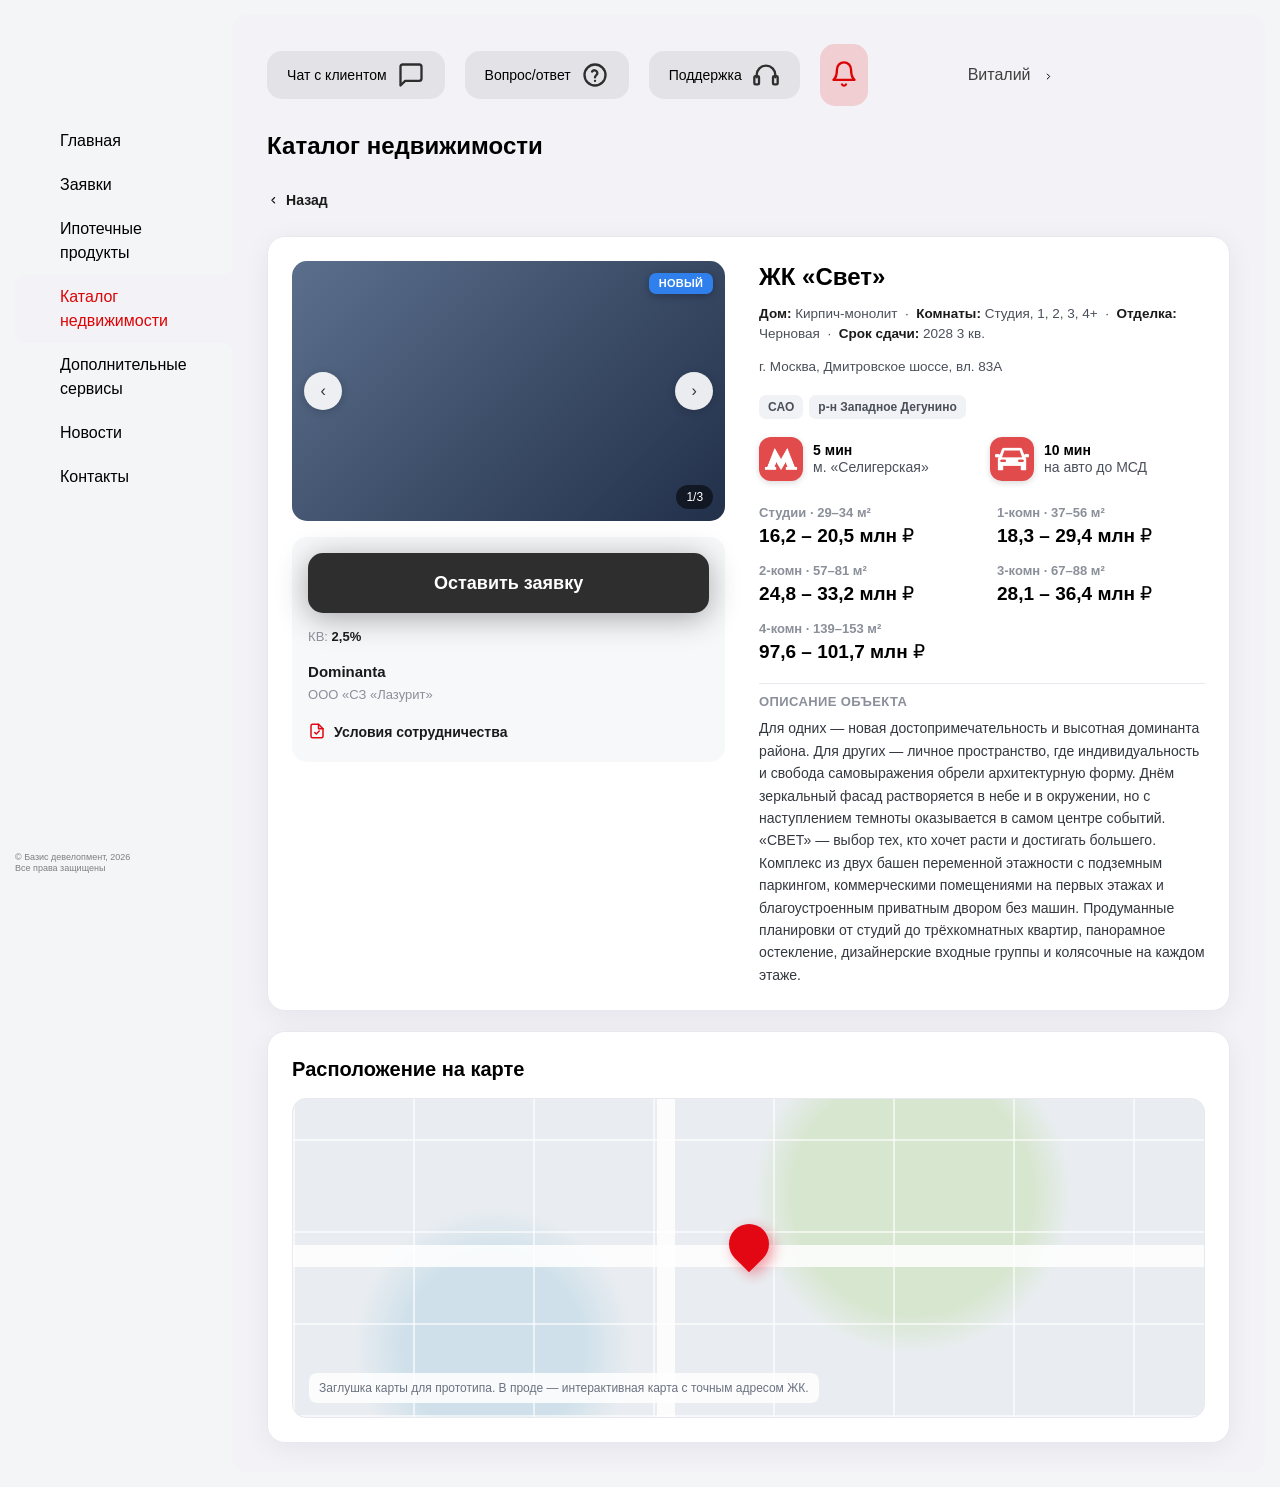
==== object-card.html @ f428f69d "1st" ====
<!DOCTYPE html>
<!-- ПРОТОТИП для программиста. Не боевой код.
     Заглушка страницы отдельного объекта (ЖК). Пока содержит ровно тот же блок карточки,
     что и на странице каталога — просто скопирован без изменений. Экран нужен только чтобы
     показать переход: клик по карточке в каталоге открывает страницу объекта. Как должна
     выглядеть сама страница объекта (не карточка внутри неё) — отдельная задача, не эта. -->
<html lang="ru" class="group/doc group/aside">
<head>
<meta charset="UTF-8">
<meta name="viewport" content="width=device-width, initial-scale=1.0">
<title>Прототип — страница ЖК (заглушка)</title>

<link href="./assets/ui.design-tokens.css" rel="stylesheet">
<link href="./assets/main.css" rel="stylesheet">
<link href="./assets/app.bundle.min.css" rel="stylesheet">
<link href="./assets/popup.css" rel="stylesheet">

<style>
/* ===== Только прототип. В проде — вынести в общий CSS / Tailwind ===== */
:root{ --pt-accent:#e30613; --pt-accent-2:#e14b4b; --pt-ink:#1a1a1a; --pt-muted:#8a8f99; --pt-line:#e7e9ee; --pt-bg:#f4f5f7; }

body{ background:#f4f5f7; font-family:"Montserrat",-apple-system,"Segoe UI",Roboto,Arial,sans-serif; }

/* --- Фолбэк иконок: в сохранённой странице нет файла шрифта assets/fonts/icons.*,
       поэтому для прототипа подменяем нужные глифы инлайновыми SVG-масками --- */
[class*="svg_icon-"]::before{ content:"" !important; }
[class*="svg_icon-"]{ display:inline-block; }
.svg_icon-search::before,.svg_icon-chevron::before,.svg_icon-menu::before,.svg_icon-pin::before,
.svg_icon-sort::before,.svg_icon-erase::before,.svg_icon-conditions::before,.svg_icon-notification::before,
.svg_icon-support::before,.svg_icon-supchat::before,.svg_icon-question-circle::before{
  content:"" !important; display:inline-block; width:1em; height:1em; vertical-align:-.125em;
  background-color:currentColor; -webkit-mask:var(--ic) center/contain no-repeat; mask:var(--ic) center/contain no-repeat; }
.svg_icon-search{ --ic:url('data:image/svg+xml;utf8,<svg xmlns="http://www.w3.org/2000/svg" viewBox="0 0 24 24" fill="none" stroke="black" stroke-width="2" stroke-linecap="round"><circle cx="11" cy="11" r="7"/><path d="M21 21l-4.3-4.3"/></svg>'); }
.svg_icon-chevron{ --ic:url('data:image/svg+xml;utf8,<svg xmlns="http://www.w3.org/2000/svg" viewBox="0 0 24 24" fill="none" stroke="black" stroke-width="2.4" stroke-linecap="round" stroke-linejoin="round"><path d="M6 9l6 6 6-6"/></svg>'); }
.svg_icon-menu{ --ic:url('data:image/svg+xml;utf8,<svg xmlns="http://www.w3.org/2000/svg" viewBox="0 0 24 24" fill="none" stroke="black" stroke-width="2" stroke-linecap="round"><path d="M4 6h16M4 12h16M4 18h16"/></svg>'); }
.svg_icon-pin{ --ic:url('data:image/svg+xml;utf8,<svg xmlns="http://www.w3.org/2000/svg" viewBox="0 0 24 24" fill="black"><path d="M12 2a7 7 0 0 0-7 7c0 5 7 13 7 13s7-8 7-13a7 7 0 0 0-7-7zm0 9.5A2.5 2.5 0 1 1 12 6a2.5 2.5 0 0 1 0 5.5z"/></svg>'); }
.svg_icon-sort{ --ic:url('data:image/svg+xml;utf8,<svg xmlns="http://www.w3.org/2000/svg" viewBox="0 0 24 24" fill="none" stroke="black" stroke-width="2" stroke-linecap="round" stroke-linejoin="round"><path d="M7 4v16M7 4L3 8M7 4l4 4M17 20V4M17 20l-4-4M17 20l4-4"/></svg>'); }
.svg_icon-erase{ --ic:url('data:image/svg+xml;utf8,<svg xmlns="http://www.w3.org/2000/svg" viewBox="0 0 24 24" fill="none" stroke="black" stroke-width="2" stroke-linecap="round" stroke-linejoin="round"><path d="M20 20H7L3 16a2 2 0 0 1 0-3l9-9 8 8-7 7"/><path d="M12 5l7 7"/></svg>'); }
.svg_icon-conditions{ --ic:url('data:image/svg+xml;utf8,<svg xmlns="http://www.w3.org/2000/svg" viewBox="0 0 24 24" fill="none" stroke="black" stroke-width="2" stroke-linecap="round" stroke-linejoin="round"><path d="M14 3H6a2 2 0 0 0-2 2v14a2 2 0 0 0 2 2h12a2 2 0 0 0 2-2V9z"/><path d="M14 3v6h6M9 14l2 2 4-4"/></svg>'); }
.svg_icon-notification{ --ic:url('data:image/svg+xml;utf8,<svg xmlns="http://www.w3.org/2000/svg" viewBox="0 0 24 24" fill="none" stroke="black" stroke-width="2" stroke-linecap="round" stroke-linejoin="round"><path d="M18 8a6 6 0 0 0-12 0c0 7-3 9-3 9h18s-3-2-3-9M13.7 21a2 2 0 0 1-3.4 0"/></svg>'); }
.svg_icon-support{ --ic:url('data:image/svg+xml;utf8,<svg xmlns="http://www.w3.org/2000/svg" viewBox="0 0 24 24" fill="none" stroke="black" stroke-width="2" stroke-linecap="round" stroke-linejoin="round"><path d="M4 14v-2a8 8 0 0 1 16 0v2"/><rect x="2" y="13" width="4" height="7" rx="1"/><rect x="18" y="13" width="4" height="7" rx="1"/></svg>'); }
.svg_icon-supchat{ --ic:url('data:image/svg+xml;utf8,<svg xmlns="http://www.w3.org/2000/svg" viewBox="0 0 24 24" fill="none" stroke="black" stroke-width="2" stroke-linecap="round" stroke-linejoin="round"><path d="M21 15a2 2 0 0 1-2 2H7l-4 4V5a2 2 0 0 1 2-2h14a2 2 0 0 1 2 2z"/></svg>'); }
.svg_icon-question-circle{ --ic:url('data:image/svg+xml;utf8,<svg xmlns="http://www.w3.org/2000/svg" viewBox="0 0 24 24" fill="none" stroke="black" stroke-width="2" stroke-linecap="round" stroke-linejoin="round"><circle cx="12" cy="12" r="9"/><path d="M9.5 9a2.5 2.5 0 0 1 4.5 1.5c0 1.5-2 2-2 3.5M12 17h.01"/></svg>'); }

.pt-back{ display:inline-flex; align-items:center; gap:8px; font-size:14px; font-weight:600;
  color:var(--pt-ink); text-decoration:none; }
.pt-back:hover{ color:var(--pt-accent); }
.pt-back i{ font-size:11px; transform:rotate(90deg); }

/* --- Карточка ЖК (та же вёрстка, что и в каталоге) --- */
.pt-card{ display:flex; gap:34px; background:#fff; border-radius:18px; padding:24px;
  border:1px solid var(--pt-line); box-shadow:0 6px 28px rgba(20,23,28,.06); }
.pt-card__media{ width:433px; flex:0 0 433px; display:flex; flex-direction:column; gap:16px; }
.pt-card__body{ flex:1 1 auto; min-width:0; display:flex; flex-direction:column; gap:12px; }

.pt-slider{ position:relative; height:260px; border-radius:15px; overflow:hidden; background:#dfe3ea; }
.pt-slider__img{ position:absolute; inset:0; background-size:cover; background-position:center; }

.pt-badges{ position:absolute; top:12px; right:12px; z-index:3; display:flex; flex-direction:column;
  align-items:flex-end; gap:6px; pointer-events:none; }
.pt-badge{ font-size:11px; font-weight:700; line-height:1; letter-spacing:.02em; text-transform:uppercase;
  color:#fff; padding:5px 10px; border-radius:7px; box-shadow:0 2px 8px rgba(0,0,0,.28); }
.pt-badge--new{ background:#2f80ed; }
.pt-badge--sale{ background:#f5820a; }

.pt-slider__nav{ position:absolute; top:50%; transform:translateY(-50%); width:38px; height:38px; border-radius:50%;
  border:0; background:rgba(255,255,255,.9); cursor:pointer; font-size:16px; color:#333; box-shadow:0 2px 8px rgba(0,0,0,.18); }
.pt-slider__nav--prev{ left:12px; } .pt-slider__nav--next{ right:12px; }
.pt-slider__count{ position:absolute; right:12px; bottom:12px; background:rgba(0,0,0,.55); color:#fff;
  font-size:12px; border-radius:20px; padding:3px 10px; }
.pt-slider__img{ cursor:zoom-in; }

/* --- Лайтбокс: увеличенный просмотр фото слайдера (только на этой странице, в ТЗ не выносится) --- */
.pt-lightbox{ position:fixed; inset:0; background:rgba(10,12,16,.92); z-index:200; display:none;
  align-items:center; justify-content:center; }
.pt-lightbox.is-open{ display:flex; }
.pt-lightbox__img{ width:min(90vw,1100px); height:min(80vh,720px); background-size:cover;
  background-position:center; border-radius:14px; }
.pt-lightbox__close{ position:absolute; top:20px; right:24px; width:44px; height:44px; border-radius:50%;
  border:0; background:rgba(255,255,255,.14); color:#fff; font-size:22px; line-height:1; cursor:pointer; }
.pt-lightbox__close:hover{ background:rgba(255,255,255,.24); }
.pt-lightbox__nav{ position:absolute; top:50%; transform:translateY(-50%); width:52px; height:52px;
  border-radius:50%; border:0; background:rgba(255,255,255,.14); color:#fff; font-size:24px; cursor:pointer; }
.pt-lightbox__nav:hover{ background:rgba(255,255,255,.24); }
.pt-lightbox__nav--prev{ left:20px; } .pt-lightbox__nav--next{ right:20px; }
.pt-lightbox__count{ position:absolute; bottom:24px; left:50%; transform:translateX(-50%); color:#fff;
  font-size:13px; background:rgba(255,255,255,.14); padding:4px 12px; border-radius:20px; }

.pt-card__actions{ display:flex; flex-direction:column; gap:14px; padding:16px; background:#f7f8fa; border-radius:15px; }
.pt-card__actions .btn{ width:100%; }
/* Группа компаний + юрлицо-застройщик — без подписей, просто два значения друг под другом */
.pt-org{ font-size:15px; color:var(--pt-ink); font-weight:600; }
.pt-org span{ display:block; font-size:13px; color:var(--pt-muted); font-weight:400; margin-top:2px; }

.pt-kv{ font-size:13px; color:var(--pt-muted); }
.pt-kv b{ color:var(--pt-ink); font-weight:700; }
.pt-cond{ display:inline-flex; align-items:center; gap:8px; border:0; background:transparent; cursor:pointer;
  color:var(--pt-ink); font-weight:600; font-size:14px; padding:0; }
.pt-cond i{ color:var(--pt-accent); font-size:18px; }

.pt-card__body h3{ font-size:24px; font-weight:700; margin:0; }
.pt-tags{ font-size:13.5px; color:#4a4f59; }
.pt-tags b{ color:var(--pt-ink); font-weight:600; }
.pt-addr{ font-size:13.5px; color:#4a4f59; }
.pt-locchips{ display:flex; flex-wrap:wrap; gap:6px; margin-top:6px; }
.pt-locchip{ font-size:12px; font-weight:600; color:#4a4f59; background:#f1f2f5; border-radius:7px; padding:3px 9px; }

.pt-adv{ display:grid; grid-template-columns:repeat(auto-fit,minmax(150px,1fr)); gap:16px; margin:6px 0; }
.pt-adv__item{ display:flex; align-items:center; gap:10px; }
.pt-adv__ic{ width:44px; height:44px; flex-shrink:0; background:var(--pt-accent-2); border-radius:12px;
  display:flex; align-items:center; justify-content:center; box-shadow:0 2px 6px rgba(0,0,0,.15); }
.pt-adv__ic img{ width:78%; height:78%; object-fit:contain; }
.pt-adv__txt{ font-size:14px; font-weight:600; line-height:1.2; }
.pt-adv__txt span{ font-weight:400; color:#4a4f59; }

.pt-plans{ display:grid; grid-template-columns:repeat(2,1fr); gap:10px 30px; margin:4px 0; }
.pt-plans__row{ display:flex; flex-direction:column; }
.pt-plans__row .s{ font-size:13px; color:var(--pt-muted); font-weight:600; }
.pt-plans__row .p{ font-size:19px; font-weight:600; }

.pt-desc{ margin-top:auto; padding-top:8px; border-top:1px solid var(--pt-line); }
.pt-desc__h{ font-size:13px; font-weight:700; text-transform:uppercase; letter-spacing:.03em; color:var(--pt-muted);
  margin-bottom:6px; }
.pt-desc__text{ font-size:14px; line-height:1.6; color:#33373f; }
.pt-desc.is-clamped .pt-desc__text{ display:-webkit-box; -webkit-line-clamp:4; -webkit-box-orient:vertical; overflow:hidden; }
.pt-desc__toggle{ margin-top:6px; display:inline-block; color:var(--pt-accent); text-decoration:underline;
  background:0; border:0; padding:0; cursor:pointer; font-size:14px; }

/* --- модалка-заглушка --- */
.pt-modal{ position:fixed; inset:0; background:rgba(15,18,22,.55); display:none; align-items:center;
  justify-content:center; z-index:1000; padding:20px; }
.pt-modal.is-open{ display:flex; }
.pt-modal__box{ background:#fff; border-radius:18px; max-width:440px; width:100%; padding:28px; position:relative; }
.pt-modal__box h3{ font-size:20px; font-weight:700; margin:0 0 10px; }
.pt-modal__box p{ font-size:14px; line-height:1.6; color:#4a4f59; }
.pt-modal__close{ position:absolute; right:14px; top:14px; width:32px; height:32px; border-radius:50%; border:0;
  background:#f0f1f4; cursor:pointer; font-size:16px; }

@media (max-width:1100px){
  .pt-card{ flex-direction:column; }
  .pt-card__media{ width:100%; flex-basis:auto; }
}

/* --- Карта расположения ЖК, внизу карточки объекта (только эта страница, в ТЗ не выносится) --- */
.pt-obj-map{ margin-top:20px; background:#fff; border-radius:18px; padding:24px;
  border:1px solid var(--pt-line); box-shadow:0 6px 28px rgba(20,23,28,.06); }
.pt-obj-map__title{ font-size:20px; font-weight:700; margin:0 0 16px; }
.pt-obj-map .pt-map{ position:relative; height:320px; border-radius:14px; overflow:hidden;
  border:1px solid var(--pt-line); background:#e9edf1;
  background-image:
    repeating-linear-gradient(0deg,   rgba(255,255,255,.6) 0 2px, transparent 2px 92px),
    repeating-linear-gradient(90deg,  rgba(255,255,255,.6) 0 2px, transparent 2px 120px),
    radial-gradient(circle at 68% 30%, #d7e6cf 0 120px, transparent 160px),
    radial-gradient(circle at 22% 78%, #cfe0ea 0 90px, transparent 140px); }
.pt-obj-map .pt-map__road{ position:absolute; background:#fff; opacity:.85; }
.pt-obj-map .pt-map__pin{ position:absolute; left:50%; top:52%; transform:translate(-50%,-100%); z-index:2; }
.pt-obj-map .pt-map__pin .dot{ display:block; width:40px; height:40px; border-radius:50% 50% 50% 0;
  background:var(--pt-accent); transform:rotate(-45deg); box-shadow:0 6px 14px rgba(227,6,19,.4); }
.pt-obj-map .pt-map__hint{ position:absolute; left:16px; bottom:14px; font-size:12px; color:#6b7280;
  background:rgba(255,255,255,.85); border-radius:8px; padding:6px 10px; }
</style>
</head>

<body class="scroll-smooth">
<div class="wrapper">
<main class="flex min-h-screen self-stretch">

  <!-- ==================== ЛЕВЫЙ БЛОК (сайдбар-меню) ==================== -->
  <aside class="h-screen relative w-[345px] flex-[345px] flex-shrink-0 flex-grow duration-100 max-lg:flex-[235px] max-lg:w-[235px] max-md:hidden">
    <div class="flex fixed w-[345px] h-full pt-[25px] pb-[25px] pl-[50px] flex-col gap-5 justify-between max-lg:w-[235px] max-lg:pl-[15px]">
      <a href="#"><span class="block w-full h-[64px] bg-no-repeat bg-contain mb-2.5" style="background-image:url('/upload/img/logo.svg');"></span></a>
      <nav class="mb-auto">
        <ul class="flex flex-col *:font-medium">
          <li class="px-[25px] py-[10px] rounded-l-[10px] flex items-center gap-5 group/item"><i class="svg_icon-home text-2xl text-secondary"></i><span class="text-[16px]">Главная</span></li>
          <li class="px-[25px] py-[10px] rounded-l-[10px] flex items-center gap-5 group/item"><i class="svg_icon-applications text-2xl text-secondary"></i><span class="text-[16px]">Заявки</span></li>
          <li class="px-[25px] py-[10px] rounded-l-[10px] flex items-center gap-5 group/item"><i class="svg_icon-products text-2xl text-secondary"></i><span class="text-[16px]">Ипотечные продукты</span></li>
          <li class="px-[25px] py-[10px] rounded-l-[10px] flex items-center gap-5 group/item active"><i class="svg_icon-estate text-2xl text-warning"></i><span class="text-[16px] text-warning">Каталог недвижимости</span></li>
          <li class="px-[25px] py-[10px] rounded-l-[10px] flex items-center gap-5 group/item"><i class="svg_icon-services text-2xl text-secondary"></i><span class="text-[16px]">Дополнительные сервисы</span></li>
          <li class="px-[25px] py-[10px] rounded-l-[10px] flex items-center gap-5 group/item"><i class="svg_icon-news text-2xl text-secondary"></i><span class="text-[16px]">Новости</span></li>
          <li class="px-[25px] py-[10px] rounded-l-[10px] flex items-center gap-5 group/item"><i class="svg_icon-point text-2xl text-secondary"></i><span class="text-[16px]">Контакты</span></li>
        </ul>
      </nav>
      <div class="flex flex-col gap-1 text-secondary">
        <p class="text-2">© Базис девелопмент, 2026<br>Все права защищены</p>
      </div>
    </div>
  </aside>

  <section class="section relative my-[15px] mr-[15px] flex h-auto w-full flex-auto flex-col gap-[25px] overflow-x-hidden rounded-[15px] bg-base px-[35px] py-[29px] max-md:m-0 max-md:rounded-none max-md:px-[15px]">

    <!-- ==================== ХЭДЕР (как на каталоге) ==================== -->
    <div class="flex w-full justify-between gap-6 max-lg:flex-col-reverse">
      <div class="flex-1 text-4xl font-bold leading-10 max-lg:text-2xl flex items-center">Каталог недвижимости</div>
      <div class="flex items-center gap-5 max-lg:flex-wrap">
        <a href="#" class="header__btn relative flex items-center justify-center gap-2.5 rounded-[15px] bg-grey11 p-5 py-[10px] max-lg:text-sm"><span>Чат с клиентом</span><i class="svg_icon-supchat text-[28px] text-primary"></i></a>
        <a href="#" class="header__btn flex items-center justify-center gap-2.5 rounded-[15px] bg-grey11 p-5 py-2.5 max-lg:text-sm"><span>Вопрос/ответ</span><i class="svg_icon-question-circle text-[28px] text-primary"></i></a>
        <a href="#" class="header__btn flex items-center justify-center gap-2.5 rounded-[15px] bg-grey11 p-5 py-[10px] max-lg:text-sm"><span>Поддержка</span><i class="svg_icon-support text-[28px] text-primary"></i></a>
        <button class="header__btn header__btn-pink rounded-[15px] bg-pink-c p-2.5"><i class="svg_icon-notification text-[28px] text-warning"></i></button>
        <div class="flex gap-3 items-center">
          <div class="size-12 rounded-full bg-contain bg-no-repeat" style="background-image:url('/upload/img/avatar/default.svg');"></div>
          <div class="flex gap-3 items-center header__btn px-5 rounded-[15px] h-12"><span class="text-grey8">Виталий</span><i class="svg_icon-chevron w-3 text-[10px] rotate-[-90deg]"></i></div>
        </div>
      </div>
    </div>

    <!-- кнопка «Назад» -->
    <div>
      <a class="pt-back" href="filter.html"><i class="svg_icon-chevron"></i><span>Назад</span></a>
    </div>

    <!-- ==================== ОБЪЕКТ 1: ЖК «Свет» ==================== -->
    <div id="obj-c1">
      <article class="news-item block__big pt-card">
        <div class="pt-card__media">
          <div class="pt-slider" data-slider
               data-images='["linear-gradient(135deg,#5b6f8c,#22304a)","linear-gradient(135deg,#8c6f5b,#4a3722)","linear-gradient(135deg,#5b8c72,#22402f)"]'>
            <div class="pt-slider__img"></div>
            <div class="pt-badges">
              <span class="pt-badge pt-badge--new">Новый</span>
            </div>
            <button class="pt-slider__nav pt-slider__nav--prev" type="button" aria-label="Назад">&#8249;</button>
            <button class="pt-slider__nav pt-slider__nav--next" type="button" aria-label="Вперёд">&#8250;</button>
            <div class="pt-slider__count"><span class="cur">1</span>/<span class="total">3</span></div>
          </div>
          <div class="pt-card__actions">
            <button class="btn btn__primary" type="button" data-popup="#leave_request-popup">Оставить заявку</button>
            <div class="pt-kv">КВ: <b>2,5%</b></div>
            <div class="pt-org">Dominanta<span>ООО «СЗ «Лазурит»</span></div>
            <button class="pt-cond" type="button" data-popup="#conditions-popup"><i class="svg_icon-conditions"></i><span>Условия сотрудничества</span></button>
          </div>
        </div>
        <div class="pt-card__body">
          <h3>ЖК «Свет»</h3>
          <div class="pt-tags">
            <b>Дом:</b> Кирпич-монолит &nbsp;·&nbsp; <b>Комнаты:</b> Студия, 1, 2, 3, 4+ &nbsp;·&nbsp;
            <b>Отделка:</b> Черновая &nbsp;·&nbsp; <b>Срок сдачи:</b> 2028 3 кв.
          </div>
          <div class="pt-addr">г. Москва, Дмитровское шоссе, вл. 83А</div>
            <div class="pt-locchips"><span class="pt-locchip">САО</span><span class="pt-locchip">р-н Западное Дегунино</span></div>
          <div class="pt-adv">
            <div class="pt-adv__item">
              <div class="pt-adv__ic"><img src="./assets/jnozmipddnkqupnlhk8fgsea35c2x9pk.png" alt="Метро"></div>
              <div class="pt-adv__txt">5 мин<br><span>м. «Селигерская»</span></div>
            </div>
            <div class="pt-adv__item">
              <div class="pt-adv__ic"><img src="./assets/c7gduhh9xk40uu76ufbp2iok5o4b3jwy.png" alt="Авто"></div>
              <div class="pt-adv__txt">10 мин<br><span>на авто до МСД</span></div>
            </div>
          </div>
          <div class="pt-plans">
            <div class="pt-plans__row"><span class="s">Студии · 29–34 м²</span><span class="p">16,2 – 20,5 млн ₽</span></div>
            <div class="pt-plans__row"><span class="s">1-комн · 37–56 м²</span><span class="p">18,3 – 29,4 млн ₽</span></div>
            <div class="pt-plans__row"><span class="s">2-комн · 57–81 м²</span><span class="p">24,8 – 33,2 млн ₽</span></div>
            <div class="pt-plans__row"><span class="s">3-комн · 67–88 м²</span><span class="p">28,1 – 36,4 млн ₽</span></div>
            <div class="pt-plans__row"><span class="s">4-комн · 139–153 м²</span><span class="p">97,6 – 101,7 млн ₽</span></div>
          </div>
          <div class="pt-desc" data-desc>
            <div class="pt-desc__h">Описание объекта</div>
            <div class="pt-desc__text">
              Для одних — новая достопримечательность и высотная доминанта района. Для других — личное
              пространство, где индивидуальность и свобода самовыражения обрели архитектурную форму.
              Днём зеркальный фасад растворяется в небе и в окружении, но с наступлением темноты
              оказывается в самом центре событий. «СВЕТ» — выбор тех, кто хочет расти и достигать
              большего. Комплекс из двух башен переменной этажности с подземным паркингом, коммерческими
              помещениями на первых этажах и благоустроенным приватным двором без машин. Продуманные
              планировки от студий до трёхкомнатных квартир, панорамное остекление, дизайнерские
              входные группы и колясочные на каждом этаже.
            </div>
          </div>
        </div>
      </article>

      <div class="pt-obj-map">
        <h3 class="pt-obj-map__title">Расположение на карте</h3>
        <div class="pt-map">
          <div class="pt-map__road" style="left:0; right:0; top:46%; height:22px;"></div>
          <div class="pt-map__road" style="top:0; bottom:0; left:40%; width:18px;"></div>
          <div class="pt-map__pin"><span class="dot"></span></div>
          <div class="pt-map__hint">Заглушка карты для прототипа. В проде — интерактивная карта с точным адресом ЖК.</div>
        </div>
      </div>
    </div>

    <!-- ==================== ОБЪЕКТ 2: ЖК «HideOUT» ==================== -->
    <div id="obj-c2" style="display:none">
      <article class="news-item block__big pt-card">
        <div class="pt-card__media">
          <div class="pt-slider" data-slider
               data-images='["linear-gradient(135deg,#3d4a5c,#1c2530)","linear-gradient(135deg,#6c7a89,#2f3742)","linear-gradient(135deg,#89796c,#42382f)","linear-gradient(135deg,#4a5c53,#232f2a)"]'>
            <div class="pt-slider__img"></div>
            <div class="pt-badges">
              <span class="pt-badge pt-badge--sale">Акция</span>
            </div>
            <button class="pt-slider__nav pt-slider__nav--prev" type="button" aria-label="Назад">&#8249;</button>
            <button class="pt-slider__nav pt-slider__nav--next" type="button" aria-label="Вперёд">&#8250;</button>
            <div class="pt-slider__count"><span class="cur">1</span>/<span class="total">4</span></div>
          </div>
          <div class="pt-card__actions">
            <button class="btn btn__primary" type="button" data-popup="#leave_request-popup">Оставить заявку</button>
            <div class="pt-kv">КВ: <b>2,5%</b></div>
            <div class="pt-org">Dominanta<span>АО «СЗ «ХайдАут»</span></div>
            <button class="pt-cond" type="button" data-popup="#conditions-popup"><i class="svg_icon-conditions"></i><span>Условия сотрудничества</span></button>
          </div>
        </div>
        <div class="pt-card__body">
          <h3>ЖК «HideOUT»</h3>
          <div class="pt-tags">
            <b>Дом:</b> Кирпич-монолит &nbsp;·&nbsp; <b>Комнаты:</b> 1, 2, 3, 4+ &nbsp;·&nbsp;
            <b>Отделка:</b> Черновая &nbsp;·&nbsp; <b>Срок сдачи:</b> 2028 4 кв.
          </div>
          <div class="pt-addr">г. Москва, 4-й Сетуньский проезд, 10Ас2</div>
            <div class="pt-locchips"><span class="pt-locchip">ЗАО</span><span class="pt-locchip">р-н Раменки</span></div>
          <div class="pt-adv">
            <div class="pt-adv__item">
              <div class="pt-adv__ic"><img src="./assets/jnozmipddnkqupnlhk8fgsea35c2x9pk.png" alt="Метро"></div>
              <div class="pt-adv__txt">20 мин<br><span>м. «Парк Победы»</span></div>
            </div>
            <div class="pt-adv__item">
              <div class="pt-adv__ic"><img src="./assets/c7gduhh9xk40uu76ufbp2iok5o4b3jwy.png" alt="Авто"></div>
              <div class="pt-adv__txt">2 мин<br><span>на авто до ТТК</span></div>
            </div>
            <div class="pt-adv__item">
              <div class="pt-adv__ic"><img src="./assets/c7gduhh9xk40uu76ufbp2iok5o4b3jwy.png" alt="Электричка"></div>
              <div class="pt-adv__txt">15 мин<br><span>МЦД «Поклонная» (D4)</span></div>
            </div>
          </div>
          <div class="pt-plans">
            <div class="pt-plans__row"><span class="s">1-комн · 36–61 м²</span><span class="p">33,8 – 52,0 млн ₽</span></div>
            <div class="pt-plans__row"><span class="s">2-комн · 62–83 м²</span><span class="p">49,5 – 65,0 млн ₽</span></div>
            <div class="pt-plans__row"><span class="s">3-комн · 77–184 м²</span><span class="p">58,8 – 181,8 млн ₽</span></div>
            <div class="pt-plans__row"><span class="s">4-комн · 139–153 м²</span><span class="p">97,6 – 101,7 млн ₽</span></div>
          </div>
          <div class="pt-desc" data-desc>
            <div class="pt-desc__h">Описание объекта</div>
            <div class="pt-desc__text">
              Архитектурный проект, в котором превосходство достигается за счёт выверенных форм и чёткой
              геометрии элементов. Две башни — 34 и 49 этажей — развёрнуты так, чтобы из каждой квартиры
              открывались захватывающие дух виды. Важнейшим звеном, соединяющим башни на высоте 60 метров,
              станет мост с Social Hub — приватным пространством для жителей: лаунж-зоны, коворкинг,
              детская комната и сити-фитнес с панорамным остеклением. На стилобате — приватный двор-парк,
              дизайнерское лобби с ресепшен, лаунж с камином и колясочные. Подземный паркинг с лифтом
              до жилых этажей, кладовые, зарядки для электромобилей.
            </div>
          </div>
        </div>
      </article>

      <div class="pt-obj-map">
        <h3 class="pt-obj-map__title">Расположение на карте</h3>
        <div class="pt-map">
          <div class="pt-map__road" style="left:0; right:0; top:46%; height:22px;"></div>
          <div class="pt-map__road" style="top:0; bottom:0; left:40%; width:18px;"></div>
          <div class="pt-map__pin"><span class="dot"></span></div>
          <div class="pt-map__hint">Заглушка карты для прототипа. В проде — интерактивная карта с точным адресом ЖК.</div>
        </div>
      </div>
    </div>

  </section>
</main>
</div>

<!-- лайтбокс для увеличенного просмотра фото (клик по картинке в слайдере) -->
<div class="pt-lightbox" id="ptLightbox">
  <button class="pt-lightbox__close" id="ptLightboxClose" type="button" aria-label="Закрыть">&times;</button>
  <button class="pt-lightbox__nav pt-lightbox__nav--prev" id="ptLightboxPrev" type="button" aria-label="Назад">&#8249;</button>
  <div class="pt-lightbox__img" id="ptLightboxImg"></div>
  <button class="pt-lightbox__nav pt-lightbox__nav--next" id="ptLightboxNext" type="button" aria-label="Вперёд">&#8250;</button>
  <div class="pt-lightbox__count"><span id="ptLightboxCur">1</span>/<span id="ptLightboxTotal">3</span></div>
</div>

<!-- модалка-заглушка для поповеров «Оставить заявку» / «Условия сотрудничества» -->
<div class="pt-modal" id="ptModal">
  <div class="pt-modal__box">
    <button class="pt-modal__close" id="ptModalClose">&times;</button>
    <h3 id="ptModalTitle">Заголовок</h3>
    <p id="ptModalText"></p>
  </div>
</div>

<script>
(function(){
  "use strict";

  /* ---------- какой объект показать (?id=c1|c2) ---------- */
  var id = new URLSearchParams(location.search).get("id") || "c1";
  var NAMES = { c1:"ЖК «Свет»", c2:"ЖК «HideOUT»" };
  document.getElementById("obj-c1").style.display = id === "c2" ? "none" : "";
  document.getElementById("obj-c2").style.display = id === "c2" ? "" : "none";
  document.title = (NAMES[id] || NAMES.c1) + " — прототип страницы объекта";

  /* ---------- слайдер картинок ---------- */
  document.querySelectorAll("[data-slider]").forEach(function(sl){
    var imgs = JSON.parse(sl.dataset.images);
    var img  = sl.querySelector(".pt-slider__img");
    var cur  = sl.querySelector(".cur");
    var i = 0;
    function show(){ img.style.backgroundImage = imgs[i]; cur.textContent = i+1; if (sl._onChange) sl._onChange(); }
    sl.querySelector(".pt-slider__nav--prev").addEventListener("click", function(){ i=(i-1+imgs.length)%imgs.length; show(); });
    sl.querySelector(".pt-slider__nav--next").addEventListener("click", function(){ i=(i+1)%imgs.length; show(); });
    sl._imgs = imgs;
    sl._getIndex = function(){ return i; };
    sl._setIndex = function(n){ i = ((n % imgs.length) + imgs.length) % imgs.length; show(); };
    img.addEventListener("click", function(){ openLightbox(sl); });
    show();
  });

  /* ---------- лайтбокс: увеличенный просмотр фото (клик по картинке слайдера) ---------- */
  var lightbox   = document.getElementById("ptLightbox");
  var lbImg      = document.getElementById("ptLightboxImg");
  var lbCur      = document.getElementById("ptLightboxCur");
  var lbTotal    = document.getElementById("ptLightboxTotal");
  var lbActiveSl = null;
  function renderLightbox(){
    if (!lbActiveSl) return;
    var idx = lbActiveSl._getIndex();
    lbImg.style.backgroundImage = lbActiveSl._imgs[idx];
    lbCur.textContent = idx + 1;
    lbTotal.textContent = lbActiveSl._imgs.length;
  }
  function openLightbox(sl){
    lbActiveSl = sl;
    sl._onChange = renderLightbox;
    renderLightbox();
    lightbox.classList.add("is-open");
  }
  function closeLightbox(){
    lightbox.classList.remove("is-open");
    if (lbActiveSl) lbActiveSl._onChange = null;
    lbActiveSl = null;
  }
  document.getElementById("ptLightboxClose").addEventListener("click", closeLightbox);
  document.getElementById("ptLightboxPrev").addEventListener("click", function(){ if (lbActiveSl) lbActiveSl._setIndex(lbActiveSl._getIndex() - 1); });
  document.getElementById("ptLightboxNext").addEventListener("click", function(){ if (lbActiveSl) lbActiveSl._setIndex(lbActiveSl._getIndex() + 1); });
  lightbox.addEventListener("click", function(e){ if (e.target === lightbox) closeLightbox(); });
  document.addEventListener("keydown", function(e){
    if (!lightbox.classList.contains("is-open")) return;
    if (e.key === "Escape") closeLightbox();
    else if (e.key === "ArrowLeft" && lbActiveSl) lbActiveSl._setIndex(lbActiveSl._getIndex() - 1);
    else if (e.key === "ArrowRight" && lbActiveSl) lbActiveSl._setIndex(lbActiveSl._getIndex() + 1);
  });

  /* ---------- поповеры-заглушки ---------- */
  var modal = document.getElementById("ptModal");
  var mTitle = document.getElementById("ptModalTitle");
  var mText  = document.getElementById("ptModalText");
  document.querySelectorAll("[data-popup]").forEach(function(b){
    b.addEventListener("click", function(){
      if(b.dataset.popup === "#leave_request-popup"){
        mTitle.textContent = "Оставить заявку";
        mText.textContent  = "Прототип. Здесь открывается форма заявки по выбранному ЖК (та же, что и сейчас).";
      } else {
        mTitle.textContent = "Условия сотрудничества";
        mText.textContent  = "Прототип. Здесь открывается документ с условиями сотрудничества по застройщику.";
      }
      modal.classList.add("is-open");
    });
  });
  document.getElementById("ptModalClose").addEventListener("click", function(){ modal.classList.remove("is-open"); });
  modal.addEventListener("click", function(e){ if(e.target===modal) modal.classList.remove("is-open"); });
})();
</script>
</body>
</html>
---- assets/ui.design-tokens.css ----
/**
 * Do not edit directly
 * Generated on Tue, 26 Mar 2024 08:05:46 GMT
 */

:root {
  --ui-text-letter-spacing-auto: auto;
  --ui-text-letter-spacing-neg-3: -0.01em;
  --ui-text-letter-spacing-neg-2: -0.02em;
  --ui-text-letter-spacing-neg-1: -0.03em;
  --ui-text-letter-spacing-3: 0.15em;
  --ui-text-letter-spacing-2: 0.1em;
  --ui-text-letter-spacing-1: 0.025em;
  --ui-text-decoration-style-dashed: dashed;
  --ui-text-decoration-style-wavy: wavy;
  --ui-text-decoration-style-dotted: dotted;
  --ui-text-decoration-style-double: double;
  --ui-text-decoration-style-solid: solid;
  --ui-text-decoration-line-overline: overline;
  --ui-text-decoration-line-line-through: line-through;
  --ui-text-decoration-line-underline: underline;
  --ui-text-transform-lowercase: lowercase;
  --ui-text-transform-uppercase: uppercase;
  --ui-text-transform-capitalize: capitalize;
  --ui-text-transform-none: none;
  --ui-space-inset-8xl: 72px;
  --ui-space-inset-7xl: 64px;
  --ui-space-inset-6xl: 48px;
  --ui-space-inset-5xl: 40px;
  --ui-space-inset-4xl: 36px;
  --ui-space-inset-3xl: 32px;
  --ui-space-inset-2xl: 28px;
  --ui-space-inset-xl2: 26px;
  --ui-space-inset-xl: 24px;
  --ui-space-inset-lg2: 22px;
  --ui-space-inset-lg: 20px;
  --ui-space-inset-md2: 18px;
  --ui-space-inset-md: 16px;
  --ui-space-inset-sm2: 14px;
  --ui-space-inset-sm: 12px;
  --ui-space-inset-xs2: 10px;
  --ui-space-inset-xs: 8px;
  --ui-space-inset-2xs2: 6px;
  --ui-space-inset-2xs: 4px;
  --ui-space-inset-3xs: 2px;
  --ui-space-inset-none: 0;
  --ui-space-inline-8xl-neg: -72px;
  --ui-space-inline-7xl-neg: -64px;
  --ui-space-inline-6xl-neg: -48px;
  --ui-space-inline-5xl-neg: -40px;
  --ui-space-inline-4xl-neg: -36px;
  --ui-space-inline-3xl-neg: -32px;
  --ui-space-inline-2xl-neg: -28px;
  --ui-space-inline-xl2-neg: -26px;
  --ui-space-inline-xl-neg: -24px;
  --ui-space-inline-lg2-neg: -22px;
  --ui-space-inline-lg-neg: -20px;
  --ui-space-inline-md2-neg: -18px;
  --ui-space-inline-md-neg: -16px;
  --ui-space-inline-sm2-neg: -14px;
  --ui-space-inline-sm-neg: -12px;
  --ui-space-inline-xs2-neg: -10px;
  --ui-space-inline-xs-neg: -8px;
  --ui-space-inline-2xs2-neg: -6px;
  --ui-space-inline-2xs-neg: -4px;
  --ui-space-inline-3xs-neg: -2px;
  --ui-space-inline-8xl: 72px;
  --ui-space-inline-7xl: 64px;
  --ui-space-inline-6xl: 48px;
  --ui-space-inline-5xl: 40px;
  --ui-space-inline-4xl: 36px;
  --ui-space-inline-3xl: 32px;
  --ui-space-inline-2xl: 28px;
  --ui-space-inline-xl2: 26px;
  --ui-space-inline-xl: 24px;
  --ui-space-inline-lg2: 22px;
  --ui-space-inline-lg: 20px;
  --ui-space-inline-md2: 18px;
  --ui-space-inline-md: 16px;
  --ui-space-inline-sm2: 14px;
  --ui-space-inline-sm: 12px;
  --ui-space-inline-xs2: 10px;
  --ui-space-inline-xs: 8px;
  --ui-space-inline-2xs2: 6px;
  --ui-space-inline-2xs: 4px;
  --ui-space-inline-3xs: 2px;
  --ui-space-inline-none: 0;
  --ui-space-stack-8xl-neg: -72px;
  --ui-space-stack-7xl-neg: -64px;
  --ui-space-stack-6xl-neg: -48px;
  --ui-space-stack-5xl-neg: -40px;
  --ui-space-stack-4xl-neg: -36px;
  --ui-space-stack-3xl-neg: -32px;
  --ui-space-stack-2xl-neg: -28px;
  --ui-space-stack-xl2-neg: -26px;
  --ui-space-stack-xl-neg: -24px;
  --ui-space-stack-lg2-neg: -22px;
  --ui-space-stack-lg-neg: -20px;
  --ui-space-stack-md2-neg: -18px;
  --ui-space-stack-md-neg: -16px;
  --ui-space-stack-sm2-neg: -14px;
  --ui-space-stack-sm-neg: -12px;
  --ui-space-stack-xs2-neg: -10px;
  --ui-space-stack-xs-neg: -8px;
  --ui-space-stack-2xs2-neg: -6px;
  --ui-space-stack-2xs-neg: -4px;
  --ui-space-stack-3xs-neg: -2px;
  --ui-space-stack-8xl: 72px;
  --ui-space-stack-7xl: 64px;
  --ui-space-stack-6xl: 48px;
  --ui-space-stack-5xl: 40px;
  --ui-space-stack-4xl: 36px;
  --ui-space-stack-3xl: 32px;
  --ui-space-stack-2xl: 28px;
  --ui-space-stack-xl2: 26px;
  --ui-space-stack-xl: 24px;
  --ui-space-stack-lg2: 22px;
  --ui-space-stack-lg: 20px;
  --ui-space-stack-md2: 18px;
  --ui-space-stack-md: 16px;
  --ui-space-stack-sm2: 14px;
  --ui-space-stack-sm: 12px;
  --ui-space-stack-xs2: 10px;
  --ui-space-stack-xs: 8px;
  --ui-space-stack-2xs2: 6px;
  --ui-space-stack-2xs: 4px;
  --ui-space-stack-3xs: 2px;
  --ui-space-stack-none: 0;
  --ui-size-8xl: 72px;
  --ui-size-7xl: 64px;
  --ui-size-6xl: 48px;
  --ui-size-5xl: 40px;
  --ui-size-4xl: 36px;
  --ui-size-3xl: 32px;
  --ui-size-2xl: 28px;
  --ui-size-xl2: 26px;
  --ui-size-xl: 24px;
  --ui-size-lg2: 22px;
  --ui-size-lg: 20px;
  --ui-size-md2: 18px;
  --ui-size-md: 16px;
  --ui-size-sm2: 14px;
  --ui-size-sm: 12px;
  --ui-size-xs2: 10px;
  --ui-size-xs: 8px;
  --ui-size-2xs2: 6px;
  --ui-size-2xs: 4px;
  --ui-size-3xs: 2px;
  --ui-size-none: 0;
  --ui-shadow-left-4xl: -16px 0px 24px 0px rgba(0, 0, 0, 0.11);
  --ui-shadow-left-3xl: -12px 0px 17px 0px rgba(0, 0, 0, 0.1);
  --ui-shadow-left-2xl: -8px 0px 10px 0px rgba(0, 0, 0, 0.1);
  --ui-shadow-left-xl: -6px 0px 10px 0px rgba(0, 0, 0, 0.1);
  --ui-shadow-left-l: -4px 0px 5px 0px rgba(0, 0, 0, 0.08);
  --ui-shadow-left-m: -3px 0px 4px 0px rgba(0, 0, 0, 0.08);
  --ui-shadow-left-s: -2px 0px 4px 0px rgba(0, 0, 0, 0.08);
  --ui-shadow-left-xs: -2px 0px 2px 0px rgba(0, 0, 0, 0.07);
  --ui-shadow-left-2xs: -1px 0px 2px 0px rgba(0, 0, 0, 0.06);
  --ui-shadow-bottom-4xl: 0px 16px 24px 0px rgba(0, 0, 0, 0.11);
  --ui-shadow-bottom-3xl: 0px 12px 17px 0px rgba(0, 0, 0, 0.1);
  --ui-shadow-bottom-2xl: 0px 8px 10px 0px rgba(0, 0, 0, 0.1);
  --ui-shadow-bottom-xl: 0px 6px 10px 0px rgba(0, 0, 0, 0.1);
  --ui-shadow-bottom-l: 0px 4px 5px 0px rgba(0, 0, 0, 0.08);
  --ui-shadow-bottom-m: 0px 3px 4px 0px rgba(0, 0, 0, 0.08);
  --ui-shadow-bottom-s: 0px 2px 4px 0px rgba(0, 0, 0, 0.08);
  --ui-shadow-bottom-xs: 0px 2px 2px 0px rgba(0, 0, 0, 0.07);
  --ui-shadow-bottom-2xs: 0px 1px 2px 0px rgba(0, 0, 0, 0.06);
  --ui-shadow-right-4xl: 16px 0px 24px 0px rgba(0, 0, 0, 0.11);
  --ui-shadow-right-3xl: 12px 0px 17px 0px rgba(0, 0, 0, 0.1);
  --ui-shadow-right-2xl: 8px 0px 10px 0px rgba(0, 0, 0, 0.1);
  --ui-shadow-right-xl: 6px 0px 10px 0px rgba(0, 0, 0, 0.1);
  --ui-shadow-right-l: 4px 0px 5px 0px rgba(0, 0, 0, 0.08);
  --ui-shadow-right-m: 3px 0px 4px 0px rgba(0, 0, 0, 0.08);
  --ui-shadow-right-s: 2px 0px 4px 0px rgba(0, 0, 0, 0.08);
  --ui-shadow-right-xs: 2px 0px 2px 0px rgba(0, 0, 0, 0.07);
  --ui-shadow-right-2xs: 1px 0px 2px 0px rgba(0, 0, 0, 0.06);
  --ui-shadow-top-4xl: 0px -16px 24px 0px rgba(0, 0, 0, 0.11);
  --ui-shadow-top-3xl: 0px -12px 17px 0px rgba(0, 0, 0, 0.1);
  --ui-shadow-top-2xl: 0px -8px 10px 0px rgba(0, 0, 0, 0.1);
  --ui-shadow-top-xl: 0px -6px 10px 0px rgba(0, 0, 0, 0.1);
  --ui-shadow-top-l: 0px -4px 5px 0px rgba(0, 0, 0, 0.08);
  --ui-shadow-top-m: 0px -3px 4px 0px rgba(0, 0, 0, 0.08);
  --ui-shadow-top-s: 0px -2px 4px 0px rgba(0, 0, 0, 0.08);
  --ui-shadow-top-xs: 0px -2px 2px 0px rgba(0, 0, 0, 0.07);
  --ui-shadow-top-2xs: 0px -1px 2px 0px rgba(0, 0, 0, 0.06);
  --ui-opacity-none: 0;
  --ui-opacity-full: 1;
  --ui-opacity-90: 0.9;
  --ui-opacity-80: 0.8;
  --ui-opacity-70: 0.7;
  --ui-opacity-60: 0.6;
  --ui-opacity-50: 0.5;
  --ui-opacity-40: 0.4;
  --ui-opacity-30: 0.3;
  --ui-opacity-20: 0.2;
  --ui-opacity-10: 0.1;
  --ui-opacity-5: 0.05;
  --ui-font-line-height-3xl: 2;
  --ui-font-line-height-2xl: 1.75;
  --ui-font-line-height-xl: 1.62;
  --ui-font-line-height-lg: 1.5;
  --ui-font-line-height-md: 1.4;
  --ui-font-line-height-sm: 1.35;
  --ui-font-line-height-2xs: 1.3;
  --ui-font-line-height-3xs: 1.2;
  --ui-font-line-height-reset: 1;
  --ui-font-size-5xl: 28px;
  --ui-font-size-4xl: 24px;
  --ui-font-size-3xl: 22px;
  --ui-font-size-2xl: 18px;
  --ui-font-size-xl: 16px;
  --ui-font-size-lg: 15px;
  --ui-font-size-md: 14px;
  --ui-font-size-sm: 13px;
  --ui-font-size-xs: 12px;
  --ui-font-size-3xs: 11px;
  --ui-font-size-4xs: 10px;
  --ui-font-size-5xs: 9px;
  --ui-font-size-6xs: 8px;
  --ui-font-size-7xs: 7px;
  --ui-font-weight-extra-black: 950;
  --ui-font-weight-black: 900;
  --ui-font-weight-extra-bold: 800;
  --ui-font-weight-bold: 700;
  --ui-font-weight-semi-bold: 600;
  --ui-font-weight-medium: 500;
  --ui-font-weight-normal: 400;
  --ui-font-weight-regular: 400;
  --ui-font-weight-light: 300;
  --ui-font-weight-extra-light: 200;
  --ui-font-weight-thin: 100;
  --ui-font-family-helvetica: "Helvetica Neue", Helvetica, Arial, sans-serif;
  --ui-font-family-system-mono: ui-monospace, SFMono-Regular, "SF Mono", Consolas, "Liberation Mono", Menlo, monospace;
  --ui-font-family-system: system-ui, -apple-system, BlinkMacSystemFont, "Segoe UI", Roboto, Ubuntu, "Helvetica Neue", Arial, sans-serif, 'Apple Color Emoji', 'Segoe UI Emoji', 'Segoe UI Symbol';
  --ui-color-palette-beige-base: #fdfae1;
  --ui-color-palette-beige-base-rgb: 253, 250, 225;
  --ui-color-palette-gray-02: #f8fafb;
  --ui-color-palette-gray-02-rgb: 248, 250, 251;
  --ui-color-palette-gray-03: #f5f7f8;
  --ui-color-palette-gray-03-rgb: 245, 247, 248;
  --ui-color-palette-gray-04: #f1f4f6;
  --ui-color-palette-gray-04-rgb: 241, 244, 246;
  --ui-color-palette-gray-05: #eef2f4;
  --ui-color-palette-gray-05-rgb: 238, 242, 244;
  --ui-color-palette-gray-90: #525c69;
  --ui-color-palette-gray-90-rgb: 82, 92, 105;
  --ui-color-palette-gray-80: #6a737f;
  --ui-color-palette-gray-80-rgb: 106, 115, 127;
  --ui-color-palette-gray-70: #828b95;
  --ui-color-palette-gray-70-rgb: 130, 139, 149;
  --ui-color-palette-gray-60: #959ca4;
  --ui-color-palette-gray-60-rgb: 149, 156, 164;
  --ui-color-palette-gray-50: #a8adb4;
  --ui-color-palette-gray-50-rgb: 168, 173, 180;
  --ui-color-palette-gray-40: #bdc1c6;
  --ui-color-palette-gray-40-rgb: 189, 193, 198;
  --ui-color-palette-gray-35: #c9ccd0;
  --ui-color-palette-gray-35-rgb: 201, 204, 208;
  --ui-color-palette-gray-30: #d5d7db;
  --ui-color-palette-gray-30-rgb: 213, 215, 219;
  --ui-color-palette-gray-20: #dfe0e3;
  --ui-color-palette-gray-20-rgb: 223, 224, 227;
  --ui-color-palette-gray-15: #e6e7e9;
  --ui-color-palette-gray-15-rgb: 230, 231, 233;
  --ui-color-palette-gray-10: #edeef0;
  --ui-color-palette-gray-10-rgb: 237, 238, 240;
  --ui-color-palette-red-solid: #f0371b;
  --ui-color-palette-red-solid-rgb: 240, 55, 27;
  --ui-color-palette-red-95: #800602;
  --ui-color-palette-red-95-rgb: 128, 6, 2;
  --ui-color-palette-red-90: #9a0703;
  --ui-color-palette-red-90-rgb: 154, 7, 3;
  --ui-color-palette-red-80: #c21b16;
  --ui-color-palette-red-80-rgb: 194, 27, 22;
  --ui-color-palette-red-70: #e92f2a;
  --ui-color-palette-red-70-rgb: 233, 47, 42;
  --ui-color-palette-red-60: #f4433e;
  --ui-color-palette-red-60-rgb: 244, 67, 62;
  --ui-color-palette-red-50: #ff5752;
  --ui-color-palette-red-50-rgb: 255, 87, 82;
  --ui-color-palette-red-45: #ff7c78;
  --ui-color-palette-red-45-rgb: 255, 124, 120;
  --ui-color-palette-red-40: #ff9a97;
  --ui-color-palette-red-40-rgb: 255, 154, 151;
  --ui-color-palette-red-30: #ffcdcc;
  --ui-color-palette-red-30-rgb: 255, 205, 204;
  --ui-color-palette-red-25: #ffdcdb;
  --ui-color-palette-red-25-rgb: 255, 220, 219;
  --ui-color-palette-red-20: #ffe8e8;
  --ui-color-palette-red-20-rgb: 255, 232, 232;
  --ui-color-palette-red-15: #fff0f0;
  --ui-color-palette-red-15-rgb: 255, 240, 240;
  --ui-color-palette-red-10: #fff8f8;
  --ui-color-palette-red-10-rgb: 255, 248, 248;
  --ui-color-palette-orange-95: #614000;
  --ui-color-palette-orange-95-rgb: 97, 64, 0;
  --ui-color-palette-orange-90: #7a5100;
  --ui-color-palette-orange-90-rgb: 122, 81, 0;
  --ui-color-palette-orange-80: #9f6a00;
  --ui-color-palette-orange-80-rgb: 159, 106, 0;
  --ui-color-palette-orange-70: #c48300;
  --ui-color-palette-orange-70-rgb: 196, 131, 0;
  --ui-color-palette-orange-60: #e89b06;
  --ui-color-palette-orange-60-rgb: 232, 155, 6;
  --ui-color-palette-orange-50: #ffa900;
  --ui-color-palette-orange-50-rgb: 255, 169, 0;
  --ui-color-palette-orange-40: #ffc34d;
  --ui-color-palette-orange-40-rgb: 255, 195, 77;
  --ui-color-palette-orange-30: #ffe1a6;
  --ui-color-palette-orange-30-rgb: 255, 225, 166;
  --ui-color-palette-orange-25: #ffe9be;
  --ui-color-palette-orange-25-rgb: 255, 233, 190;
  --ui-color-palette-orange-20: #fff1d6;
  --ui-color-palette-orange-20-rgb: 255, 241, 214;
  --ui-color-palette-orange-15: #fff5e3;
  --ui-color-palette-orange-15-rgb: 255, 245, 227;
  --ui-color-palette-orange-10: #fffaf0;
  --ui-color-palette-orange-10-rgb: 255, 250, 240;
  --ui-color-palette-green-95: #3d4f00;
  --ui-color-palette-green-95-rgb: 61, 79, 0;
  --ui-color-palette-green-90: #506900;
  --ui-color-palette-green-90-rgb: 80, 105, 0;
  --ui-color-palette-green-80: #688800;
  --ui-color-palette-green-80-rgb: 104, 136, 0;
  --ui-color-palette-green-70: #7fa800;
  --ui-color-palette-green-70-rgb: 127, 168, 0;
  --ui-color-palette-green-60: #8dbb00;
  --ui-color-palette-green-60-rgb: 141, 187, 0;
  --ui-color-palette-green-55: #95c500;
  --ui-color-palette-green-55-rgb: 149, 197, 0;
  --ui-color-palette-green-50: #9dcf00;
  --ui-color-palette-green-50-rgb: 157, 207, 0;
  --ui-color-palette-green-40: #bbde4d;
  --ui-color-palette-green-40-rgb: 187, 222, 77;
  --ui-color-palette-green-35: #cfe780;
  --ui-color-palette-green-35-rgb: 207, 231, 128;
  --ui-color-palette-green-30: #e2f1b3;
  --ui-color-palette-green-30-rgb: 226, 241, 179;
  --ui-color-palette-green-25: #faf6c3;
  --ui-color-palette-green-25-rgb: 250, 246, 195;
  --ui-color-palette-green-20: #f1fbd0;
  --ui-color-palette-green-20-rgb: 241, 251, 208;
  --ui-color-palette-green-15: #f5fcde;
  --ui-color-palette-green-15-rgb: 245, 252, 222;
  --ui-color-palette-green-10: #fafded;
  --ui-color-palette-green-10-rgb: 250, 253, 237;
  --ui-color-palette-blue-95: #004f69;
  --ui-color-palette-blue-95-rgb: 0, 79, 105;
  --ui-color-palette-blue-90: #006484;
  --ui-color-palette-blue-90-rgb: 0, 100, 132;
  --ui-color-palette-blue-80: #00789e;
  --ui-color-palette-blue-80-rgb: 0, 120, 158;
  --ui-color-palette-blue-70: #008dba;
  --ui-color-palette-blue-70-rgb: 0, 141, 186;
  --ui-color-palette-blue-60: #11a9d9;
  --ui-color-palette-blue-60-rgb: 17, 169, 217;
  --ui-color-palette-blue-50: #2fc6f6;
  --ui-color-palette-blue-50-rgb: 47, 198, 246;
  --ui-color-palette-blue-40: #7fdefc;
  --ui-color-palette-blue-40-rgb: 127, 222, 252;
  --ui-color-palette-blue-30: #c3f0ff;
  --ui-color-palette-blue-30-rgb: 195, 240, 255;
  --ui-color-palette-blue-25: #d3f4ff;
  --ui-color-palette-blue-25-rgb: 211, 244, 255;
  --ui-color-palette-blue-20: #e5f9ff;
  --ui-color-palette-blue-20-rgb: 229, 249, 255;
  --ui-color-palette-blue-15: #ecfafe;
  --ui-color-palette-blue-15-rgb: 236, 250, 254;
  --ui-color-palette-blue-10: #f4fcfe;
  --ui-color-palette-blue-10-rgb: 244, 252, 254;
  --ui-color-palette-white-base: #ffffff;
  --ui-color-palette-white-base-rgb: 255, 255, 255;
  --ui-color-palette-black-base: #333333;
  --ui-color-palette-black-base-rgb: 51, 51, 51;
  --ui-color-palette-black-solid: #000000;
  --ui-color-palette-black-solid-rgb: 0, 0, 0;
  --ui-color-overlay-base: rgba(255, 255, 255, 0.5);
  --ui-color-accent-yellow: #fef3b8;
  --ui-color-accent-yellow-rgb: 254, 243, 184;
  --ui-color-accent-purple: #a77bde;
  --ui-color-accent-purple-rgb: 167, 123, 222;
  --ui-color-accent-turquoise: #05b5ab;
  --ui-color-accent-turquoise-rgb: 5, 181, 171;
  --ui-color-accent-green: #29ad49;
  --ui-color-accent-green-rgb: 41, 173, 73;
  --ui-color-accent-brown: #ae914b;
  --ui-color-accent-brown-rgb: 174, 145, 75;
  --ui-color-accent-pink: #fb6dba;
  --ui-color-accent-pink-rgb: 251, 109, 186;
  --ui-color-accent-aqua: #55d0e0;
  --ui-color-accent-aqua-rgb: 85, 208, 224;
  --ui-color-accent-light-blue: #559be6;
  --ui-color-accent-light-blue-rgb: 85, 155, 230;
  --ui-color-tag-9: #e2e3e5;
  --ui-color-tag-9-rgb: 226, 227, 229;
  --ui-color-tag-8: #ccd3dd;
  --ui-color-tag-8-rgb: 204, 211, 221;
  --ui-color-tag-7: #dfc684;
  --ui-color-tag-7-rgb: 223, 198, 132;
  --ui-color-tag-6: #ace5ec;
  --ui-color-tag-6-rgb: 172, 229, 236;
  --ui-color-tag-5: #c2d1f0;
  --ui-color-tag-5-rgb: 194, 209, 240;
  --ui-color-tag-4: #87eda0;
  --ui-color-tag-4-rgb: 135, 237, 160;
  --ui-color-tag-3: #dbf087;
  --ui-color-tag-3-rgb: 219, 240, 135;
  --ui-color-tag-2: #00baf2;
  --ui-color-tag-2-rgb: 0, 186, 242;
  --ui-color-tag-1: #bcedfc;
  --ui-color-tag-1-rgb: 188, 237, 252;
  --ui-color-link-primary-base: #2066b0;
  --ui-color-link-primary-base-rgb: 32, 102, 176;
  --ui-color-background-none: none;
  --ui-color-background-transparent: transparent;
  --ui-color-copilot-primary: #8e52ec;
  --ui-color-copilot-primary-rgb: 142, 82, 236;
  --ui-color-copilot-secondary: #b095dc;
  --ui-color-copilot-secondary-rgb: 176, 149, 220;
  --ui-color-copilot-dark: #682ac6;
  --ui-color-copilot-dark-rgb: 104, 42, 198;
  --ui-border-width-thick: 2px;
  --ui-border-width-thin: 1px;
  --ui-border-radius-pill: 99rem;
  --ui-border-radius-circle: 50%;
  --ui-border-radius-3xl: 20px;
  --ui-border-radius-2xl: 16px;
  --ui-border-radius-xl: 14px;
  --ui-border-radius-lg: 12px;
  --ui-border-radius-md: 10px;
  --ui-border-radius-sm: 8px;
  --ui-border-radius-xs: 6px;
  --ui-border-radius-2xs: 4px;
  --ui-border-radius-3xs: 2px;
  --ui-border-radius-none: 0;
  --ui-typography-text-lg-font-weight: 400;
  --ui-typography-text-lg-line-height: 1.4;
  --ui-typography-text-lg-font-size: var(--ui-font-size-lg);
  --ui-typography-text-md-font-weight: 400;
  --ui-typography-text-md-line-height: 1.4;
  --ui-typography-text-md-font-size: var(--ui-font-size-md);
  --ui-typography-text-sm-font-weight: 400;
  --ui-typography-text-sm-line-height: 1.4;
  --ui-typography-text-sm-font-size: var(--ui-font-size-sm);
  --ui-typography-text-xs-font-weight: 400;
  --ui-typography-text-xs-line-height: 1.35;
  --ui-typography-text-xs-font-size: var(--ui-font-size-xs);
  --ui-typography-heading-h6-color: var(--ui-color-palette-black-base);
  --ui-typography-heading-h6-font-weight: 600;
  --ui-typography-heading-h6-line-height: 1.4;
  --ui-typography-heading-h6-font-size: var(--ui-font-size-md);
  --ui-typography-heading-h5-color: var(--ui-color-palette-black-base);
  --ui-typography-heading-h5-font-weight: 400;
  --ui-typography-heading-h5-line-height: 1.35;
  --ui-typography-heading-h5-font-size: var(--ui-font-size-xl);
  --ui-typography-heading-h4-color: var(--ui-color-palette-black-base);
  --ui-typography-heading-h4-font-weight: 400;
  --ui-typography-heading-h4-line-height: 1.35;
  --ui-typography-heading-h4-font-size: var(--ui-font-size-2xl);
  --ui-typography-heading-h3-color: var(--ui-color-palette-black-base);
  --ui-typography-heading-h3-font-weight: 300;
  --ui-typography-heading-h3-line-height: 1.3;
  --ui-typography-heading-h3-font-size: var(--ui-font-size-3xl);
  --ui-typography-heading-h2-color: var(--ui-color-palette-black-base);
  --ui-typography-heading-h2-font-weight: 300;
  --ui-typography-heading-h2-line-height: 1.3;
  --ui-typography-heading-h2-font-size: var(--ui-font-size-4xl);
  --ui-typography-heading-h1-color: var(--ui-color-palette-black-base);
  --ui-typography-heading-h1-font-weight: 300;
  --ui-typography-heading-h1-line-height: 1.2;
  --ui-typography-heading-h1-font-size: var(--ui-font-size-5xl);
  --ui-color-base-default: var(--ui-color-palette-black-base);
  --ui-color-base-default-rgb: var(--ui-color-palette-black-base-rgb);
  --ui-color-base-solid: var(--ui-color-palette-black-solid);
  --ui-color-base-solid-rgb: var(--ui-color-palette-black-solid-rgb);
  --ui-color-base-05: var(--ui-color-palette-gray-05);
  --ui-color-base-05-rgb: var(--ui-color-palette-gray-05-rgb);
  --ui-color-base-04: var(--ui-color-palette-gray-04);
  --ui-color-base-04-rgb: var(--ui-color-palette-gray-04-rgb);
  --ui-color-base-03: var(--ui-color-palette-gray-03);
  --ui-color-base-03-rgb: var(--ui-color-palette-gray-03-rgb);
  --ui-color-base-02: var(--ui-color-palette-gray-02);
  --ui-color-base-02-rgb: var(--ui-color-palette-gray-02-rgb);
  --ui-color-base-90: var(--ui-color-palette-gray-90);
  --ui-color-base-90-rgb: var(--ui-color-palette-gray-90-rgb);
  --ui-color-base-80: var(--ui-color-palette-gray-80);
  --ui-color-base-80-rgb: var(--ui-color-palette-gray-80-rgb);
  --ui-color-base-70: var(--ui-color-palette-gray-70);
  --ui-color-base-70-rgb: var(--ui-color-palette-gray-70-rgb);
  --ui-color-base-60: var(--ui-color-palette-gray-60);
  --ui-color-base-60-rgb: var(--ui-color-palette-gray-60-rgb);
  --ui-color-base-50: var(--ui-color-palette-gray-50);
  --ui-color-base-50-rgb: var(--ui-color-palette-gray-50-rgb);
  --ui-color-base-40: var(--ui-color-palette-gray-40);
  --ui-color-base-40-rgb: var(--ui-color-palette-gray-40-rgb);
  --ui-color-base-35: var(--ui-color-palette-gray-35);
  --ui-color-base-35-rgb: var(--ui-color-palette-gray-35-rgb);
  --ui-color-base-30: var(--ui-color-palette-gray-30);
  --ui-color-base-30-rgb: var(--ui-color-palette-gray-30-rgb);
  --ui-color-base-20: var(--ui-color-palette-gray-20);
  --ui-color-base-20-rgb: var(--ui-color-palette-gray-20-rgb);
  --ui-color-base-15: var(--ui-color-palette-gray-15);
  --ui-color-base-15-rgb: var(--ui-color-palette-gray-15-rgb);
  --ui-color-base-10: var(--ui-color-palette-gray-10);
  --ui-color-base-10-rgb: var(--ui-color-palette-gray-10-rgb);
  --ui-color-background-note: var(--ui-color-palette-beige-base);
  --ui-color-background-note-rgb: var(--ui-color-palette-beige-base-rgb);
  --ui-color-background-on-alert: var(--ui-color-palette-red-70);
  --ui-color-background-on-alert-rgb: var(--ui-color-palette-red-70-rgb);
  --ui-color-background-alert: var(--ui-color-palette-red-20);
  --ui-color-background-alert-rgb: var(--ui-color-palette-red-20-rgb);
  --ui-color-background-on-warning: var(--ui-color-palette-orange-70);
  --ui-color-background-on-warning-rgb: var(--ui-color-palette-orange-70-rgb);
  --ui-color-background-warning: var(--ui-color-palette-orange-20);
  --ui-color-background-warning-rgb: var(--ui-color-palette-orange-20-rgb);
  --ui-color-background-on-success: var(--ui-color-palette-green-70);
  --ui-color-background-on-success-rgb: var(--ui-color-palette-green-70-rgb);
  --ui-color-background-success: var(--ui-color-palette-green-20);
  --ui-color-background-success-rgb: var(--ui-color-palette-green-20-rgb);
  --ui-color-background-on-info: var(--ui-color-palette-blue-70);
  --ui-color-background-on-info-rgb: var(--ui-color-palette-blue-70-rgb);
  --ui-color-background-info: var(--ui-color-palette-blue-20);
  --ui-color-background-info-rgb: var(--ui-color-palette-blue-20-rgb);
  --ui-color-background-tertiary: var(--ui-color-palette-gray-05);
  --ui-color-background-tertiary-rgb: var(--ui-color-palette-gray-05-rgb);
  --ui-color-background-secondary: var(--ui-color-palette-gray-10);
  --ui-color-background-secondary-rgb: var(--ui-color-palette-gray-10-rgb);
  --ui-color-background-primary: var(--ui-color-palette-white-base);
  --ui-color-background-primary-rgb: var(--ui-color-palette-white-base-rgb);
  --ui-color-text-warning: var(--ui-color-palette-orange-50);
  --ui-color-text-warning-rgb: var(--ui-color-palette-orange-50-rgb);
  --ui-color-text-alert: var(--ui-color-palette-red-50);
  --ui-color-text-alert-rgb: var(--ui-color-palette-red-50-rgb);
  --ui-color-text-subtle: var(--ui-color-palette-gray-70);
  --ui-color-text-subtle-rgb: var(--ui-color-palette-gray-70-rgb);
  --ui-color-text-secondary: var(--ui-color-palette-gray-90);
  --ui-color-text-secondary-rgb: var(--ui-color-palette-gray-90-rgb);
  --ui-color-text-primary: var(--ui-color-palette-black-base);
  --ui-color-text-primary-rgb: var(--ui-color-palette-black-base-rgb);
  --ui-color-extranet: var(--ui-color-palette-orange-60);
  --ui-color-extranet-rgb: var(--ui-color-palette-orange-60-rgb);
  --ui-color-on-primary-alt: var(--ui-color-palette-white-base);
  --ui-color-on-primary-alt-rgb: var(--ui-color-palette-white-base-rgb);
  --ui-color-primary-alt: var(--ui-color-palette-green-50);
  --ui-color-primary-alt-rgb: var(--ui-color-palette-green-50-rgb);
  --ui-color-on-primary: var(--ui-color-palette-white-base);
  --ui-color-on-primary-rgb: var(--ui-color-palette-white-base-rgb);
  --ui-color-primary: var(--ui-color-palette-blue-50);
  --ui-color-primary-rgb: var(--ui-color-palette-blue-50-rgb);
}

.ui-typography-heading-h1 {
	font-size: var(--ui-typography-heading-h1-font-size);
	line-height: var(--ui-typography-heading-h1-line-height);
	font-weight: var(--ui-typography-heading-h1-font-weight);
	color: var(--ui-typography-heading-h1-color);
}

.ui-typography-heading-h2 {
	font-size: var(--ui-typography-heading-h2-font-size);
	line-height: var(--ui-typography-heading-h2-line-height);
	font-weight: var(--ui-typography-heading-h2-font-weight);
	color: var(--ui-typography-heading-h2-color);
}

.ui-typography-heading-h3 {
	font-size: var(--ui-typography-heading-h3-font-size);
	line-height: var(--ui-typography-heading-h3-line-height);
	font-weight: var(--ui-typography-heading-h3-font-weight);
	color: var(--ui-typography-heading-h3-color);
}

.ui-typography-heading-h4 {
	font-size: var(--ui-typography-heading-h4-font-size);
	line-height: var(--ui-typography-heading-h4-line-height);
	font-weight: var(--ui-typography-heading-h4-font-weight);
	color: var(--ui-typography-heading-h4-color);
}

.ui-typography-heading-h5 {
	font-size: var(--ui-typography-heading-h5-font-size);
	line-height: var(--ui-typography-heading-h5-line-height);
	font-weight: var(--ui-typography-heading-h5-font-weight);
	color: var(--ui-typography-heading-h5-color);
}

.ui-typography-heading-h6 {
	font-size: var(--ui-typography-heading-h6-font-size);
	line-height: var(--ui-typography-heading-h6-line-height);
	font-weight: var(--ui-typography-heading-h6-font-weight);
	color: var(--ui-typography-heading-h6-color);
}

.ui-typography-text-xs {
	font-size: var(--ui-typography-text-xs-font-size);
	line-height: var(--ui-typography-text-xs-line-height);
	font-weight: var(--ui-typography-text-xs-font-weight);
}

.ui-typography-text-sm {
	font-size: var(--ui-typography-text-sm-font-size);
	line-height: var(--ui-typography-text-sm-line-height);
	font-weight: var(--ui-typography-text-sm-font-weight);
}

.ui-typography-text-md {
	font-size: var(--ui-typography-text-md-font-size);
	line-height: var(--ui-typography-text-md-line-height);
	font-weight: var(--ui-typography-text-md-font-weight);
}

.ui-typography-text-lg {
	font-size: var(--ui-typography-text-lg-font-size);
	line-height: var(--ui-typography-text-lg-line-height);
	font-weight: var(--ui-typography-text-lg-font-weight);
}
---- assets/main.css ----
@font-face{font-family:swiper-icons;font-style:normal;font-weight:400;src:url(data:application/font-woff;charset=utf-8;base64,\ [base64]//wADZ2x5ZgAAAywAAADMAAAD2MHtryVoZWFkAAABbAAAADAAAAA2E2+eoWhoZWEAAAGcAAAAHwAAACQC9gDzaG10eAAAAigAAAAZAAAArgJkABFsb2NhAAAC0AAAAFoAAABaFQAUGG1heHAAAAG8AAAAHwAAACAAcABAbmFtZQAAA/gAAAE5AAACXvFdBwlwb3N0AAAFNAAAAGIAAACE5s74hXjaY2BkYGAAYpf5Hu/j+W2+MnAzMYDAzaX6QjD6/4//Bxj5GA8AuRwMYGkAPywL13jaY2BkYGA88P8Agx4j+/8fQDYfA1AEBWgDAIB2BOoAeNpjYGRgYNBh4GdgYgABEMnIABJzYNADCQAACWgAsQB42mNgYfzCOIGBlYGB0YcxjYGBwR1Kf2WQZGhhYGBiYGVmgAFGBiQQkOaawtDAoMBQxXjg/wEGPcYDDA4wNUA2CCgwsAAAO4EL6gAAeNpj2M0gyAACqxgGNWBkZ2D4/wMA+xkDdgAAAHjaY2BgYGaAYBkGRgYQiAHyGMF8FgYHIM3DwMHABGQrMOgyWDLEM1T9/w8UBfEMgLzE////P/5//f/V/xv+r4eaAAeMbAxwIUYmIMHEgKYAYjUcsDAwsLKxc3BycfPw8jEQA/[base64]/uznmfPFBNODM2K7MTQ45YEAZqGP81AmGGcF3iPqOop0r1SPTaTbVkfUe4HXj97wYE+yNwWYxwWu4v1ugWHgo3S1XdZEVqWM7ET0cfnLGxWfkgR42o2PvWrDMBSFj/IHLaF0zKjRgdiVMwScNRAoWUoH78Y2icB/yIY09An6AH2Bdu/UB+yxopYshQiEvnvu0dURgDt8QeC8PDw7Fpji3fEA4z/PEJ6YOB5hKh4dj3EvXhxPqH/SKUY3rJ7srZ4FZnh1PMAtPhwP6fl2PMJMPDgeQ4rY8YT6Gzao0eAEA409DuggmTnFnOcSCiEiLMgxCiTI6Cq5DZUd3Qmp10vO0LaLTd2cjN4fOumlc7lUYbSQcZFkutRG7g6JKZKy0RmdLY680CDnEJ+UMkpFFe1RN7nxdVpXrC4aTtnaurOnYercZg2YVmLN/d/gczfEimrE/fs/bOuq29Zmn8tloORaXgZgGa78yO9/cnXm2BpaGvq25Dv9S4E9+5SIc9PqupJKhYFSSl47+Qcr1mYNAAAAeNptw0cKwkAAAMDZJA8Q7OUJvkLsPfZ6zFVERPy8qHh2YER+3i/BP83vIBLLySsoKimrqKqpa2hp6+jq6RsYGhmbmJqZSy0sraxtbO3sHRydnEMU4uR6yx7JJXveP7WrDycAAAAAAAH//wACeNpjYGRgYOABYhkgZgJCZgZNBkYGLQZtIJsFLMYAAAw3ALgAeNolizEKgDAQBCchRbC2sFER0YD6qVQiBCv/H9ezGI6Z5XBAw8CBK/m5iQQVauVbXLnOrMZv2oLdKFa8Pjuru2hJzGabmOSLzNMzvutpB3N42mNgZGBg4GKQYzBhYMxJLMlj4GBgAYow/P/PAJJhLM6sSoWKfWCAAwDAjgbRAAB42mNgYGBkAIIbCZo5IPrmUn0hGA0AO8EFTQAA)}:root{--swiper-theme-color:#007aff}:host{display:block;margin-left:auto;margin-right:auto;position:relative;z-index:1}.swiper{display:block;list-style:none;margin-left:auto;margin-right:auto;overflow:hidden;padding:0;position:relative;z-index:1}.swiper-vertical>.swiper-wrapper{flex-direction:column}.swiper-wrapper{box-sizing:content-box;display:flex;height:100%;position:relative;transition-property:transform;transition-timing-function:var(--swiper-wrapper-transition-timing-function,initial);width:100%;z-index:1}.swiper-android .swiper-slide,.swiper-ios .swiper-slide,.swiper-wrapper{transform:translateZ(0)}.swiper-horizontal{touch-action:pan-y}.swiper-vertical{touch-action:pan-x}.swiper-slide{display:block;flex-shrink:0;height:100%;position:relative;transition-property:transform;width:100%}.swiper-slide-invisible-blank{visibility:hidden}.swiper-autoheight,.swiper-autoheight .swiper-slide{height:auto}.swiper-autoheight .swiper-wrapper{align-items:flex-start;transition-property:transform,height}.swiper-backface-hidden .swiper-slide{backface-visibility:hidden;transform:translateZ(0)}.swiper-3d.swiper-css-mode .swiper-wrapper{perspective:1200px}.swiper-3d .swiper-wrapper{transform-style:preserve-3d}.swiper-3d{perspective:1200px}.swiper-3d .swiper-cube-shadow,.swiper-3d .swiper-slide{transform-style:preserve-3d}.swiper-css-mode>.swiper-wrapper{overflow:auto;scrollbar-width:none;-ms-overflow-style:none}.swiper-css-mode>.swiper-wrapper::-webkit-scrollbar{display:none}.swiper-css-mode>.swiper-wrapper>.swiper-slide{scroll-snap-align:start start}.swiper-css-mode.swiper-horizontal>.swiper-wrapper{scroll-snap-type:x mandatory}.swiper-css-mode.swiper-vertical>.swiper-wrapper{scroll-snap-type:y mandatory}.swiper-css-mode.swiper-free-mode>.swiper-wrapper{scroll-snap-type:none}.swiper-css-mode.swiper-free-mode>.swiper-wrapper>.swiper-slide{scroll-snap-align:none}.swiper-css-mode.swiper-centered>.swiper-wrapper:before{content:"";flex-shrink:0;order:9999}.swiper-css-mode.swiper-centered>.swiper-wrapper>.swiper-slide{scroll-snap-align:center center;scroll-snap-stop:always}.swiper-css-mode.swiper-centered.swiper-horizontal>.swiper-wrapper>.swiper-slide:first-child{margin-inline-start:var(--swiper-centered-offset-before)}.swiper-css-mode.swiper-centered.swiper-horizontal>.swiper-wrapper:before{height:100%;min-height:1px;width:var(--swiper-centered-offset-after)}.swiper-css-mode.swiper-centered.swiper-vertical>.swiper-wrapper>.swiper-slide:first-child{margin-block-start:var(--swiper-centered-offset-before)}.swiper-css-mode.swiper-centered.swiper-vertical>.swiper-wrapper:before{height:var(--swiper-centered-offset-after);min-width:1px;width:100%}.swiper-3d .swiper-slide-shadow,.swiper-3d .swiper-slide-shadow-bottom,.swiper-3d .swiper-slide-shadow-left,.swiper-3d .swiper-slide-shadow-right,.swiper-3d .swiper-slide-shadow-top{height:100%;left:0;pointer-events:none;position:absolute;top:0;width:100%;z-index:10}.swiper-3d .swiper-slide-shadow{background:#00000026}.swiper-3d .swiper-slide-shadow-left{background-image:linear-gradient(270deg,rgba(0,0,0,.5),transparent)}.swiper-3d .swiper-slide-shadow-right{background-image:linear-gradient(90deg,rgba(0,0,0,.5),transparent)}.swiper-3d .swiper-slide-shadow-top{background-image:linear-gradient(0deg,rgba(0,0,0,.5),transparent)}.swiper-3d .swiper-slide-shadow-bottom{background-image:linear-gradient(180deg,rgba(0,0,0,.5),transparent)}.swiper-lazy-preloader{border:4px solid var(--swiper-preloader-color,var(--swiper-theme-color));border-radius:50%;border-top:4px solid transparent;box-sizing:border-box;height:42px;left:50%;margin-left:-21px;margin-top:-21px;position:absolute;top:50%;transform-origin:50%;width:42px;z-index:10}.swiper-watch-progress .swiper-slide-visible .swiper-lazy-preloader,.swiper:not(.swiper-watch-progress) .swiper-lazy-preloader{animation:swiper-preloader-spin 1s linear infinite}.swiper-lazy-preloader-white{--swiper-preloader-color:#fff}.swiper-lazy-preloader-black{--swiper-preloader-color:#000}@keyframes swiper-preloader-spin{0%{transform:rotate(0)}to{transform:rotate(1turn)}}:root{--swiper-navigation-size:44px}.swiper-button-next,.swiper-button-prev{align-items:center;color:var(--swiper-navigation-color,var(--swiper-theme-color));cursor:pointer;display:flex;height:var(--swiper-navigation-size);justify-content:center;margin-top:calc(0px - var(--swiper-navigation-size)/2);position:absolute;top:var(--swiper-navigation-top-offset,50%);width:calc(var(--swiper-navigation-size)/44*27);z-index:10}.swiper-button-next.swiper-button-disabled,.swiper-button-prev.swiper-button-disabled{cursor:auto;opacity:.35;pointer-events:none}.swiper-button-next.swiper-button-hidden,.swiper-button-prev.swiper-button-hidden{cursor:auto;opacity:0;pointer-events:none}.swiper-navigation-disabled .swiper-button-next,.swiper-navigation-disabled .swiper-button-prev{display:none!important}.swiper-button-next svg,.swiper-button-prev svg{height:100%;-o-object-fit:contain;object-fit:contain;transform-origin:center;width:100%}.swiper-rtl .swiper-button-next svg,.swiper-rtl .swiper-button-prev svg{transform:rotate(180deg)}.swiper-button-prev,.swiper-rtl .swiper-button-next{left:var(--swiper-navigation-sides-offset,10px);right:auto}.swiper-button-lock{display:none}.swiper-button-next:after,.swiper-button-prev:after{font-family:swiper-icons;font-size:var(--swiper-navigation-size);font-variant:normal;letter-spacing:0;line-height:1;text-transform:none!important}.swiper-button-prev:after,.swiper-rtl .swiper-button-next:after{content:"prev"}.swiper-button-next,.swiper-rtl .swiper-button-prev{left:auto;right:var(--swiper-navigation-sides-offset,10px)}.swiper-button-next:after,.swiper-rtl .swiper-button-prev:after{content:"next"}.swiper-grid>.swiper-wrapper{flex-wrap:wrap}.swiper-grid-column>.swiper-wrapper{flex-direction:column;flex-wrap:wrap}@font-face{font-display:swap;font-family:icons;font-style:normal;font-weight:400;src:url(../../assets/fonts/icons.eot?#iefix) format("embedded-opentype"),url(../../assets/fonts/icons.ttf) format("truetype"),url(../../assets/fonts/icons.woff) format("woff")}@font-face{font-display:swap;font-family:Montserrat;font-style:normal;font-weight:300;src:url(../../assets/fonts/Montserrat-Light.ttf) format("truetype")}@font-face{font-display:swap;font-family:Montserrat;font-style:normal;font-weight:400;src:url(../../assets/fonts/Montserrat-Regular.ttf) format("truetype")}@font-face{font-display:swap;font-family:Montserrat;font-style:normal;font-weight:500;src:url(../../assets/fonts/Montserrat-Medium.ttf) format("truetype")}@font-face{font-display:swap;font-family:Montserrat;font-style:normal;font-weight:600;src:url(../../assets/fonts/Montserrat-SemiBold.ttf) format("truetype")}@font-face{font-display:swap;font-family:Montserrat;font-style:normal;font-weight:700;src:url(../../assets/fonts/Montserrat-Bold.ttf) format("truetype")}@font-face{display:swap;font-display:swap;font-family:Montserrat-italic;font-style:italic;font-weight:200;src:url(../../assets/fonts/Montserrat-ThinItalic.ttf) format("truetype")}@font-face{display:swap;font-display:swap;font-family:Montserrat-italic;font-style:italic;font-weight:300;src:url(../../assets/fonts/Montserrat-LightItalic.ttf) format("truetype")}@font-face{display:swap;font-display:swap;font-family:Montserrat-italic;font-style:italic;font-weight:400;src:url(../../assets/fonts/Montserrat-Italic.ttf) format("truetype")}.confirmed .input:after,[class*=_icon-]:before{font-family:icons;font-style:normal;font-variant:normal;font-weight:400;line-height:1;text-transform:none;-webkit-font-smoothing:antialiased;-moz-osx-font-smoothing:grayscale}[class*=_icon-]:before{display:block}.svg_icon-pin:before{background-image:url("data:image/svg+xml;charset=utf-8,%3Csvg xmlns='http://www.w3.org/2000/svg' width='58' height='58' fill='none' viewBox='0 0 58 58'%3E%3Cpath stroke='%232E2E2E' stroke-linecap='round' stroke-miterlimit='10' stroke-width='2' d='M29 28v29'/%3E%3Cpath fill='%23DC0505' d='M29 28c7.732 0 14-6.268 14-14S36.732 0 29 0 15 6.268 15 14s6.268 14 14 14'/%3E%3Cpath fill='%23FF6F6F' d='M24 13a3 3 0 1 0 0-6 3 3 0 0 0 0 6'/%3E%3C/svg%3E")}.svg_icon-alarm{display:inline-flex;flex-shrink:0;height:12px;width:12px}.svg_icon-alarm:before{background-color:#dc0505;content:"";display:block;height:100%;-webkit-mask-image:url("data:image/svg+xml;charset=utf-8,%3Csvg xmlns='http://www.w3.org/2000/svg' width='13' height='13' fill='none' viewBox='0 0 13 13'%3E%3Cpath fill='%23fff' fill-rule='evenodd' d='M0 6.206A6.216 6.216 0 0 1 6.206 0a6.216 6.216 0 0 1 6.206 6.206 6.216 6.216 0 0 1-6.206 6.206A6.216 6.216 0 0 1 0 6.206m5.364 0v-2.5a1 1 0 1 1 2 0v2.5a1 1 0 1 1-2 0m1.251 2a.749.749 0 1 1 0 1.498h-.502a.749.749 0 0 1 0-1.498z' clip-rule='evenodd'/%3E%3C/svg%3E");mask-image:url("data:image/svg+xml;charset=utf-8,%3Csvg xmlns='http://www.w3.org/2000/svg' width='13' height='13' fill='none' viewBox='0 0 13 13'%3E%3Cpath fill='%23fff' fill-rule='evenodd' d='M0 6.206A6.216 6.216 0 0 1 6.206 0a6.216 6.216 0 0 1 6.206 6.206 6.216 6.216 0 0 1-6.206 6.206A6.216 6.216 0 0 1 0 6.206m5.364 0v-2.5a1 1 0 1 1 2 0v2.5a1 1 0 1 1-2 0m1.251 2a.749.749 0 1 1 0 1.498h-.502a.749.749 0 0 1 0-1.498z' clip-rule='evenodd'/%3E%3C/svg%3E");-webkit-mask-position:center;mask-position:center;-webkit-mask-repeat:no-repeat;mask-repeat:no-repeat;-webkit-mask-size:contain;mask-size:contain;width:100%}.svg_icon-partners:before{content:""}.svg_icon-supchat:before{content:""}.svg_icon-mail:before{content:""}.svg_icon-phone:before{content:""}.svg_icon-project:before{content:""}.svg_icon-conditions:before{content:""}.svg_icon-menu:before{content:""}.svg_icon-erase:before{content:""}.svg_icon-clip:before{content:""}.svg_icon-chat:before{content:""}.svg_icon-bank:before{content:""}.svg_icon-cross-med:before{content:""}.svg_icon-anket:before{content:""}.svg_icon-tick-circle:before{content:""}.svg_icon-cloud-add:before{content:""}.svg_icon-question-mark:before{content:""}.svg_icon-loading:before{content:""}.svg_icon-plus-squear:before{content:""}.svg_icon-cross-slim:before{content:""}.svg_icon-edit-image:before{content:""}.svg_icon-photo:before{content:""}.svg_icon-sort:before{content:""}.svg_icon-profile:before{content:""}.svg_icon-exit:before{content:""}.svg_icon-headphones:before{content:""}.svg_icon-products:before{content:""}.svg_icon-applications:before{content:""}.svg_icon-estate:before{content:""}.svg_icon-finance:before{content:""}.svg_icon-home:before{content:""}.svg_icon-news:before{content:""}.svg_icon-notification:before{content:""}.svg_icon-point:before{content:""}.svg_icon-question-circle:before{content:""}.svg_icon-services:before{content:""}.svg_icon-support:before{content:""}.svg_icon-telegram:before{content:""}.svg_icon-check-r:before{content:""}.svg_icon-check:before{content:""}.svg_icon-chevron:before{content:""}.svg_icon-arrow:before{content:""}.svg_icon-add:before{content:""}.svg_icon-briefcase:before{content:""}.svg_icon-calc:before{content:""}.svg_icon-change-r:before{content:""}.svg_icon-change:before{content:""}.svg_icon-copy:before{content:""}.svg_icon-cross:before{content:""}.svg_icon-delete:before{content:""}.svg_icon-dice:before{content:""}.svg_icon-docs:before{content:""}.svg_icon-download:before{content:""}.svg_icon-edit:before{content:""}.svg_icon-error:before{content:""}.svg_icon-hide-p:before{content:""}.svg_icon-instruction:before{content:""}.svg_icon-open:before{content:""}.svg_icon-pen:before{content:""}.svg_icon-print:before{content:""}.svg_icon-red:before{content:""}.svg_icon-remove:before{content:""}.svg_icon-save:before{content:""}.svg_icon-schedule:before{content:""}.svg_icon-search:before{content:""}.svg_icon-send:before{content:""}.svg_icon-show-p:before{content:""}.svg_icon-upload:before{content:""}.svg_icon-warn:before{content:""}.icon__archive:before,.icon__book:before,.icon__briefcase:before,.icon__coffee:before,.icon__edit:before,.icon__feather:before,.icon__film-alt:before,.icon__headphones:before,.icon__reload:before,.icon__users:before{mask-image-position:center;background-color:currentColor;content:"";display:block;height:100%;-webkit-mask-repeat:no-repeat;mask-repeat:no-repeat;-webkit-mask-size:contain;mask-size:contain;width:100%}.icon{position:relative}.icon,.icon img{height:100%;width:100%}.icon img{left:0;-o-object-fit:contain;object-fit:contain;position:absolute;top:0}.icon__archive:before{-webkit-mask-image:url("data:image/svg+xml;charset=utf-8,%3Csvg xmlns='http://www.w3.org/2000/svg' width='50' height='50' fill='none' viewBox='0 0 50 50'%3E%3Cpath stroke='%23DC0505' stroke-linecap='round' stroke-linejoin='round' stroke-width='3' d='M43.75 16.667V43.75H6.25V16.667M47.915 6.25H2.082v10.417h45.833zM20.832 25h8.333'/%3E%3C/svg%3E");mask-image:url("data:image/svg+xml;charset=utf-8,%3Csvg xmlns='http://www.w3.org/2000/svg' width='50' height='50' fill='none' viewBox='0 0 50 50'%3E%3Cpath stroke='%23DC0505' stroke-linecap='round' stroke-linejoin='round' stroke-width='3' d='M43.75 16.667V43.75H6.25V16.667M47.915 6.25H2.082v10.417h45.833zM20.832 25h8.333'/%3E%3C/svg%3E")}.icon__book:before{-webkit-mask-image:url("data:image/svg+xml;charset=utf-8,%3Csvg xmlns='http://www.w3.org/2000/svg' width='50' height='50' fill='none' viewBox='0 0 50 50'%3E%3Cpath stroke='%23DC0505' stroke-linecap='round' stroke-linejoin='round' stroke-width='3' d='M8.332 40.625a5.21 5.21 0 0 1 5.208-5.208h28.125'/%3E%3Cpath stroke='%23DC0505' stroke-linecap='round' stroke-linejoin='round' stroke-width='3' d='M13.54 4.167h28.125v41.667H13.54a5.21 5.21 0 0 1-5.208-5.209V9.375a5.21 5.21 0 0 1 5.208-5.208'/%3E%3C/svg%3E");mask-image:url("data:image/svg+xml;charset=utf-8,%3Csvg xmlns='http://www.w3.org/2000/svg' width='50' height='50' fill='none' viewBox='0 0 50 50'%3E%3Cpath stroke='%23DC0505' stroke-linecap='round' stroke-linejoin='round' stroke-width='3' d='M8.332 40.625a5.21 5.21 0 0 1 5.208-5.208h28.125'/%3E%3Cpath stroke='%23DC0505' stroke-linecap='round' stroke-linejoin='round' stroke-width='3' d='M13.54 4.167h28.125v41.667H13.54a5.21 5.21 0 0 1-5.208-5.209V9.375a5.21 5.21 0 0 1 5.208-5.208'/%3E%3C/svg%3E")}.icon__briefcase:before{-webkit-mask-image:url("data:image/svg+xml;charset=utf-8,%3Csvg xmlns='http://www.w3.org/2000/svg' width='50' height='50' fill='none' viewBox='0 0 50 50'%3E%3Cpath stroke='%23DC0505' stroke-linecap='round' stroke-linejoin='round' stroke-width='3' d='M41.668 14.583H8.335a4.167 4.167 0 0 0-4.167 4.167v20.833a4.167 4.167 0 0 0 4.167 4.167h33.333a4.167 4.167 0 0 0 4.167-4.167V18.75a4.167 4.167 0 0 0-4.167-4.167'/%3E%3Cpath stroke='%23DC0505' stroke-linecap='round' stroke-linejoin='round' stroke-width='3' d='M33.335 43.75V10.417a4.167 4.167 0 0 0-4.167-4.167h-8.333a4.167 4.167 0 0 0-4.167 4.167V43.75'/%3E%3C/svg%3E");mask-image:url("data:image/svg+xml;charset=utf-8,%3Csvg xmlns='http://www.w3.org/2000/svg' width='50' height='50' fill='none' viewBox='0 0 50 50'%3E%3Cpath stroke='%23DC0505' stroke-linecap='round' stroke-linejoin='round' stroke-width='3' d='M41.668 14.583H8.335a4.167 4.167 0 0 0-4.167 4.167v20.833a4.167 4.167 0 0 0 4.167 4.167h33.333a4.167 4.167 0 0 0 4.167-4.167V18.75a4.167 4.167 0 0 0-4.167-4.167'/%3E%3Cpath stroke='%23DC0505' stroke-linecap='round' stroke-linejoin='round' stroke-width='3' d='M33.335 43.75V10.417a4.167 4.167 0 0 0-4.167-4.167h-8.333a4.167 4.167 0 0 0-4.167 4.167V43.75'/%3E%3C/svg%3E")}.icon__coffee:before{-webkit-mask-image:url("data:image/svg+xml;charset=utf-8,%3Csvg xmlns='http://www.w3.org/2000/svg' width='50' height='50' fill='none' viewBox='0 0 50 50'%3E%3Cpath stroke='%23DC0505' stroke-linecap='round' stroke-linejoin='round' stroke-width='3' d='M37.5 16.667h2.083a8.333 8.333 0 1 1 0 16.667H37.5'/%3E%3Cpath stroke='%23DC0505' stroke-linecap='round' stroke-linejoin='round' stroke-width='3' d='M4.168 16.667h33.333v18.75a8.333 8.333 0 0 1-8.333 8.333H12.501a8.333 8.333 0 0 1-8.333-8.333zM12.5 2.083v6.25M20.832 2.083v6.25M29.168 2.083v6.25'/%3E%3C/svg%3E");mask-image:url("data:image/svg+xml;charset=utf-8,%3Csvg xmlns='http://www.w3.org/2000/svg' width='50' height='50' fill='none' viewBox='0 0 50 50'%3E%3Cpath stroke='%23DC0505' stroke-linecap='round' stroke-linejoin='round' stroke-width='3' d='M37.5 16.667h2.083a8.333 8.333 0 1 1 0 16.667H37.5'/%3E%3Cpath stroke='%23DC0505' stroke-linecap='round' stroke-linejoin='round' stroke-width='3' d='M4.168 16.667h33.333v18.75a8.333 8.333 0 0 1-8.333 8.333H12.501a8.333 8.333 0 0 1-8.333-8.333zM12.5 2.083v6.25M20.832 2.083v6.25M29.168 2.083v6.25'/%3E%3C/svg%3E")}.icon__edit:before{-webkit-mask-image:url("data:image/svg+xml;charset=utf-8,%3Csvg xmlns='http://www.w3.org/2000/svg' width='50' height='50' fill='none' viewBox='0 0 50 50'%3E%3Cpath stroke='%23DC0505' stroke-linecap='round' stroke-linejoin='round' stroke-width='3' d='M22.918 8.333H8.335A4.167 4.167 0 0 0 4.168 12.5v29.166a4.167 4.167 0 0 0 4.167 4.167H37.5a4.167 4.167 0 0 0 4.167-4.167V27.083'/%3E%3Cpath stroke='%23DC0505' stroke-linecap='round' stroke-linejoin='round' stroke-width='3' d='M38.543 5.208a4.42 4.42 0 1 1 6.25 6.25L25.001 31.25l-8.333 2.084L18.751 25z'/%3E%3C/svg%3E");mask-image:url("data:image/svg+xml;charset=utf-8,%3Csvg xmlns='http://www.w3.org/2000/svg' width='50' height='50' fill='none' viewBox='0 0 50 50'%3E%3Cpath stroke='%23DC0505' stroke-linecap='round' stroke-linejoin='round' stroke-width='3' d='M22.918 8.333H8.335A4.167 4.167 0 0 0 4.168 12.5v29.166a4.167 4.167 0 0 0 4.167 4.167H37.5a4.167 4.167 0 0 0 4.167-4.167V27.083'/%3E%3Cpath stroke='%23DC0505' stroke-linecap='round' stroke-linejoin='round' stroke-width='3' d='M38.543 5.208a4.42 4.42 0 1 1 6.25 6.25L25.001 31.25l-8.333 2.084L18.751 25z'/%3E%3C/svg%3E")}.icon__feather:before{-webkit-mask-image:url("data:image/svg+xml;charset=utf-8,%3Csvg xmlns='http://www.w3.org/2000/svg' width='50' height='50' fill='none' viewBox='0 0 50 50'%3E%3Cpath stroke='%23DC0505' stroke-linecap='round' stroke-linejoin='round' stroke-width='3' d='M7.828 25.5A12.507 12.507 0 1 1 25.516 7.813l14.062 14.062v17.709H21.87zM16.662 16.667l29.166 29.167M13.542 31.25H31.25'/%3E%3C/svg%3E");mask-image:url("data:image/svg+xml;charset=utf-8,%3Csvg xmlns='http://www.w3.org/2000/svg' width='50' height='50' fill='none' viewBox='0 0 50 50'%3E%3Cpath stroke='%23DC0505' stroke-linecap='round' stroke-linejoin='round' stroke-width='3' d='M7.828 25.5A12.507 12.507 0 1 1 25.516 7.813l14.062 14.062v17.709H21.87zM16.662 16.667l29.166 29.167M13.542 31.25H31.25'/%3E%3C/svg%3E")}.icon__film-alt:before{-webkit-mask-image:url("data:image/svg+xml;charset=utf-8,%3Csvg xmlns='http://www.w3.org/2000/svg' width='50' height='50' fill='none' viewBox='0 0 50 50'%3E%3Cpath stroke='%23DC0505' stroke-linecap='round' stroke-linejoin='round' stroke-width='3' d='M14.583 10.416v29.167m20.834-29.167v29.167M6.25 16.666h8.333m20.834 0h8.333M6.25 33.333h8.333m20.834 0h8.333M6.25 25h8.333m20.834 0h8.333M12.917 41.666h24.166c2.334 0 3.5 0 4.392-.454a4.17 4.17 0 0 0 1.82-1.82c.455-.892.455-2.059.455-4.392V15c0-2.334 0-3.5-.454-4.392a4.17 4.17 0 0 0-1.821-1.82c-.891-.455-2.058-.455-4.392-.455H12.917c-2.334 0-3.5 0-4.392.454a4.17 4.17 0 0 0-1.82 1.821c-.455.891-.455 2.058-.455 4.392v20c0 2.333 0 3.5.454 4.391a4.17 4.17 0 0 0 1.821 1.821c.891.454 2.058.454 4.392.454'/%3E%3C/svg%3E");mask-image:url("data:image/svg+xml;charset=utf-8,%3Csvg xmlns='http://www.w3.org/2000/svg' width='50' height='50' fill='none' viewBox='0 0 50 50'%3E%3Cpath stroke='%23DC0505' stroke-linecap='round' stroke-linejoin='round' stroke-width='3' d='M14.583 10.416v29.167m20.834-29.167v29.167M6.25 16.666h8.333m20.834 0h8.333M6.25 33.333h8.333m20.834 0h8.333M6.25 25h8.333m20.834 0h8.333M12.917 41.666h24.166c2.334 0 3.5 0 4.392-.454a4.17 4.17 0 0 0 1.82-1.82c.455-.892.455-2.059.455-4.392V15c0-2.334 0-3.5-.454-4.392a4.17 4.17 0 0 0-1.821-1.82c-.891-.455-2.058-.455-4.392-.455H12.917c-2.334 0-3.5 0-4.392.454a4.17 4.17 0 0 0-1.82 1.821c-.455.891-.455 2.058-.455 4.392v20c0 2.333 0 3.5.454 4.391a4.17 4.17 0 0 0 1.821 1.821c.891.454 2.058.454 4.392.454'/%3E%3C/svg%3E")}.icon__headphones:before{-webkit-mask-image:url("data:image/svg+xml;charset=utf-8,%3Csvg xmlns='http://www.w3.org/2000/svg' width='50' height='50' fill='none' viewBox='0 0 50 50'%3E%3Cpath stroke='%23DC0505' stroke-linecap='round' stroke-linejoin='round' stroke-width='3' d='M6.25 37.5V25a18.75 18.75 0 0 1 37.5 0v12.5'/%3E%3Cpath stroke='%23DC0505' stroke-linecap='round' stroke-linejoin='round' stroke-width='3' d='M43.75 39.584a4.167 4.167 0 0 1-4.167 4.166H37.5a4.167 4.167 0 0 1-4.167-4.166v-6.25a4.167 4.167 0 0 1 4.167-4.167h6.25zm-37.5 0a4.167 4.167 0 0 0 4.167 4.166H12.5a4.167 4.167 0 0 0 4.167-4.166v-6.25a4.167 4.167 0 0 0-4.167-4.167H6.25z'/%3E%3C/svg%3E");mask-image:url("data:image/svg+xml;charset=utf-8,%3Csvg xmlns='http://www.w3.org/2000/svg' width='50' height='50' fill='none' viewBox='0 0 50 50'%3E%3Cpath stroke='%23DC0505' stroke-linecap='round' stroke-linejoin='round' stroke-width='3' d='M6.25 37.5V25a18.75 18.75 0 0 1 37.5 0v12.5'/%3E%3Cpath stroke='%23DC0505' stroke-linecap='round' stroke-linejoin='round' stroke-width='3' d='M43.75 39.584a4.167 4.167 0 0 1-4.167 4.166H37.5a4.167 4.167 0 0 1-4.167-4.166v-6.25a4.167 4.167 0 0 1 4.167-4.167h6.25zm-37.5 0a4.167 4.167 0 0 0 4.167 4.166H12.5a4.167 4.167 0 0 0 4.167-4.166v-6.25a4.167 4.167 0 0 0-4.167-4.167H6.25z'/%3E%3C/svg%3E")}.icon__reload:before{-webkit-mask-image:url("data:image/svg+xml;charset=utf-8,%3Csvg xmlns='http://www.w3.org/2000/svg' width='50' height='50' fill='none' viewBox='0 0 50 50'%3E%3Cpath stroke='%23DC0505' stroke-linecap='round' stroke-width='3' d='M7 25q.002 1.509.24 2.95m2.084-11.802C12.414 10.686 18.277 7 25 7c9.941 0 18 8.059 18 18 0 7.874-5.056 14.567-12.098 17.01a18.153 18.153 0 0 1-8.557.795m-12.09-7.477a18 18 0 0 1-1.4-2.36m4.932 6.114a18 18 0 0 0 2.656 1.758'/%3E%3Cpath stroke='%23DC0505' stroke-linecap='round' stroke-linejoin='round' stroke-width='3' d='M7.902 9.7v7.2h7.2'/%3E%3C/svg%3E");mask-image:url("data:image/svg+xml;charset=utf-8,%3Csvg xmlns='http://www.w3.org/2000/svg' width='50' height='50' fill='none' viewBox='0 0 50 50'%3E%3Cpath stroke='%23DC0505' stroke-linecap='round' stroke-width='3' d='M7 25q.002 1.509.24 2.95m2.084-11.802C12.414 10.686 18.277 7 25 7c9.941 0 18 8.059 18 18 0 7.874-5.056 14.567-12.098 17.01a18.153 18.153 0 0 1-8.557.795m-12.09-7.477a18 18 0 0 1-1.4-2.36m4.932 6.114a18 18 0 0 0 2.656 1.758'/%3E%3Cpath stroke='%23DC0505' stroke-linecap='round' stroke-linejoin='round' stroke-width='3' d='M7.902 9.7v7.2h7.2'/%3E%3C/svg%3E")}.icon__users:before{-webkit-mask-image:url("data:image/svg+xml;charset=utf-8,%3Csvg xmlns='http://www.w3.org/2000/svg' width='50' height='50' fill='none' viewBox='0 0 50 50'%3E%3Cpath stroke='%23DC0505' stroke-linecap='round' stroke-linejoin='round' stroke-width='3' d='M35.415 43.75v-4.167a8.333 8.333 0 0 0-8.333-8.333H10.415a8.333 8.333 0 0 0-8.333 8.333v4.167M18.751 22.917a8.333 8.333 0 1 0 0-16.667 8.333 8.333 0 0 0 0 16.667M47.918 43.75v-4.167a8.33 8.33 0 0 0-6.25-8.062M33.332 6.52a8.333 8.333 0 0 1 0 16.146'/%3E%3C/svg%3E");mask-image:url("data:image/svg+xml;charset=utf-8,%3Csvg xmlns='http://www.w3.org/2000/svg' width='50' height='50' fill='none' viewBox='0 0 50 50'%3E%3Cpath stroke='%23DC0505' stroke-linecap='round' stroke-linejoin='round' stroke-width='3' d='M35.415 43.75v-4.167a8.333 8.333 0 0 0-8.333-8.333H10.415a8.333 8.333 0 0 0-8.333 8.333v4.167M18.751 22.917a8.333 8.333 0 1 0 0-16.667 8.333 8.333 0 0 0 0 16.667M47.918 43.75v-4.167a8.33 8.33 0 0 0-6.25-8.062M33.332 6.52a8.333 8.333 0 0 1 0 16.146'/%3E%3C/svg%3E")}*,:after,:before{--tw-border-spacing-x:0;--tw-border-spacing-y:0;--tw-translate-x:0;--tw-translate-y:0;--tw-rotate:0;--tw-skew-x:0;--tw-skew-y:0;--tw-scale-x:1;--tw-scale-y:1;--tw-pan-x: ;--tw-pan-y: ;--tw-pinch-zoom: ;--tw-scroll-snap-strictness:proximity;--tw-gradient-from-position: ;--tw-gradient-via-position: ;--tw-gradient-to-position: ;--tw-ordinal: ;--tw-slashed-zero: ;--tw-numeric-figure: ;--tw-numeric-spacing: ;--tw-numeric-fraction: ;--tw-ring-inset: ;--tw-ring-offset-width:0px;--tw-ring-offset-color:#fff;--tw-ring-color:rgba(59,130,246,.5);--tw-ring-offset-shadow:0 0 #0000;--tw-ring-shadow:0 0 #0000;--tw-shadow:0 0 #0000;--tw-shadow-colored:0 0 #0000;--tw-blur: ;--tw-brightness: ;--tw-contrast: ;--tw-grayscale: ;--tw-hue-rotate: ;--tw-invert: ;--tw-saturate: ;--tw-sepia: ;--tw-drop-shadow: ;--tw-backdrop-blur: ;--tw-backdrop-brightness: ;--tw-backdrop-contrast: ;--tw-backdrop-grayscale: ;--tw-backdrop-hue-rotate: ;--tw-backdrop-invert: ;--tw-backdrop-opacity: ;--tw-backdrop-saturate: ;--tw-backdrop-sepia: ;--tw-contain-size: ;--tw-contain-layout: ;--tw-contain-paint: ;--tw-contain-style: }::backdrop{--tw-border-spacing-x:0;--tw-border-spacing-y:0;--tw-translate-x:0;--tw-translate-y:0;--tw-rotate:0;--tw-skew-x:0;--tw-skew-y:0;--tw-scale-x:1;--tw-scale-y:1;--tw-pan-x: ;--tw-pan-y: ;--tw-pinch-zoom: ;--tw-scroll-snap-strictness:proximity;--tw-gradient-from-position: ;--tw-gradient-via-position: ;--tw-gradient-to-position: ;--tw-ordinal: ;--tw-slashed-zero: ;--tw-numeric-figure: ;--tw-numeric-spacing: ;--tw-numeric-fraction: ;--tw-ring-inset: ;--tw-ring-offset-width:0px;--tw-ring-offset-color:#fff;--tw-ring-color:rgba(59,130,246,.5);--tw-ring-offset-shadow:0 0 #0000;--tw-ring-shadow:0 0 #0000;--tw-shadow:0 0 #0000;--tw-shadow-colored:0 0 #0000;--tw-blur: ;--tw-brightness: ;--tw-contrast: ;--tw-grayscale: ;--tw-hue-rotate: ;--tw-invert: ;--tw-saturate: ;--tw-sepia: ;--tw-drop-shadow: ;--tw-backdrop-blur: ;--tw-backdrop-brightness: ;--tw-backdrop-contrast: ;--tw-backdrop-grayscale: ;--tw-backdrop-hue-rotate: ;--tw-backdrop-invert: ;--tw-backdrop-opacity: ;--tw-backdrop-saturate: ;--tw-backdrop-sepia: ;--tw-contain-size: ;--tw-contain-layout: ;--tw-contain-paint: ;--tw-contain-style: }/*! tailwindcss v3.4.17 | MIT License | https://tailwindcss.com*/*,:after,:before{border:0 solid #e5e7eb;box-sizing:border-box}:after,:before{--tw-content:""}:host,html{line-height:1.5;-webkit-text-size-adjust:100%;font-family:ui-sans-serif,system-ui,sans-serif,Apple Color Emoji,Segoe UI Emoji,Segoe UI Symbol,Noto Color Emoji;font-feature-settings:normal;font-variation-settings:normal;-moz-tab-size:4;-o-tab-size:4;tab-size:4;-webkit-tap-highlight-color:transparent}body{line-height:inherit;margin:0}hr{border-top-width:1px;color:inherit;height:0}abbr:where([title]){-webkit-text-decoration:underline dotted;text-decoration:underline dotted}h1,h2,h3,h4,h5,h6{font-size:inherit;font-weight:inherit}a{color:inherit;text-decoration:inherit}b,strong{font-weight:bolder}code,kbd,pre,samp{font-family:ui-monospace,SFMono-Regular,Menlo,Monaco,Consolas,Liberation Mono,Courier New,monospace;font-feature-settings:normal;font-size:1em;font-variation-settings:normal}small{font-size:80%}sub,sup{font-size:75%;line-height:0;position:relative;vertical-align:baseline}sub{bottom:-.25em}sup{top:-.5em}table{border-collapse:collapse;border-color:inherit;text-indent:0}button,input,optgroup,select,textarea{color:inherit;font-family:inherit;font-feature-settings:inherit;font-size:100%;font-variation-settings:inherit;font-weight:inherit;letter-spacing:inherit;line-height:inherit;margin:0;padding:0}button,select{text-transform:none}button,input:where([type=button]),input:where([type=reset]),input:where([type=submit]){-webkit-appearance:button;background-color:transparent;background-image:none}:-moz-focusring{outline:auto}:-moz-ui-invalid{box-shadow:none}progress{vertical-align:baseline}::-webkit-inner-spin-button,::-webkit-outer-spin-button{height:auto}[type=search]{-webkit-appearance:textfield;outline-offset:-2px}::-webkit-search-decoration{-webkit-appearance:none}::-webkit-file-upload-button{-webkit-appearance:button;font:inherit}summary{display:list-item}blockquote,dd,dl,figure,h1,h2,h3,h4,h5,h6,hr,p,pre{margin:0}fieldset{margin:0}fieldset,legend{padding:0}menu,ol,ul{list-style:none;margin:0;padding:0}dialog{padding:0}textarea{resize:vertical}input::-moz-placeholder,textarea::-moz-placeholder{color:#9ca3af;opacity:1}input::placeholder,textarea::placeholder{color:#9ca3af;opacity:1}[role=button],button{cursor:pointer}:disabled{cursor:default}audio,canvas,embed,iframe,img,object,svg,video{display:block;vertical-align:middle}img,video{height:auto;max-width:100%}[hidden]:where(:not([hidden=until-found])){display:none}.container{width:100%}@media (min-width:768px){.container{max-width:768px}}@media (min-width:1080px){.container{max-width:1080px}}@media (min-width:1520px){.container{max-width:1520px}}@media (min-width:1800px){.container{max-width:1800px}}@media (min-width:1920px){.container{max-width:1920px}}.pointer-events-none{pointer-events:none}.visible{visibility:visible}.collapse{visibility:collapse}.static{position:static}.fixed{position:fixed}.absolute{position:absolute}.relative{position:relative}.inset-x-\[30px\]{left:30px;right:30px}.\!left-auto{left:auto!important}.\!right-0{right:0!important}.-left-2\.5{left:-.625rem}.bottom-0{bottom:0}.bottom-8{bottom:2rem}.bottom-\[18px\]{bottom:18px}.bottom-\[30px\]{bottom:30px}.bottom-\[33px\]{bottom:33px}.left-0{left:0}.left-1\.5{left:.375rem}.right-0{right:0}.right-3{right:.75rem}.right-4{right:1rem}.right-\[-12\.5px\]{right:-12.5px}.right-\[15px\]{right:15px}.right-\[50px\]{right:50px}.top-0{top:0}.top-1\.5{top:.375rem}.top-3{top:.75rem}.top-4{top:1rem}.top-\[15px\]{top:15px}.top-\[18px\]{top:18px}.top-\[44px\]{top:44px}.top-full{top:100%}.z-0{z-index:0}.z-10{z-index:10}.z-50{z-index:50}.col-span-1{grid-column:span 1/span 1}.col-span-2{grid-column:span 2/span 2}.col-span-3{grid-column:span 3/span 3}.col-span-4{grid-column:span 4/span 4}.col-span-5{grid-column:span 5/span 5}.col-start-2{grid-column-start:2}.\!m-0{margin:0!important}.m-\[15px\]{margin:15px}.mx-\[-15px\]{margin-left:-15px;margin-right:-15px}.mx-\[-20px\]{margin-left:-20px;margin-right:-20px}.mx-\[-30px\]{margin-left:-30px;margin-right:-30px}.mx-\[35px\]{margin-left:35px;margin-right:35px}.mx-auto{margin-left:auto;margin-right:auto}.my-20{margin-bottom:5rem;margin-top:5rem}.my-5{margin-bottom:1.25rem;margin-top:1.25rem}.my-\[15px\]{margin-bottom:15px;margin-top:15px}.my-\[20px\]{margin-bottom:20px;margin-top:20px}.my-\[30px\]{margin-bottom:30px;margin-top:30px}.my-auto{margin-bottom:auto;margin-top:auto}.mb-0{margin-bottom:0}.mb-2\.5{margin-bottom:.625rem}.mb-5{margin-bottom:1.25rem}.mb-5\.5{margin-bottom:22px}.mb-6{margin-bottom:24px}.mb-7\.5{margin-bottom:30px}.mb-\[10px\]{margin-bottom:10px}.mb-\[15px\]{margin-bottom:15px}.mb-\[30px\]{margin-bottom:30px}.mb-\[32px\]{margin-bottom:32px}.mb-\[5px\]{margin-bottom:5px}.mb-\[60px\]{margin-bottom:60px}.mb-auto{margin-bottom:auto}.ml-\[50px\]{margin-left:50px}.ml-auto{margin-left:auto}.mr-\[15px\]{margin-right:15px}.mr-\[35px\]{margin-right:35px}.mt-2{margin-top:.5rem}.mt-3{margin-top:.75rem}.mt-3\.5{margin-top:.875rem}.mt-4{margin-top:1rem}.mt-5{margin-top:1.25rem}.mt-8{margin-top:2rem}.mt-\[10px\]{margin-top:10px}.mt-\[15px\]{margin-top:15px}.mt-\[20px\]{margin-top:20px}.mt-\[25px\]{margin-top:25px}.mt-\[30px\]{margin-top:30px}.mt-\[48px\]{margin-top:48px}.mt-\[60px\]{margin-top:60px}.mt-auto{margin-top:auto}.line-clamp-1{-webkit-line-clamp:1}.line-clamp-1,.line-clamp-5{display:-webkit-box;overflow:hidden;-webkit-box-orient:vertical}.line-clamp-5{-webkit-line-clamp:5}.block{display:block}.inline-block{display:inline-block}.inline{display:inline}.flex{display:flex}.inline-flex{display:inline-flex}.\!table{display:table!important}.table{display:table}.\!grid{display:grid!important}.grid{display:grid}.list-item{display:list-item}.\!hidden{display:none!important}.hidden{display:none}.aspect-video{aspect-ratio:16/9}.size-10{height:2.5rem;width:2.5rem}.size-12{height:3rem;width:3rem}.size-2{height:.5rem;width:.5rem}.size-4{height:1rem;width:1rem}.size-6{height:24px;width:24px}.size-60{height:15rem;width:15rem}.size-\[100px\]{height:100px;width:100px}.size-\[25px\]{height:25px;width:25px}.size-\[260px\]{height:260px;width:260px}.size-\[35px\]{height:35px;width:35px}.size-\[45px\]{height:45px;width:45px}.size-\[55px\]{height:55px;width:55px}.size-\[70px\]{height:70px;width:70px}.size-full{height:100%;width:100%}.\!h-fit{height:-moz-fit-content!important;height:fit-content!important}.h-0{height:0}.h-10{height:2.5rem}.h-12{height:3rem}.h-16{height:4rem}.h-2{height:.5rem}.h-28{height:7rem}.h-5{height:1.25rem}.h-52{height:13rem}.h-6{height:24px}.h-\[174px\]{height:174px}.h-\[1px\]{height:1px}.h-\[245px\]{height:245px}.h-\[300px\]{height:300px}.h-\[45px\]{height:45px}.h-\[56px\]{height:56px}.h-\[58px\]{height:58px}.h-\[60px\]{height:60px}.h-\[64px\]{height:64px}.h-\[68px\]{height:68px}.h-auto{height:auto}.h-fit{height:-moz-fit-content;height:fit-content}.h-full{height:100%}.h-px{height:1px}.h-screen{height:100vh}.max-h-0{max-height:0}.max-h-\[166px\]{max-height:166px}.max-h-\[50px\]{max-height:50px}.max-h-min{max-height:-moz-min-content;max-height:min-content}.min-h-20{min-height:5rem}.min-h-32{min-height:8rem}.min-h-5{min-height:1.25rem}.min-h-64{min-height:16rem}.min-h-96{min-height:24rem}.min-h-\[1248px\]{min-height:1248px}.min-h-\[380px\]{min-height:380px}.min-h-\[450px\]{min-height:450px}.min-h-\[578px\]{min-height:578px}.min-h-screen{min-height:100vh}.\!w-auto{width:auto!important}.\!w-fit{width:-moz-fit-content!important;width:fit-content!important}.w-1\/5{width:20%}.w-10{width:2.5rem}.w-2{width:.5rem}.w-3{width:.75rem}.w-3\/4{width:75%}.w-36{width:9rem}.w-4\/5{width:80%}.w-44{width:11rem}.w-48{width:12rem}.w-96{width:24rem}.w-\[100px\]{width:100px}.w-\[127px\]{width:127px}.w-\[13\%\]{width:13%}.w-\[1480px\]{width:1480px}.w-\[1540px\]{width:1540px}.w-\[16\%\]{width:16%}.w-\[195px\]{width:195px}.w-\[1px\]{width:1px}.w-\[200px\]{width:200px}.w-\[21\%\]{width:21%}.w-\[227px\]{width:227px}.w-\[260px\]{width:260px}.w-\[28\%\]{width:28%}.w-\[300px\]{width:300px}.w-\[345px\]{width:345px}.w-\[433px\]{width:433px}.w-\[450px\]{width:450px}.w-\[45px\]{width:45px}.w-\[5\%\]{width:5%}.w-\[500px\]{width:500px}.w-\[600px\]{width:600px}.w-\[630px\]{width:630px}.w-\[8\%\]{width:8%}.w-\[calc\(100\%\+30px\)\]{width:calc(100% + 30px)}.w-\[calc\(100\%\+40px\)\]{width:calc(100% + 40px)}.w-\[calc\(100\%\+60px\)\]{width:calc(100% + 60px)}.w-auto{width:auto}.w-fit{width:-moz-fit-content;width:fit-content}.w-full{width:100%}.w-max{width:-moz-max-content;width:max-content}.\!min-w-\[290px\]{min-width:290px!important}.min-w-\[227px\]{min-width:227px}.min-w-\[260px\]{min-width:260px}.min-w-\[290px\]{min-width:290px}.max-w-44{max-width:11rem}.max-w-\[1155px\]{max-width:1155px}.max-w-\[1200px\]{max-width:1200px}.max-w-\[1210px\]{max-width:1210px}.max-w-\[1510px\]{max-width:1510px}.max-w-\[1540px\]{max-width:1540px}.max-w-\[1760px\]{max-width:1760px}.max-w-\[200px\]{max-width:200px}.max-w-\[290px\]{max-width:290px}.max-w-\[450px\]{max-width:450px}.max-w-\[470px\]{max-width:470px}.max-w-\[720px\]{max-width:720px}.max-w-\[789px\]{max-width:789px}.max-w-full{max-width:100%}.flex-1{flex:1 1 0%}.flex-\[345px\]{flex:345px}.flex-\[359px\]{flex:359px}.flex-\[433px\]{flex:433px}.flex-auto{flex:1 1 auto}.flex-none{flex:none}.flex-shrink-0{flex-shrink:0}.shrink{flex-shrink:1}.shrink-0{flex-shrink:0}.flex-grow{flex-grow:1}.flex-grow-0{flex-grow:0}.grow{flex-grow:1}.basis-0{flex-basis:0px}.table-fixed{table-layout:fixed}.border-collapse{border-collapse:collapse}.border-separate{border-collapse:separate}.border-spacing-5{--tw-border-spacing-x:1.25rem;--tw-border-spacing-y:1.25rem}.border-spacing-5,.border-spacing-x-\[30px\]{border-spacing:var(--tw-border-spacing-x) var(--tw-border-spacing-y)}.border-spacing-x-\[30px\]{--tw-border-spacing-x:30px}.border-spacing-y-5{--tw-border-spacing-y:1.25rem;border-spacing:var(--tw-border-spacing-x) var(--tw-border-spacing-y)}.rotate-180{--tw-rotate:180deg}.rotate-180,.rotate-\[-90deg\]{transform:translate(var(--tw-translate-x),var(--tw-translate-y)) rotate(var(--tw-rotate)) skew(var(--tw-skew-x)) skewY(var(--tw-skew-y)) scaleX(var(--tw-scale-x)) scaleY(var(--tw-scale-y))}.rotate-\[-90deg\]{--tw-rotate:-90deg}.rotate-\[270deg\]{--tw-rotate:270deg}.rotate-\[270deg\],.transform{transform:translate(var(--tw-translate-x),var(--tw-translate-y)) rotate(var(--tw-rotate)) skew(var(--tw-skew-x)) skewY(var(--tw-skew-y)) scaleX(var(--tw-scale-x)) scaleY(var(--tw-scale-y))}.cursor-pointer{cursor:pointer}.resize{resize:both}.list-disc{list-style-type:disc}.grid-cols-1{grid-template-columns:repeat(1,minmax(0,1fr))}.grid-cols-2{grid-template-columns:repeat(2,minmax(0,1fr))}.grid-cols-3{grid-template-columns:repeat(3,minmax(0,1fr))}.grid-cols-4{grid-template-columns:repeat(4,minmax(0,1fr))}.grid-cols-5{grid-template-columns:repeat(5,minmax(0,1fr))}.grid-rows-2{grid-template-rows:repeat(2,minmax(0,1fr))}.flex-row{flex-direction:row}.flex-col{flex-direction:column}.flex-wrap{flex-wrap:wrap}.items-start{align-items:flex-start}.items-end{align-items:flex-end}.items-center{align-items:center}.items-baseline{align-items:baseline}.justify-start{justify-content:flex-start}.\!justify-end{justify-content:flex-end!important}.justify-end{justify-content:flex-end}.justify-center{justify-content:center}.justify-between{justify-content:space-between}.gap-1{gap:.25rem}.gap-1\.5{gap:.375rem}.gap-10{gap:2.5rem}.gap-14{gap:3.5rem}.gap-2{gap:.5rem}.gap-2\.5{gap:.625rem}.gap-20{gap:5rem}.gap-3{gap:.75rem}.gap-3\.5{gap:.875rem}.gap-4{gap:1rem}.gap-5{gap:1.25rem}.gap-6{gap:24px}.gap-7{gap:1.75rem}.gap-7\.5{gap:30px}.gap-8{gap:2rem}.gap-\[104px\]{gap:104px}.gap-\[10px\]{gap:10px}.gap-\[14px\]{gap:14px}.gap-\[15px\]{gap:15px}.gap-\[20px\]{gap:20px}.gap-\[23px\]{gap:23px}.gap-\[25px\]{gap:25px}.gap-\[30px\]{gap:30px}.gap-\[35px\]{gap:35px}.gap-\[3px\]{gap:3px}.gap-\[40px\]{gap:40px}.gap-\[50px\]{gap:50px}.gap-\[55px\]{gap:55px}.gap-\[5px\]{gap:5px}.gap-\[60px\]{gap:60px}.gap-\[7px\]{gap:7px}.gap-\[80px\]{gap:80px}.gap-x-14{-moz-column-gap:3.5rem;column-gap:3.5rem}.gap-x-\[15px\]{-moz-column-gap:15px;column-gap:15px}.gap-x-\[30px\]{-moz-column-gap:30px;column-gap:30px}.gap-x-\[55px\]{-moz-column-gap:55px;column-gap:55px}.gap-y-10{row-gap:2.5rem}.gap-y-5{row-gap:1.25rem}.gap-y-\[25px\]{row-gap:25px}.gap-y-\[30px\]{row-gap:30px}.gap-y-\[40px\]{row-gap:40px}.space-y-2>:not([hidden])~:not([hidden]){--tw-space-y-reverse:0;margin-bottom:calc(.5rem*var(--tw-space-y-reverse));margin-top:calc(.5rem*(1 - var(--tw-space-y-reverse)))}.space-y-4>:not([hidden])~:not([hidden]){--tw-space-y-reverse:0;margin-bottom:calc(1rem*var(--tw-space-y-reverse));margin-top:calc(1rem*(1 - var(--tw-space-y-reverse)))}.space-y-6>:not([hidden])~:not([hidden]){--tw-space-y-reverse:0;margin-bottom:calc(24px*var(--tw-space-y-reverse));margin-top:calc(24px*(1 - var(--tw-space-y-reverse)))}.self-start{align-self:flex-start}.self-end{align-self:flex-end}.self-stretch{align-self:stretch}.justify-self-end{justify-self:end}.overflow-hidden{overflow:hidden}.overflow-x-hidden{overflow-x:hidden}.scroll-smooth{scroll-behavior:smooth}.truncate{overflow:hidden;text-overflow:ellipsis;white-space:nowrap}.whitespace-normal{white-space:normal}.whitespace-nowrap{white-space:nowrap}.text-nowrap{text-wrap:nowrap}.break-all{word-break:break-all}.rounded{border-radius:.25rem}.rounded-2xl{border-radius:1rem}.rounded-\[10px\]{border-radius:10px}.rounded-\[15px\]{border-radius:15px}.rounded-\[20px\]{border-radius:20px}.rounded-\[50px\]{border-radius:50px}.rounded-full{border-radius:9999px}.rounded-lg{border-radius:.5rem}.rounded-xl{border-radius:.75rem}.rounded-b-2xl{border-bottom-left-radius:1rem;border-bottom-right-radius:1rem}.rounded-b-\[15px\]{border-bottom-left-radius:15px;border-bottom-right-radius:15px}.rounded-l-\[10px\]{border-bottom-left-radius:10px;border-top-left-radius:10px}.rounded-t-2xl{border-top-left-radius:1rem;border-top-right-radius:1rem}.rounded-t-\[15px\]{border-top-left-radius:15px;border-top-right-radius:15px}.rounded-bl-2xl{border-bottom-left-radius:1rem}.rounded-br-2xl{border-bottom-right-radius:1rem}.rounded-tl-2xl{border-top-left-radius:1rem}.rounded-tr-2xl{border-top-right-radius:1rem}.border{border-width:1px}.border-2{border-width:2px}.border-4{border-width:4px}.border-\[3px\]{border-width:3px}.border-b{border-bottom-width:1px}.border-l{border-left-width:1px}.border-r{border-right-width:1px}.border-r-4{border-right-width:4px}.border-t{border-top-width:1px}.border-dashed{border-style:dashed}.border-\[\#e8e8e8\]{--tw-border-opacity:1;border-color:rgb(232 232 232/var(--tw-border-opacity,1))}.border-\[\#f0f0f0\]{--tw-border-opacity:1;border-color:rgb(240 240 240/var(--tw-border-opacity,1))}.border-base{--tw-border-opacity:1;border-color:rgb(243 242 247/var(--tw-border-opacity,1))}.border-grey-31{--tw-border-opacity:1;border-color:rgb(210 208 221/var(--tw-border-opacity,1))}.border-lines{--tw-border-opacity:1;border-color:rgb(225 225 225/var(--tw-border-opacity,1))}.border-warning{--tw-border-opacity:1;border-color:rgb(220 5 5/var(--tw-border-opacity,1))}.border-white{--tw-border-opacity:1;border-color:rgb(255 255 255/var(--tw-border-opacity,1))}.bg-\[\#dc0505\]{--tw-bg-opacity:1;background-color:rgb(220 5 5/var(--tw-bg-opacity,1))}.bg-base{--tw-bg-opacity:1;background-color:rgb(243 242 247/var(--tw-bg-opacity,1))}.bg-gray-300{--tw-bg-opacity:1;background-color:rgb(209 213 219/var(--tw-bg-opacity,1))}.bg-gray-50{--tw-bg-opacity:1;background-color:rgb(249 250 251/var(--tw-bg-opacity,1))}.bg-grey-30{--tw-bg-opacity:1;background-color:rgb(241 240 245/var(--tw-bg-opacity,1))}.bg-grey11{background-color:#2e2e2e14}.bg-grey27{--tw-bg-opacity:1;background-color:rgb(223 222 228/var(--tw-bg-opacity,1))}.bg-grey5{--tw-bg-opacity:1;background-color:rgb(80 80 80/var(--tw-bg-opacity,1))}.bg-grey7{--tw-bg-opacity:1;background-color:rgb(242 245 243/var(--tw-bg-opacity,1))}.bg-lines{--tw-bg-opacity:1;background-color:rgb(225 225 225/var(--tw-bg-opacity,1))}.bg-pink{--tw-bg-opacity:1;background-color:rgb(254 234 235/var(--tw-bg-opacity,1))}.bg-pink-c{background-color:#dc050526}.bg-primary{--tw-bg-opacity:1;background-color:rgb(46 46 46/var(--tw-bg-opacity,1))}.bg-secondary{--tw-bg-opacity:1;background-color:rgb(127 127 127/var(--tw-bg-opacity,1))}.bg-success{--tw-bg-opacity:1;background-color:rgb(57 153 24/var(--tw-bg-opacity,1))}.bg-success-b{--tw-bg-opacity:1;background-color:rgb(0 73 183/var(--tw-bg-opacity,1))}.bg-warning{--tw-bg-opacity:1;background-color:rgb(220 5 5/var(--tw-bg-opacity,1))}.bg-white{--tw-bg-opacity:1;background-color:rgb(255 255 255/var(--tw-bg-opacity,1))}.bg-white\/80{background-color:#fffc}.bg-\[url\(\'\/upload\/img\/avatar\/default\.svg\'\)\]{background-image:url(../../upload/img/avatar/default.svg)}.bg-\[url\(\'\/upload\/img\/home\/1\.png\'\)\]{background-image:url(../../upload/img/home/1.png)}.bg-\[url\(\'\/upload\/img\/home\/user\.png\'\)\]{background-image:url(../../upload/img/home/user.png)}.bg-\[url\(\'\/upload\/img\/logo\.svg\'\)\]{background-image:url(../../upload/img/logo.svg)}.bg-contain{background-size:contain}.bg-cover{background-size:cover}.bg-bottom{background-position:bottom}.bg-center{background-position:50%}.bg-no-repeat{background-repeat:no-repeat}.\!p-0{padding:0!important}.\!p-\[50px\]{padding:50px!important}.p-0{padding:0}.p-10{padding:2.5rem}.p-12{padding:3rem}.p-2{padding:.5rem}.p-2\.5{padding:.625rem}.p-3{padding:.75rem}.p-5{padding:1.25rem}.p-7{padding:1.75rem}.p-8{padding:2rem}.p-\[15px\]{padding:15px}.p-\[30px\]{padding:30px}.p-\[40px\]{padding:40px}.p-\[50px\]{padding:50px}.p-\[60px\]{padding:60px}.px-2{padding-left:.5rem;padding-right:.5rem}.px-2\.5{padding-left:.625rem;padding-right:.625rem}.px-3\.5{padding-left:.875rem;padding-right:.875rem}.px-4{padding-left:1rem;padding-right:1rem}.px-5{padding-left:1.25rem;padding-right:1.25rem}.px-6{padding-left:24px;padding-right:24px}.px-7{padding-left:1.75rem;padding-right:1.75rem}.px-\[15px\]{padding-left:15px;padding-right:15px}.px-\[20px\]{padding-left:20px;padding-right:20px}.px-\[25px\]{padding-left:25px;padding-right:25px}.px-\[30px\]{padding-left:30px;padding-right:30px}.px-\[35px\]{padding-left:35px;padding-right:35px}.px-\[4px\]{padding-left:4px;padding-right:4px}.py-1{padding-bottom:.25rem;padding-top:.25rem}.py-1\.5{padding-bottom:.375rem;padding-top:.375rem}.py-12{padding-bottom:3rem;padding-top:3rem}.py-16{padding-bottom:4rem;padding-top:4rem}.py-2{padding-bottom:.5rem;padding-top:.5rem}.py-2\.5{padding-bottom:.625rem;padding-top:.625rem}.py-5{padding-bottom:1.25rem;padding-top:1.25rem}.py-9{padding-bottom:2.25rem;padding-top:2.25rem}.py-\[10px\]{padding-bottom:10px;padding-top:10px}.py-\[15px\]{padding-bottom:15px;padding-top:15px}.py-\[1px\]{padding-bottom:1px;padding-top:1px}.py-\[20px\]{padding-bottom:20px;padding-top:20px}.py-\[29px\]{padding-bottom:29px;padding-top:29px}.py-\[30px\]{padding-bottom:30px;padding-top:30px}.py-\[8\.5px\]{padding-bottom:8.5px;padding-top:8.5px}.pb-5{padding-bottom:1.25rem}.pb-6{padding-bottom:24px}.pb-\[25px\]{padding-bottom:25px}.pb-\[50px\]{padding-bottom:50px}.pb-\[56\%\]{padding-bottom:56%}.pb-\[60\%\]{padding-bottom:60%}.pl-10{padding-left:2.5rem}.pl-20{padding-left:5rem}.pl-5{padding-left:1.25rem}.pl-\[50px\]{padding-left:50px}.pl-\[52px\]{padding-left:52px}.pr-10{padding-right:2.5rem}.pr-4{padding-right:1rem}.pr-5{padding-right:1.25rem}.pt-2{padding-top:.5rem}.pt-5{padding-top:1.25rem}.pt-\[15px\]{padding-top:15px}.pt-\[25px\]{padding-top:25px}.pt-\[30px\]{padding-top:30px}.text-left{text-align:left}.text-center{text-align:center}.text-right{text-align:right}.text-justify{text-align:justify}.text-end{text-align:end}.align-top{vertical-align:top}.align-middle{vertical-align:middle}.font-italic{font-family:Montserrat-italic,sans-serif}.\!text-base{font-size:1rem!important;line-height:1.5rem!important}.\!text-sm{font-size:.875rem!important;line-height:1.25rem!important}.\!text-xs{font-size:.75rem!important;line-height:1rem!important}.text-2{font-size:9px}.text-2xl{font-size:1.5rem;line-height:2rem}.text-3xl{font-size:1.875rem;line-height:2.25rem}.text-4xl{font-size:2.25rem;line-height:2.5rem}.text-\[10px\]{font-size:10px}.text-\[11px\]{font-size:11px}.text-\[12px\]{font-size:12px}.text-\[16px\]{font-size:16px}.text-\[20px\]{font-size:20px}.text-\[21px\]{font-size:21px}.text-\[28px\]{font-size:28px}.text-\[30px\]{font-size:30px}.text-\[40px\]{font-size:40px}.text-\[50px\]{font-size:50px}.text-base{font-size:1rem;line-height:1.5rem}.text-lg{font-size:1.125rem;line-height:1.75rem}.text-sm{font-size:.875rem;line-height:1.25rem}.text-xl{font-size:1.25rem;line-height:1.75rem}.text-xs{font-size:.75rem;line-height:1rem}.\!font-bold{font-weight:700!important}.\!font-medium{font-weight:500!important}.\!font-semibold{font-weight:600!important}.font-\[600\]{font-weight:600}.font-bold{font-weight:700}.font-medium{font-weight:500}.font-normal{font-weight:400}.font-semibold{font-weight:600}.uppercase{text-transform:uppercase}.italic{font-style:italic}.leading-10{line-height:2.5rem}.leading-150{line-height:158%}.leading-3{line-height:.75rem}.leading-5{line-height:1.25rem}.leading-6{line-height:1.5rem}.leading-9{line-height:2.25rem}.leading-\[150\%\]{line-height:150%}.leading-\[160\%\]{line-height:160%}.leading-\[180\%\]{line-height:180%}.leading-\[20px\]{line-height:20px}.leading-\[24px\]{line-height:24px}.leading-\[26px\]{line-height:26px}.leading-loose{line-height:2}.leading-none{line-height:1}.leading-normal{line-height:1.5}.leading-relaxed{line-height:1.625}.leading-snug{line-height:1.375}.leading-tight{line-height:1.25}.\!text-base{--tw-text-opacity:1!important;color:rgb(243 242 247/var(--tw-text-opacity,1))!important}.\!text-primary{--tw-text-opacity:1!important;color:rgb(46 46 46/var(--tw-text-opacity,1))!important}.\!text-secondary{--tw-text-opacity:1!important;color:rgb(127 127 127/var(--tw-text-opacity,1))!important}.\!text-success-b{--tw-text-opacity:1!important;color:rgb(0 73 183/var(--tw-text-opacity,1))!important}.text-base{--tw-text-opacity:1;color:rgb(243 242 247/var(--tw-text-opacity,1))}.text-black{--tw-text-opacity:1;color:rgb(0 0 0/var(--tw-text-opacity,1))}.text-gray-500{--tw-text-opacity:1;color:rgb(107 114 128/var(--tw-text-opacity,1))}.text-gray-600{--tw-text-opacity:1;color:rgb(75 85 99/var(--tw-text-opacity,1))}.text-gray-700{--tw-text-opacity:1;color:rgb(55 65 81/var(--tw-text-opacity,1))}.text-gray-900{--tw-text-opacity:1;color:rgb(17 24 39/var(--tw-text-opacity,1))}.text-grey-29{--tw-text-opacity:1;color:rgb(168 168 168/var(--tw-text-opacity,1))}.text-grey13{--tw-text-opacity:1;color:rgb(117 117 117/var(--tw-text-opacity,1))}.text-grey23{--tw-text-opacity:1;color:rgb(214 213 217/var(--tw-text-opacity,1))}.text-grey26{--tw-text-opacity:1;color:rgb(197 197 197/var(--tw-text-opacity,1))}.text-grey6{--tw-text-opacity:1;color:rgb(157 157 157/var(--tw-text-opacity,1))}.text-grey8{--tw-text-opacity:1;color:rgb(64 64 64/var(--tw-text-opacity,1))}.text-grey9{--tw-text-opacity:1;color:rgb(123 123 123/var(--tw-text-opacity,1))}.text-lines{--tw-text-opacity:1;color:rgb(225 225 225/var(--tw-text-opacity,1))}.text-primary{--tw-text-opacity:1;color:rgb(46 46 46/var(--tw-text-opacity,1))}.text-secondary{--tw-text-opacity:1;color:rgb(127 127 127/var(--tw-text-opacity,1))}.text-success{--tw-text-opacity:1;color:rgb(57 153 24/var(--tw-text-opacity,1))}.text-success-b{--tw-text-opacity:1;color:rgb(0 73 183/var(--tw-text-opacity,1))}.text-warning{--tw-text-opacity:1;color:rgb(220 5 5/var(--tw-text-opacity,1))}.text-white{--tw-text-opacity:1;color:rgb(255 255 255/var(--tw-text-opacity,1))}.underline{text-decoration-line:underline}.opacity-0{opacity:0}.opacity-50{opacity:.5}.opacity-\[\.56\]{opacity:.56}.shadow{--tw-shadow:0 1px 3px 0 rgba(0,0,0,.1),0 1px 2px -1px rgba(0,0,0,.1);--tw-shadow-colored:0 1px 3px 0 var(--tw-shadow-color),0 1px 2px -1px var(--tw-shadow-color)}.shadow,.shadow-card{box-shadow:var(--tw-ring-offset-shadow,0 0 #0000),var(--tw-ring-shadow,0 0 #0000),var(--tw-shadow)}.shadow-card{--tw-shadow:0px 16px 56px rgba(44,39,56,.08);--tw-shadow-colored:0px 16px 56px var(--tw-shadow-color)}.shadow-custom{--tw-shadow:0px 18px 40px 0px hsla(0,0%,63%,.12);--tw-shadow-colored:0px 18px 40px 0px var(--tw-shadow-color)}.shadow-custom,.shadow-xl{box-shadow:var(--tw-ring-offset-shadow,0 0 #0000),var(--tw-ring-shadow,0 0 #0000),var(--tw-shadow)}.shadow-xl{--tw-shadow:0 20px 25px -5px rgba(0,0,0,.1),0 8px 10px -6px rgba(0,0,0,.1);--tw-shadow-colored:0 20px 25px -5px var(--tw-shadow-color),0 8px 10px -6px var(--tw-shadow-color)}.blur{--tw-blur:blur(8px)}.blur,.filter{filter:var(--tw-blur) var(--tw-brightness) var(--tw-contrast) var(--tw-grayscale) var(--tw-hue-rotate) var(--tw-invert) var(--tw-saturate) var(--tw-sepia) var(--tw-drop-shadow)}.backdrop-blur-lg{--tw-backdrop-blur:blur(16px);backdrop-filter:var(--tw-backdrop-blur) var(--tw-backdrop-brightness) var(--tw-backdrop-contrast) var(--tw-backdrop-grayscale) var(--tw-backdrop-hue-rotate) var(--tw-backdrop-invert) var(--tw-backdrop-opacity) var(--tw-backdrop-saturate) var(--tw-backdrop-sepia)}.transition{transition-duration:.15s;transition-property:color,background-color,border-color,text-decoration-color,fill,stroke,opacity,box-shadow,transform,filter,backdrop-filter;transition-timing-function:cubic-bezier(.4,0,.2,1)}.transition-colors{transition-duration:.15s;transition-property:color,background-color,border-color,text-decoration-color,fill,stroke;transition-timing-function:cubic-bezier(.4,0,.2,1)}.transition-shadow{transition-duration:.15s;transition-property:box-shadow;transition-timing-function:cubic-bezier(.4,0,.2,1)}.transition-transform{transition-duration:.15s;transition-property:transform;transition-timing-function:cubic-bezier(.4,0,.2,1)}.duration-100{transition-duration:.1s}.duration-300{transition-duration:.3s}:root{color-scheme:light #fff;font-family:Montserrat,sans-serif;font-synthesis:none;text-rendering:optimizeLegibility;-webkit-font-smoothing:antialiased;-moz-osx-font-smoothing:grayscale;-webkit-text-size-adjust:100%}h1{font-size:34px;font-style:normal;font-weight:700;letter-spacing:-.68px}@media (max-width:1799px){h1[data-fit-text]{font-size:28px}}@media (max-width:1519px){h1{font-size:30px;letter-spacing:-.6px}}@media (max-width:1079px){h1{font-size:24px;letter-spacing:-.48px}}@media (max-width:767px){h1{font-size:24px}}h2{font-size:26px;font-style:normal;font-weight:700;line-height:130%}@media (max-width:1519px){h2{font-size:22px}}@media (max-width:1079px){h2{font-size:20px}}@media (max-width:767px){h2{font-size:20px}}h3{font-size:20px;font-style:normal;font-weight:600;line-height:130%}.hero__slide h3{font-size:18px}@media (max-width:1519px){h3{font-size:18px}}@media (max-width:1079px){h3{font-size:16px}}.application__item[class*="bg-white/80"] h3{color:#2e2e2eb3}h4{font-size:18px;font-style:normal;font-weight:700;line-height:130%}@media (max-width:1519px){h4{font-size:16px}}h5{font-size:16px;font-style:normal;font-weight:700;line-height:130%}@media (max-width:1519px){h5{font-size:14px}}.application__item[class*="bg-white/80"] h5{color:#2e2e2eb3}h6{font-size:16px;font-style:normal;font-weight:600;line-height:130%}@media (max-width:1519px){h6{font-size:12px}}p{font-size:12px;font-weight:400}p,p.lg{font-style:normal;line-height:130%}p.lg{font-size:14px;font-weight:500}@media (max-width:1519px){p.lg{font-size:12px}}p.sm{font-size:12px;font-style:normal;font-weight:500;line-height:130%}@media (max-width:1079px){p.sm{line-height:100%}p,p.sm{font-size:11px}}.air-datepicker-cell.-day-.-other-month-,.air-datepicker-cell.-year-.-other-decade-{color:var(--adp-color-other-month)}.air-datepicker-cell.-day-.-other-month-:hover,.air-datepicker-cell.-year-.-other-decade-:hover{color:var(--adp-color-other-month-hover)}.-disabled-.-focus-.air-datepicker-cell.-day-.-other-month-,.-disabled-.-focus-.air-datepicker-cell.-year-.-other-decade-{color:var(--adp-color-other-month)}.-selected-.air-datepicker-cell.-day-.-other-month-,.-selected-.air-datepicker-cell.-year-.-other-decade-{background:var(--adp-background-color-selected-other-month);color:#fff}.-selected-.-focus-.air-datepicker-cell.-day-.-other-month-,.-selected-.-focus-.air-datepicker-cell.-year-.-other-decade-{background:var(--adp-background-color-selected-other-month-focused)}.-in-range-.air-datepicker-cell.-day-.-other-month-,.-in-range-.air-datepicker-cell.-year-.-other-decade-{background-color:var(--adp-background-color-in-range);color:var(--adp-color)}.-in-range-.-focus-.air-datepicker-cell.-day-.-other-month-,.-in-range-.-focus-.air-datepicker-cell.-year-.-other-decade-{background-color:var(--adp-background-color-in-range-focused)}.air-datepicker-cell.-day-.-other-month-:empty,.air-datepicker-cell.-year-.-other-decade-:empty{background:none;border:none}.air-datepicker-cell{align-items:center;border-radius:var(--adp-cell-border-radius);box-sizing:border-box;cursor:pointer;display:flex;justify-content:center;position:relative;z-index:1}.air-datepicker-cell.-focus-{background:var(--adp-cell-background-color-hover)}.air-datepicker-cell.-current-{color:var(--adp-color-current-date)}.air-datepicker-cell.-current-.-focus-{color:var(--adp-color)}.air-datepicker-cell.-current-.-in-range-{color:var(--adp-color-current-date)}.air-datepicker-cell.-disabled-{color:var(--adp-color-disabled);cursor:default}.air-datepicker-cell.-disabled-.-focus-{color:var(--adp-color-disabled)}.air-datepicker-cell.-disabled-.-in-range-{color:var(--adp-color-disabled-in-range)}.air-datepicker-cell.-disabled-.-current-.-focus-{color:var(--adp-color-disabled)}.air-datepicker-cell.-in-range-{background:var(--adp-cell-background-color-in-range);border-radius:0}.air-datepicker-cell.-in-range-.-focus-,.air-datepicker-cell.-in-range-:hover{background:var(--adp-cell-background-color-in-range-hover)}.air-datepicker-cell.-range-from-{background-color:var(--adp-cell-background-color-in-range);border:1px solid var(--adp-cell-border-color-in-range);border-radius:var(--adp-cell-border-radius) 0 0 var(--adp-cell-border-radius)}.air-datepicker-cell.-range-to-{background-color:var(--adp-cell-background-color-in-range);border:1px solid var(--adp-cell-border-color-in-range);border-radius:0 var(--adp-cell-border-radius) var(--adp-cell-border-radius) 0}.air-datepicker-cell.-range-to-.-range-from-{border-radius:var(--adp-cell-border-radius)}.air-datepicker-cell.-selected-{border:none}.air-datepicker-cell.-selected-,.air-datepicker-cell.-selected-.-current-{background:var(--adp-cell-background-color-selected);color:#fff}.air-datepicker-cell.-selected-.-focus-{background:var(--adp-cell-background-color-selected-hover)}.air-datepicker-body{transition:all var(--adp-transition-duration) var(--adp-transition-ease)}.air-datepicker-body.-hidden-{display:none}.air-datepicker-body--day-names{display:grid;grid-template-columns:repeat(7,var(--adp-day-cell-width));margin:8px 0 3px}.air-datepicker-body--day-name{align-items:center;color:var(--adp-day-name-color);display:flex;flex:1;font-size:.8em;justify-content:center;text-align:center;text-transform:uppercase}.air-datepicker-body--day-name.-clickable-{cursor:pointer}.air-datepicker-body--day-name.-clickable-:hover{color:var(--adp-day-name-color-hover)}.air-datepicker-body--cells{display:grid}.air-datepicker-body--cells.-days-{grid-auto-rows:var(--adp-day-cell-height);grid-template-columns:repeat(7,var(--adp-day-cell-width))}.air-datepicker-body--cells.-months-{grid-auto-rows:var(--adp-month-cell-height);grid-template-columns:repeat(3,1fr)}.air-datepicker-body--cells.-years-{grid-auto-rows:var(--adp-year-cell-height);grid-template-columns:repeat(4,1fr)}.air-datepicker-nav{border-bottom:1px solid var(--adp-border-color-inner);box-sizing:content-box;display:flex;justify-content:space-between;min-height:var(--adp-nav-height);padding:var(--adp-padding)}.-only-timepicker- .air-datepicker-nav{display:none}.air-datepicker-nav--action,.air-datepicker-nav--title{align-items:center;cursor:pointer;display:flex;justify-content:center}.air-datepicker-nav--action{border-radius:var(--adp-border-radius);-webkit-user-select:none;-moz-user-select:none;user-select:none;width:var(--adp-nav-action-size)}.air-datepicker-nav--action:hover{background:var(--adp-background-color-hover)}.air-datepicker-nav--action:active{background:var(--adp-background-color-active)}.air-datepicker-nav--action.-disabled-{visibility:hidden}.air-datepicker-nav--action svg{height:32px;width:32px}.air-datepicker-nav--action path{fill:none;stroke:var(--adp-nav-arrow-color);stroke-width:2px}.air-datepicker-nav--title{border-radius:var(--adp-border-radius);padding:0 8px}.air-datepicker-nav--title i{color:var(--adp-nav-color-secondary);font-style:normal;margin-left:.3em}.air-datepicker-nav--title:hover{background:var(--adp-background-color-hover)}.air-datepicker-nav--title:active{background:var(--adp-background-color-active)}.air-datepicker-nav--title.-disabled-{background:none;cursor:default}.air-datepicker-buttons{display:grid;grid-auto-columns:1fr;grid-auto-flow:column}.air-datepicker-button{background:#fff0;border:none;border-radius:var(--adp-btn-border-radius);color:var(--adp-btn-color);cursor:pointer;display:inline-flex;height:var(--adp-btn-height)}.air-datepicker-button:focus,.air-datepicker-button:hover{background:var(--adp-btn-background-color-hover);color:var(--adp-btn-color-hover)}.air-datepicker-button:focus{outline:none}.air-datepicker-button:active{background:var(--adp-btn-background-color-active)}.air-datepicker-button span{align-items:center;display:flex;height:100%;justify-content:center;outline:none;width:100%}.air-datepicker-time{display:grid;grid-template-columns:max-content 1fr;grid-column-gap:12px;align-items:center;padding:0 var(--adp-time-padding-inner);position:relative}.-only-timepicker- .air-datepicker-time{border-top:none}.air-datepicker-time--current{align-items:center;display:flex;flex:1;font-size:14px;text-align:center}.air-datepicker-time--current-colon{line-height:1;margin:0 2px 3px}.air-datepicker-time--current-hours,.air-datepicker-time--current-minutes{font-family:Century Gothic,CenturyGothic,AppleGothic,sans-serif;font-size:19px;line-height:1;position:relative;z-index:1}.air-datepicker-time--current-hours:after,.air-datepicker-time--current-minutes:after{background:var(--adp-background-color-hover);border-radius:var(--adp-border-radius);content:"";inset:-3px -2px -2px;opacity:0;position:absolute;z-index:-1}.air-datepicker-time--current-hours.-focus-:after,.air-datepicker-time--current-minutes.-focus-:after{opacity:1}.air-datepicker-time--current-ampm{align-self:flex-end;color:var(--adp-time-day-period-color);font-size:11px;margin-bottom:1px;margin-left:6px;text-transform:uppercase}.air-datepicker-time--row{align-items:center;background:linear-gradient(to right,var(--adp-time-track-color),var(--adp-time-track-color)) left 50%/100% var(--adp-time-track-height) no-repeat;display:flex;font-size:11px;height:17px}.air-datepicker-time--row:first-child{margin-bottom:4px}.air-datepicker-time--row input[type=range]{-webkit-appearance:none;background:none;cursor:pointer;flex:1;height:100%;margin:0;padding:0;width:100%}.air-datepicker-time--row input[type=range]::-webkit-slider-thumb{-webkit-appearance:none}.air-datepicker-time--row input[type=range]::-ms-tooltip{display:none}.air-datepicker-time--row input[type=range]:hover::-webkit-slider-thumb{border-color:var(--adp-time-track-color-hover)}.air-datepicker-time--row input[type=range]:hover::-moz-range-thumb{border-color:var(--adp-time-track-color-hover)}.air-datepicker-time--row input[type=range]:hover::-ms-thumb{border-color:var(--adp-time-track-color-hover)}.air-datepicker-time--row input[type=range]:focus{outline:none}.air-datepicker-time--row input[type=range]:focus::-webkit-slider-thumb{background:var(--adp-cell-background-color-selected);border-color:var(--adp-cell-background-color-selected)}.air-datepicker-time--row input[type=range]:focus::-moz-range-thumb{background:var(--adp-cell-background-color-selected);border-color:var(--adp-cell-background-color-selected)}.air-datepicker-time--row input[type=range]:focus::-ms-thumb{background:var(--adp-cell-background-color-selected);border-color:var(--adp-cell-background-color-selected)}.air-datepicker-time--row input[type=range]::-webkit-slider-thumb{background:#fff;border:1px solid var(--adp-time-track-color);border-radius:3px;box-sizing:border-box;cursor:pointer;height:12px;-webkit-transition:background var(--adp-transition-duration);transition:background var(--adp-transition-duration);width:12px}.air-datepicker-time--row input[type=range]::-moz-range-thumb{background:#fff;border:1px solid var(--adp-time-track-color);border-radius:3px;box-sizing:border-box;cursor:pointer;height:12px;-moz-transition:background var(--adp-transition-duration);transition:background var(--adp-transition-duration);width:12px}.air-datepicker-time--row input[type=range]::-ms-thumb{background:#fff;border:1px solid var(--adp-time-track-color);border-radius:3px;box-sizing:border-box;cursor:pointer;height:12px;-ms-transition:background var(--adp-transition-duration);transition:background var(--adp-transition-duration);width:12px}.air-datepicker-time--row input[type=range]::-webkit-slider-thumb{margin-top:calc(var(--adp-time-thumb-size)/2*-1)}.air-datepicker-time--row input[type=range]::-webkit-slider-runnable-track{background:transparent;border:none;color:transparent;cursor:pointer;height:var(--adp-time-track-height)}.air-datepicker-time--row input[type=range]::-moz-range-track{background:transparent;border:none;color:transparent;cursor:pointer;height:var(--adp-time-track-height)}.air-datepicker-time--row input[type=range]::-ms-track{background:transparent;border:none;color:transparent;cursor:pointer;height:var(--adp-time-track-height)}.air-datepicker-time--row input[type=range]::-ms-fill-lower,.air-datepicker-time--row input[type=range]::-ms-fill-upper{background:transparent}.air-datepicker{--adp-font-family:-apple-system,BlinkMacSystemFont,"Segoe UI",Roboto,Helvetica,Arial,sans-serif,"Apple Color Emoji","Segoe UI Emoji","Segoe UI Symbol";--adp-font-size:14px;--adp-width:246px;--adp-z-index:100;--adp-padding:4px;--adp-grid-areas:"nav" "body" "timepicker" "buttons";--adp-transition-duration:.3s;--adp-transition-ease:ease-out;--adp-transition-offset:8px;--adp-background-color:#fff;--adp-background-color-hover:#f0f0f0;--adp-background-color-active:#eaeaea;--adp-background-color-in-range:rgba(92,196,239,.1);--adp-background-color-in-range-focused:rgba(92,196,239,.2);--adp-background-color-selected-other-month-focused:#8ad5f4;--adp-background-color-selected-other-month:#a2ddf6;--adp-color:#4a4a4a;--adp-color-secondary:#9c9c9c;--adp-accent-color:#4eb5e6;--adp-color-current-date:var(--adp-accent-color);--adp-color-other-month:#dedede;--adp-color-disabled:#aeaeae;--adp-color-disabled-in-range:#939393;--adp-color-other-month-hover:#c5c5c5;--adp-border-color:#dbdbdb;--adp-border-color-inner:#efefef;--adp-border-radius:4px;--adp-border-color-inline:#d7d7d7;--adp-nav-height:32px;--adp-nav-arrow-color:var(--adp-color-secondary);--adp-nav-action-size:32px;--adp-nav-color-secondary:var(--adp-color-secondary);--adp-day-name-color:#ff9a19;--adp-day-name-color-hover:#8ad5f4;--adp-day-cell-width:1fr;--adp-day-cell-height:32px;--adp-month-cell-height:42px;--adp-year-cell-height:56px;--adp-pointer-size:10px;--adp-poiner-border-radius:2px;--adp-pointer-offset:14px;--adp-cell-border-radius:4px;--adp-cell-background-color-hover:var(--adp-background-color-hover);--adp-cell-background-color-selected:#5cc4ef;--adp-cell-background-color-selected-hover:#45bced;--adp-cell-background-color-in-range:rgba(92,196,239,.1);--adp-cell-background-color-in-range-hover:rgba(92,196,239,.2);--adp-cell-border-color-in-range:var(--adp-cell-background-color-selected);--adp-btn-height:32px;--adp-btn-color:var(--adp-accent-color);--adp-btn-color-hover:var(--adp-color);--adp-btn-border-radius:var(--adp-border-radius);--adp-btn-background-color-hover:var(--adp-background-color-hover);--adp-btn-background-color-active:var(--adp-background-color-active);--adp-time-track-height:1px;--adp-time-track-color:#dedede;--adp-time-track-color-hover:#b1b1b1;--adp-time-thumb-size:12px;--adp-time-padding-inner:10px;--adp-time-day-period-color:var(--adp-color-secondary);--adp-mobile-font-size:16px;--adp-mobile-nav-height:40px;--adp-mobile-width:320px;--adp-mobile-day-cell-height:38px;--adp-mobile-month-cell-height:48px;--adp-mobile-year-cell-height:64px}.air-datepicker-overlay{--adp-overlay-background-color:rgba(0,0,0,.3);--adp-overlay-transition-duration:.3s;--adp-overlay-transition-ease:ease-out;--adp-overlay-z-index:99}.air-datepicker{background:var(--adp-background-color);border:1px solid var(--adp-border-color);border-radius:var(--adp-border-radius);box-shadow:0 4px 12px #00000026;box-sizing:content-box;color:var(--adp-color);display:grid;font-family:var(--adp-font-family),sans-serif;font-size:var(--adp-font-size);grid-template-areas:var(--adp-grid-areas);grid-template-columns:1fr;grid-template-rows:repeat(4,max-content);position:absolute;transition:opacity var(--adp-transition-duration) var(--adp-transition-ease),transform var(--adp-transition-duration) var(--adp-transition-ease);width:var(--adp-width);z-index:var(--adp-z-index)}.air-datepicker:not(.-custom-position-){opacity:0}.air-datepicker.-from-top-{transform:translateY(calc(var(--adp-transition-offset)*-1))}.air-datepicker.-from-right-{transform:translate(var(--adp-transition-offset))}.air-datepicker.-from-bottom-{transform:translateY(var(--adp-transition-offset))}.air-datepicker.-from-left-{transform:translate(calc(var(--adp-transition-offset)*-1))}.air-datepicker.-active-:not(.-custom-position-){opacity:1;transform:translate(0)}.air-datepicker.-active-.-custom-position-{transition:none}.air-datepicker.-inline-{border-color:var(--adp-border-color-inline);box-shadow:none;left:auto;opacity:1;position:static;right:auto;transform:none}.air-datepicker.-inline- .air-datepicker--pointer{display:none}.air-datepicker.-is-mobile-{--adp-font-size:var(--adp-mobile-font-size);--adp-day-cell-height:var(--adp-mobile-day-cell-height);--adp-month-cell-height:var(--adp-mobile-month-cell-height);--adp-year-cell-height:var(--adp-mobile-year-cell-height);--adp-nav-height:var(--adp-mobile-nav-height);--adp-nav-action-size:var(--adp-mobile-nav-height);border:none;position:fixed;width:var(--adp-mobile-width)}.air-datepicker.-is-mobile- *{-webkit-tap-highlight-color:rgba(0,0,0,0)}.air-datepicker.-is-mobile- .air-datepicker--pointer{display:none}.air-datepicker.-is-mobile-:not(.-custom-position-){transform:translate(-50%,calc(-50% + var(--adp-transition-offset)))}.air-datepicker.-is-mobile-.-active-:not(.-custom-position-){transform:translate(-50%,-50%)}.air-datepicker.-custom-position-{transition:none}.air-datepicker-global-container{left:0;position:absolute;top:0}.air-datepicker--pointer{--pointer-half-size:calc(var(--adp-pointer-size)/2);z-index:-1}.air-datepicker--pointer,.air-datepicker--pointer:after{height:var(--adp-pointer-size);position:absolute;width:var(--adp-pointer-size)}.air-datepicker--pointer:after{background:#fff;border-right:1px solid var(--adp-border-color-inline);border-top:1px solid var(--adp-border-color-inline);border-top-right-radius:var(--adp-poiner-border-radius);box-sizing:border-box;content:""}.-top-center- .air-datepicker--pointer,.-top-left- .air-datepicker--pointer,.-top-right- .air-datepicker--pointer,[data-popper-placement^=top] .air-datepicker--pointer{top:calc(100% - var(--pointer-half-size) + 1px)}.-top-center- .air-datepicker--pointer:after,.-top-left- .air-datepicker--pointer:after,.-top-right- .air-datepicker--pointer:after,[data-popper-placement^=top] .air-datepicker--pointer:after{transform:rotate(135deg)}.-right-bottom- .air-datepicker--pointer,.-right-center- .air-datepicker--pointer,.-right-top- .air-datepicker--pointer,[data-popper-placement^=right] .air-datepicker--pointer{right:calc(100% - var(--pointer-half-size) + 1px)}.-right-bottom- .air-datepicker--pointer:after,.-right-center- .air-datepicker--pointer:after,.-right-top- .air-datepicker--pointer:after,[data-popper-placement^=right] .air-datepicker--pointer:after{transform:rotate(225deg)}.-bottom-center- .air-datepicker--pointer,.-bottom-left- .air-datepicker--pointer,.-bottom-right- .air-datepicker--pointer,[data-popper-placement^=bottom] .air-datepicker--pointer{bottom:calc(100% - var(--pointer-half-size) + 1px)}.-bottom-center- .air-datepicker--pointer:after,.-bottom-left- .air-datepicker--pointer:after,.-bottom-right- .air-datepicker--pointer:after,[data-popper-placement^=bottom] .air-datepicker--pointer:after{transform:rotate(315deg)}.-left-bottom- .air-datepicker--pointer,.-left-center- .air-datepicker--pointer,.-left-top- .air-datepicker--pointer,[data-popper-placement^=left] .air-datepicker--pointer{left:calc(100% - var(--pointer-half-size) + 1px)}.-left-bottom- .air-datepicker--pointer:after,.-left-center- .air-datepicker--pointer:after,.-left-top- .air-datepicker--pointer:after,[data-popper-placement^=left] .air-datepicker--pointer:after{transform:rotate(45deg)}.-bottom-left- .air-datepicker--pointer,.-top-left- .air-datepicker--pointer{left:var(--adp-pointer-offset)}.-bottom-right- .air-datepicker--pointer,.-top-right- .air-datepicker--pointer{right:var(--adp-pointer-offset)}.-bottom-center- .air-datepicker--pointer,.-top-center- .air-datepicker--pointer{left:calc(50% - var(--adp-pointer-size)/2)}.-left-top- .air-datepicker--pointer,.-right-top- .air-datepicker--pointer{top:var(--adp-pointer-offset)}.-left-bottom- .air-datepicker--pointer,.-right-bottom- .air-datepicker--pointer{bottom:var(--adp-pointer-offset)}.-left-center- .air-datepicker--pointer,.-right-center- .air-datepicker--pointer{top:calc(50% - var(--adp-pointer-size)/2)}.air-datepicker--navigation{grid-area:nav}.air-datepicker--content{box-sizing:content-box;grid-area:body;padding:var(--adp-padding)}.-only-timepicker- .air-datepicker--content{display:none}.air-datepicker--time{grid-area:timepicker}.air-datepicker--buttons{grid-area:buttons}.air-datepicker--buttons,.air-datepicker--time{border-top:1px solid var(--adp-border-color-inner);padding:var(--adp-padding)}.air-datepicker-overlay{background:var(--adp-overlay-background-color);height:0;left:0;opacity:0;position:fixed;top:0;transition:opacity var(--adp-overlay-transition-duration) var(--adp-overlay-transition-ease),left 0s,height 0s,width 0s;transition-delay:0s,var(--adp-overlay-transition-duration),var(--adp-overlay-transition-duration),var(--adp-overlay-transition-duration);width:0;z-index:var(--adp-overlay-z-index)}.air-datepicker-overlay.-active-{height:100%;opacity:1;transition:opacity var(--adp-overlay-transition-duration) var(--adp-overlay-transition-ease),height 0s,width 0s;width:100%}.air-datepicker{--adp-font-family:"Montserrat",sans-serif;--app-width:fit-content;--app-height:100%;--adp-cell-border-radius:15px;--adp-day-cell-width:42px;--adp-day-cell-height:42px;--adp-cell-background-color-selected:v.$base;--adp-cell-background-color-hover:v.$base;--adp-border-color-inner:v.$lines;--adp-color-current-date:v.$warning;border-color:#e1e1e1;border-radius:15px;box-shadow:0 18px 40px #a1a1a11f;min-width:360px;padding:15px 30px;width:-moz-fit-content;width:fit-content}@media (max-width:1079px){.air-datepicker{border-radius:10px;min-width:0;padding:15px;--adp-day-cell-width:32px;--adp-day-cell-height:32px;--adp-cell-border-radius:4px}}.air-datepicker .air-datepicker-nav--title{font-size:20px}@media (max-width:1079px){.air-datepicker .air-datepicker-nav--title{font-size:16px}}.air-datepicker .air-datepicker--navigation{margin-bottom:16px}.air-datepicker .air-datepicker-body--day-names{font-size:14px;gap:10px;margin-bottom:16px}@media (max-width:1079px){.air-datepicker .air-datepicker-body--day-names{gap:0}}.air-datepicker .air-datepicker-body--day-names .air-datepicker-body--day-name{color:#7f7f7f}.air-datepicker .air-datepicker-body--cells{font-size:16px;gap:10px}@media (max-width:1079px){.air-datepicker .air-datepicker-body--cells{font-size:14px;gap:0}}.air-datepicker .air-datepicker-body--cells .air-datepicker-cell{font-style:normal;font-weight:600;line-height:22px}@media (max-width:1079px){.air-datepicker .air-datepicker-body--cells .air-datepicker-cell{line-height:14px}}.air-datepicker .air-datepicker-body--cells .air-datepicker-cell.-focus-,.air-datepicker .air-datepicker-body--cells .air-datepicker-cell.-in-range-,.air-datepicker .air-datepicker-body--cells .air-datepicker-cell.-selected-{background-color:#f3f2f7;color:#2e2e2e}.air-datepicker .air-datepicker-body--cells .air-datepicker-cell.-current-{color:#dc0505}.filter__item{width:-moz-fit-content;width:fit-content}.filter__item input{display:none}.filter__item input:checked~span{background-color:#2e2e2e;color:#fff}.filter__item input:checked~span i{color:#fff;display:flex}.filter__item span{align-items:center;border:1px solid #e1e1e1;border-radius:20px;cursor:pointer;display:flex;font-size:11px;font-style:normal;font-weight:600;gap:10px;min-height:30px;padding:5px 15px;text-transform:uppercase;transition:color .3s ease-in-out,background-color .3s ease-in-out,border-color .3s ease-in-out;width:-moz-fit-content;width:fit-content}.filter__item span:hover{background-color:#f3f2f7}.filter__item i{align-items:center;display:none;font-size:8px;height:8px;justify-content:center;width:8px}.status{align-items:center;border-radius:20px;cursor:pointer;display:flex;font-size:11px;font-style:normal;font-weight:600;line-height:20px;min-height:24px;padding:2px 10px;text-align:center;text-transform:uppercase;width:-moz-fit-content;width:fit-content}.status.denye{background-color:#feeaeb;color:#dc0505}.status.draft{background-color:#2e2e2e;color:#f3f2f7}.status.checking{background-color:#e4e2ea;color:#2e2e2e}.status.inprogress{background-color:#e1ebfb;color:#0049b7}.status.success{background-color:#eaf7e8;color:#399918}@media (max-width:1079px){.status{padding:2px 8px}}.status__item{min-height:80px;padding-left:60px;position:relative}@media (max-width:1079px){.status__item{min-height:60px;padding-left:34px}}.status__item:before{background-color:#f3f2f7;content:"";height:100%;left:6px;position:absolute;top:0;width:6px}@media (max-width:1079px){.status__item:before{left:4px;width:4px}}.status__item:after{background-color:#fff;border:6px solid #f3f2f7;border-radius:50%;content:"";height:31px;left:-6px;position:absolute;top:-6px;width:31px}@media (max-width:1079px){.status__item:after{border-width:4px;height:22px;left:-4px;top:-4px;width:22px}}.status__item.complete:after{background-color:#2e2e2e}.status__item.qurrent:after{background-color:#399918}.status__item:last-of-type{min-height:auto}.status__item:last-of-type:before{content:none}.status__item-title{color:#80808080;font-size:16px;font-style:normal;font-weight:600;line-height:100%;margin-bottom:10px}.complete .status__item-title,.qurrent .status__item-title{color:#2e2e2e}.qurrent .status__item-title{font-size:20px}@media (max-width:1079px){.qurrent .status__item-title{font-size:16px}.status__item-title{font-size:14px}}.status__item-date{color:#7f7f7f;font-size:14px;font-style:normal;font-weight:500;line-height:100%}@media (max-width:1079px){.status__item-date{font-size:11px}}.custom-scroll.chat::-webkit-scrollbar-thumb,.custom-scroll.chat::-webkit-scrollbar-track{border-bottom:8px solid transparent;border-left:10px solid transparent;border-right-width:3px;border-top:8px solid transparent}.custom-scroll::-webkit-scrollbar-track{background-clip:padding-box;background-color:#f3f2f7;border-right:13px solid transparent}.custom-scroll::-webkit-scrollbar{width:16px}.custom-scroll::-webkit-scrollbar-thumb{background-clip:padding-box;background-color:#d6d5d9;border-right:13px solid transparent}.custom-scroll::-webkit-scrollbar-thumb:hover{background-color:#d6d5d9}[class*=-ibg]{position:relative}[class*=-ibg] img{height:100%;left:0;-o-object-fit:cover;object-fit:cover;position:absolute;top:0;width:100%}[class*=-ibg_contain] img{-o-object-fit:contain;object-fit:contain}.drop__body{backdrop-filter:blur(7.5px);background:#fffc;box-shadow:0 18px 40px #a1a1a11f;min-width:223px}@media (max-width:1079px){.drop__body{backdrop-filter:none;box-shadow:none}}.section{min-height:calc(100dvh - 30px);overflow-x:hidden;width:100%}@media (max-width:1519px){.section{width:calc(100% - 235px)}}@media (max-width:1079px){.section{min-height:auto;width:100%}}.table__border{position:relative}.table__border:before{background-color:#e1e1e1;bottom:100%;content:"";height:1px;left:-20px;position:absolute;width:calc(100% + 40px)}.table__border tbody{position:relative;width:100%;z-index:1}.table__border tbody:before{background-color:#f3f2f7;content:"";height:100%;left:-20px;opacity:0;pointer-events:none;position:absolute;top:10px;transition:opacity .3s ease;width:calc(100% + 40px);z-index:-1}.table__border tbody:hover:before{opacity:1}.table__border.border__wide:before{left:-30px;width:calc(100% + 60px)}@media (max-width:1079px){.table__border.border__wide:before{left:-15px;width:calc(100% + 30px)}}.table__border.border__wide tbody:before{left:-30px;width:calc(100% + 60px)}@media (max-width:1079px){.table__border.border__wide tbody:before{left:-15px;width:calc(100% + 30px)}}.lock body{overflow:hidden}body:after{backdrop-filter:blur(12.5px);background:#2e2e2e1a;content:"";height:100%;left:0;opacity:0;pointer-events:none;position:fixed;top:0;transition:opacity .3s ease;width:100%;z-index:2}.body-blur body:after{opacity:1;pointer-events:all}.box-a{background-image:repeating-linear-gradient(0deg,#e1e1e1,#e1e1e1 10px,transparent 0,transparent 20px),repeating-linear-gradient(90deg,#e1e1e1,#e1e1e1 10px,transparent 0,transparent 20px),repeating-linear-gradient(180deg,#e1e1e1,#e1e1e1 10px,transparent 0,transparent 20px),repeating-linear-gradient(270deg,#e1e1e1,#e1e1e1 10px,transparent 0,transparent 20px);background-position:0 0,0 0,100% 0,0 100%;background-repeat:no-repeat;background-size:3px 100%,100% 3px,3px 100%,100% 3px;-o-border-image:repeating-linear-gradient(0deg,#e1e1e1,#e1e1e1 10px,transparent 0,transparent 20px);border-image:repeating-linear-gradient(0deg,#e1e1e1,#e1e1e1 10px,transparent 0,transparent 20px)}.mobile__nav a{background-color:transparent;opacity:.7}.mobile__nav span{background-color:#fff}.gradient__border-bottom{position:relative}.gradient__border-bottom:after{background:linear-gradient(90deg,transparent 0,#2e2e2e 40%,#2e2e2e 60%,transparent);bottom:0;content:"";height:1px;left:0;position:absolute;width:100%}.gradient__border-left{position:relative}.gradient__border-left:before{background:linear-gradient(180deg,#e4e2ea 0,#e4e2ea 80%,transparent);content:"";height:100%;left:12px;position:absolute;top:0;width:1px;z-index:0}.gradient__border-left:after{background-color:#e4e2ea;border-radius:50%;content:"";height:6px;left:10px;position:absolute;top:0;transform:translateY(-50%);width:6px}.stars__after{position:relative}.stars__after:after{background-image:url("data:image/svg+xml;charset=utf-8,%3Csvg xmlns='http://www.w3.org/2000/svg' width='37.333' height='165.333' version='1.0' viewBox='0 0 28 124'%3E%3Cg fill='%23DC0505'%3E%3Cpath d='M12.5 6.7c-1 5.7-2.2 7.1-6.5 8.4-2.2.7-4 1.5-4 1.9s1.8 1.3 4.1 2c4.4 1.5 5.4 2.7 6.4 8.3.9 4.7 2.1 4.7 3 0 1-5.6 2-6.8 6.4-8.3 2.3-.7 4.1-1.6 4.1-2s-1.8-1.2-4-1.9c-4.3-1.3-5.5-2.7-6.5-8.4-.9-4.7-2.1-4.7-3 0M13 50.2c0 .7-.5 3-1 5-.9 3.2-1.7 3.9-6 5.3-2.8.9-5 1.8-5 2s2.2 1.1 5 2c4.3 1.4 5.1 2.1 6 5.3.5 2 1 4.3 1 4.9 0 3.1 1.7.9 2.9-3.6 1.2-4.7 1.5-5.1 6.2-6.6 2.7-.9 4.9-1.8 4.9-2s-2.2-1.1-4.9-2c-4.7-1.5-5-1.8-6.1-6.6-1.1-4.4-3-6.8-3-3.7M13 95.2c0 .7-.5 3-1 5-.9 3.2-1.7 3.9-6 5.3-2.8.9-5 1.8-5 2s2.2 1.1 5 2c4.3 1.4 5.1 2.1 6 5.3.5 2 1 4.3 1 4.9 0 3.1 1.7.9 2.9-3.6 1.2-4.7 1.5-5.1 6.2-6.6 2.7-.9 4.9-1.8 4.9-2s-2.2-1.1-4.9-2c-4.7-1.5-5-1.8-6.1-6.6-1.1-4.4-3-6.8-3-3.7'/%3E%3C/g%3E%3C/svg%3E");background-position:50%;background-repeat:no-repeat;background-size:contain;content:"";height:64px;left:100%;position:absolute;top:50%;transform:translateY(-50%);width:32px}@media (max-width:1079px){.stars__after:after{content:none}}.red__frame:before{border:1px solid #dc0505;border-radius:10px;content:"";height:100%;left:0;position:absolute;top:0;width:100%;z-index:0}.red__frame:after{background-color:#fff;clip-path:polygon(0 25%,5% 25%,5% 0,95% 0,95% 25%,100% 25%,100% 71%,95% 71%,95% 100%,5% 100%,5% 70%,0 70%);content:"";height:calc(100% + 2px);left:50%;position:absolute;top:50%;transform:translate(-50%,-50%);width:calc(100% + 2px)}main{margin:0 auto;max-width:1920px;position:relative}main.wrapper{margin:0;max-width:none}.table td,.table th{border:1px solid gray;border-collapse:collapse}.table th{background-color:#e5e7eb}.table td,.table th{padding:5px}.sticky__block.fixed{border-bottom-left-radius:.5rem;border-bottom-right-radius:.5rem;--tw-bg-opacity:1!important;background-color:rgb(255 255 255/var(--tw-bg-opacity,1))!important;padding-bottom:15px;--tw-shadow:0px 18px 40px 0px hsla(0,0%,63%,.12);--tw-shadow-colored:0px 18px 40px 0px var(--tw-shadow-color);box-shadow:var(--tw-ring-offset-shadow,0 0 #0000),var(--tw-ring-shadow,0 0 #0000),var(--tw-shadow)}.sticky__block.fixed:before{--tw-bg-opacity:1;background-color:rgb(255 255 255/var(--tw-bg-opacity,1));--tw-content:"";content:var(--tw-content)}.sticky__block:before{bottom:100%;height:100%;left:0;position:absolute;width:100%}.sticky__thead.fixed{--tw-bg-opacity:1;background-color:rgb(255 255 255/var(--tw-bg-opacity,1));padding-bottom:.25rem;--tw-shadow:0px 18px 40px 0px hsla(0,0%,63%,.12);--tw-shadow-colored:0px 18px 40px 0px var(--tw-shadow-color);box-shadow:var(--tw-ring-offset-shadow,0 0 #0000),var(--tw-ring-shadow,0 0 #0000),var(--tw-shadow)}@media not all and (min-width:1520px){.sticky__thead.fixed{padding-left:30px;padding-right:30px}}@media not all and (min-width:1080px){.mobile__nav{flex-wrap:wrap}}.mirror{--tw-scale-x:-1;transform:translate(var(--tw-translate-x),var(--tw-translate-y)) rotate(var(--tw-rotate)) skew(var(--tw-skew-x)) skewY(var(--tw-skew-y)) scaleX(var(--tw-scale-x)) scaleY(var(--tw-scale-y))}.btn{align-items:center;border-radius:15px;display:flex;font-size:18px;font-style:normal;font-weight:700;gap:15px;height:-moz-fit-content;height:fit-content;justify-content:center;letter-spacing:0;line-height:normal;min-height:60px;padding:10px 35px;transition:color .3s ease-in-out,background-color .3s ease-in-out,border-color .3s ease-in-out}.btn[disabled]{pointer-events:none}@media (max-width:1079px){.btn{border-radius:10px}}.btn i{flex:0 0 24px;font-size:24px;height:24px;width:24px}@media (max-width:1079px){.btn i{flex:0 0 20px;font-size:20px;height:20px;width:20px}}.btn[disabled]{box-shadow:none}.btn[disabled],.btn[disabled]:hover{background-color:#2e2e2e40;color:#fff}.btn__red,.red .btn{background-color:#dc0505;box-shadow:0 5px 30px #dc050566;color:#fff}.btn__red:hover,.red .btn:hover{background-color:#e80000}.btn__red i,.red .btn i{color:#fff}.btn__primary{background-color:#2e2e2e;box-shadow:0 5px 30px #2e2e2e66;color:#fff}.btn__primary:hover{background-color:#393939}.btn__primary i{color:#fff}.btn__success,.green .btn{background-color:#399918;box-shadow:0 5px 30px #39991866;color:#fff}.btn__success:hover,.green .btn:hover{background-color:#40af1a}.btn__success i,.green .btn i{color:#fff}.btn__white{background-color:#fff;border:1px solid #e1e1e1;color:#2e2e2e}.btn__white:hover{background-color:#f3f2f7;border-color:transparent}.btn__white i{color:#2e2e2e}.btn__white-bright{background-color:#fff;border:1px solid #e1e1e1;border-radius:15px;color:#2e2e2e;padding:8px 35px;transition:box-shadow .3s ease}.btn__white-bright:hover{box-shadow:0 5px 30px #fff9}@media (max-width:1079px){.btn__white-bright{border-radius:10px;font-size:14px;width:100%}}.btn__smedium{min-height:50px}.btn__icon{color:#bcbcbc;font-size:20px;height:20px;position:absolute;right:25px;top:50%;transform:translateY(-50%);transition:all .3s ease;width:20px}.btn__icon.search__clear{font-size:14px;right:71px}@media (max-width:1079px){.btn__icon.search__clear{right:45px}}.chat__input .btn__icon{bottom:17px;top:auto;transform:none}@media (max-width:1079px){.chat__input .btn__icon{bottom:8px}.btn__icon{font-size:18px;right:15px}}.btn__input-clear{align-items:center;color:#7f7f7f;display:flex;font-size:14px;font-style:normal;font-weight:500;gap:10px;line-height:150%;position:absolute;right:25px;top:50%;transform:translateY(-50%)}.btn__input-clear:before{font-size:8px}.btn__input-clear+input{padding-right:120px}@media (max-width:1079px){.btn__input-clear+input{padding-right:90px}.btn__input-clear{font-size:11px;gap:7px;right:15px}}.btn__small{border-radius:10px;font-size:14px;font-style:normal;font-weight:500;gap:10px;line-height:150%;min-height:40px;padding:8px 20px}.btn__small,.btn__small i{align-items:center;display:flex}.btn__small i{font-size:20px;justify-content:center}@media (max-width:1079px){.btn__small i{font-size:18px}}.btn__small i.svg_icon-cross{font-size:10px}.btn__small.blue{color:#0049b7}.btn__small.green{color:#399918}@media (max-width:1079px){.btn__small{font-size:11px;gap:8px;line-height:160%;min-height:auto}}.btn__blur{backdrop-filter:blur(7.5px);background:#fff3;border-radius:15px;color:#fff;gap:10px;width:100%}@media (max-width:1079px){.btn__blur{border-radius:10px}}.btn__mini input:checked~span{background-color:#2e2e2e;color:#fff}.btn__mini span{align-items:center;border:1px solid #e1e1e1;border-radius:10px;color:#767676;cursor:pointer;display:flex;font-size:12px;font-style:normal;font-weight:500;justify-content:center;line-height:100%;padding:8px 14.5px;white-space:nowrap;width:100%}@media (max-width:1079px){.btn__mini span{border-radius:10px;font-style:normal;font-weight:500;line-height:100%;padding:3px 10px}}.btn__slider-nav{align-items:center;background-color:#f3f2f7;border-radius:14px;cursor:pointer;display:flex;height:50px;justify-content:center;transition:color .3s ease,background-color .3s ease;width:50px}.btn__slider-nav i{color:#7f7f7f}.btn__slider-nav:hover{background-color:#e1e0e8}.btn__slider-nav:hover i{color:#2e2e2e}.btn__slider-nav.next{transform:rotate(180deg)}.btn__slider-nav.swiper-button-lock{visibility:hidden}@media (max-width:1079px){.btn__slider-nav{font-size:12px;height:40px;width:40px}.btn{font-size:14px;min-height:40px;padding:5px 20px}}.btn__transparent{border:1px solid #525252;border-radius:15px;color:#fff}.btn__transparent i{font-size:24px}@media (max-width:1079px){.btn__transparent i{font-size:16px}}.btn__transparent:hover{background-color:#3c3c3c}@media (max-width:1079px){.btn__transparent{font-size:12px;padding:8px 35px;text-align:start;width:100%}}.btn__filter input{display:none}.btn__filter input:checked+.btn__filter-wrapper{background-color:#2e2e2e;color:#fff}.btn__filter input:checked+.btn__filter-wrapper i{display:block}.btn__filter-wrapper{align-items:center;border:1px solid #e1e1e1;border-radius:20px;cursor:pointer;display:inline-flex;gap:10px;padding:5px 15px;transition:background-color .3s ease,color .3s ease}@media (max-width:1079px){.btn__filter-wrapper{gap:8px;padding:2px 8px}}.big .btn__filter-wrapper{padding:9px 25px}@media (max-width:1079px){.big .btn__filter-wrapper{padding:2.5px 10px}}.btn__filter-wrapper span{font-size:11px;font-style:normal;font-weight:600;line-height:20px;text-transform:uppercase}@media (max-width:1079px){.btn__filter-wrapper span{font-size:10px;font-weight:700;line-height:20px}}.big .btn__filter-wrapper span{font-size:12px}@media (max-width:1079px){.big .btn__filter-wrapper span{font-size:11px}}.btn__filter-wrapper i{display:none;font-size:8px}.btn__grey{background-color:#2e2e2e14}.btn__simple{align-items:center;display:inline-flex;font-size:11px;font-style:normal;font-weight:600;gap:10px;line-height:20px;text-transform:uppercase;transition:color .3s ease}.btn__simple i{font-size:8px}@media (max-width:1079px){.btn__simple span{display:none;font-size:10px}}.btn__simple:hover{color:#7f7f7f}.upload__file-header .btn__simple{align-self:flex-start}.btn__big{font-size:14px;font-style:normal;font-weight:500;line-height:100%;min-height:80px}@media (max-width:1079px){.btn__big{font-size:12px;min-height:40px}}.btn__clean{align-items:center;color:#2e2e2e;display:flex;font-size:16px;font-style:normal;font-weight:600;gap:12px;line-height:130%;transition:color .3s ease}.btn__clean:hover{color:#7f7f7f}@media (max-width:1079px){.btn__clean{font-size:12px;gap:8px}}.btn__clean i{font-size:24px}@media (max-width:1079px){.btn__clean i{font-size:18px}}.btn__clean-medium{align-items:center;color:#2e2e2e;display:flex;font-size:14px;font-style:normal;font-weight:600;gap:10px;line-height:130%;transition:color .3s ease}.btn__clean-medium:hover{color:#7f7f7f}@media (max-width:1079px){.btn__clean-medium{font-size:12px;gap:8px}}.btn__clean-medium i{font-size:18px}@media (max-width:1079px){.btn__clean-medium i{font-size:16px}}.btn__medium{min-height:50px}@media (max-width:1079px){.btn__medium{min-height:40px}}.btn__attach{bottom:17px;font-size:24px;left:25px;position:absolute;transition:color .3s ease}@media (max-width:1079px){.btn__attach{bottom:8px;font-size:16px;left:15px}}.btn__attach:hover{color:#dc0505}.btn__answer{background-color:#7f7f7f;border-radius:0 15px 15px;color:#fff;cursor:pointer;font-size:16px;font-style:normal;font-weight:500;line-height:150%;padding:10px 15px;position:relative;transition:background-color .3s ease}.btn__answer.active,.btn__answer:hover{background-color:#dc0505}@media (max-width:1079px){.btn__answer{border-radius:0 10px 10px;font-size:12px;font-style:normal;font-weight:500;line-height:150%;padding:5px 8px}}.btn__answer-counter{align-items:center;border-radius:9999px;border-width:3px;bottom:33px;display:flex;height:25px;justify-content:center;position:absolute;right:-12.5px;width:25px;--tw-border-opacity:1;border-color:rgb(255 255 255/var(--tw-border-opacity,1));--tw-bg-opacity:1;background-color:rgb(220 5 5/var(--tw-bg-opacity,1));font-size:11px;font-weight:600;line-height:160%;padding:1px 4px;--tw-text-opacity:1;color:rgb(255 255 255/var(--tw-text-opacity,1))}@media not all and (min-width:1080px){.btn__answer-counter{border-width:0;font-size:11px;height:.875rem;padding:1px 3px;top:0;width:1.25rem}}.radio__btn{display:block}.radio__btn input:checked+span{background-color:#f3f2f7}.radio__btn span{border-radius:10px;display:block;font-size:12px;font-style:normal;font-weight:600;line-height:120%;padding:10px 15px;width:-moz-fit-content;width:fit-content}.loading{pointer-events:none;position:relative}.loading>*{visibility:hidden}.loading:before{background:url("data:image/svg+xml;charset=utf-8,%3Csvg xmlns='http://www.w3.org/2000/svg' viewBox='0 0 200 200'%3E%3CradialGradient id='a' cx='.66' cy='.313' fx='.66' fy='.313' gradientTransform='scale(1.5)'%3E%3Cstop offset='0' stop-color='%23FF156D'/%3E%3Cstop offset='.3' stop-color='%23FF156D' stop-opacity='.9'/%3E%3Cstop offset='.6' stop-color='%23FF156D' stop-opacity='.6'/%3E%3Cstop offset='.8' stop-color='%23FF156D' stop-opacity='.3'/%3E%3Cstop offset='1' stop-color='%23FF156D' stop-opacity='0'/%3E%3C/radialGradient%3E%3Ccircle cx='100' cy='100' r='70' fill='none' stroke='url(%23a)' stroke-dasharray='200 1000' stroke-linecap='round' stroke-width='15' transform-origin='center'%3E%3CanimateTransform attributeName='transform' calcMode='spline' dur='2' keySplines='0 0 1 1' keyTimes='0;1' repeatCount='indefinite' type='rotate' values='360;0'/%3E%3C/circle%3E%3Ccircle cx='100' cy='100' r='70' fill='none' stroke='%23FF156D' stroke-linecap='round' stroke-width='15' opacity='.2' transform-origin='center'/%3E%3C/svg%3E");content:"";height:35px;left:50%;position:absolute;top:50%;transform:translate(-50%,-50%);width:35px;z-index:2}.avatar{background-image:url("data:image/svg+xml;charset=utf-8,%3Csvg xmlns='http://www.w3.org/2000/svg' width='100' height='100' fill='none' viewBox='0 0 100 100'%3E%3Cg clip-path='url(%23a)'%3E%3Cpath fill='%23EEEDF1' d='M50 100c27.614 0 50-22.386 50-50S77.614 0 50 0 0 22.386 0 50s22.386 50 50 50'/%3E%3Cpath fill='%23DBDADF' d='M61.444 53.438c5.571-3.708 9.245-10.038 9.245-17.23 0-11.427-9.264-20.69-20.69-20.69-11.425 0-20.69 9.263-20.69 20.69 0 7.192 3.675 13.522 9.246 17.23q0 .001.003.002-.002-.001-.002-.002c-13.334 4.02-23.717 14.842-27.06 28.457l.002.002q.82.984 1.688 1.927c.14.154.286.3.43.45q.665.71 1.356 1.394c.191.188.386.368.581.553q.64.612 1.302 1.2.33.29.662.574.648.556 1.317 1.09.352.28.707.557.678.521 1.374 1.017c.24.17.476.345.719.512.49.338.988.662 1.49.983.226.143.446.291.674.433q.87.532 1.764 1.032c.156.088.31.183.469.27q1.153.631 2.343 1.204.03.014.058.026 1.136.544 2.304 1.03c.241.101.488.191.73.287.563.225 1.125.445 1.697.649.304.108.61.207.916.31.52.176 1.045.347 1.572.504q.502.148 1.009.286a49 49 0 0 0 2.598.645q.779.17 1.564.313c.355.066.709.133 1.067.19.542.088 1.086.162 1.633.233.345.045.688.095 1.034.13.604.066 1.213.113 1.821.156.295.02.586.052.881.067Q48.62 100 50 100c.921 0 1.833-.029 2.742-.077.295-.016.588-.047.881-.067.61-.044 1.219-.09 1.82-.156.347-.038.69-.086 1.035-.13a51 51 0 0 0 1.633-.233q.535-.091 1.067-.19a47 47 0 0 0 4.162-.959q.505-.138 1.009-.286c.53-.159 1.052-.33 1.572-.503.305-.104.614-.202.916-.31a53 53 0 0 0 1.696-.649c.243-.097.49-.188.731-.288q1.162-.485 2.293-1.026l.07-.03a50 50 0 0 0 2.343-1.206c.158-.086.312-.181.469-.269a51 51 0 0 0 1.763-1.033c.228-.14.45-.288.674-.432q.754-.48 1.49-.983.361-.253.719-.512.696-.498 1.374-1.018.357-.273.707-.556.667-.534 1.317-1.09a43 43 0 0 0 1.964-1.774c.193-.185.39-.367.581-.554q.693-.683 1.357-1.393c.141-.151.288-.298.43-.45.577-.63 1.142-1.27 1.687-1.927l.002-.002c-3.341-13.617-13.724-24.44-27.059-28.459'/%3E%3C/g%3E%3Cdefs%3E%3CclipPath id='a'%3E%3Cpath fill='%23fff' d='M0 0h100v100H0z'/%3E%3C/clipPath%3E%3C/defs%3E%3C/svg%3E");background-position:50%;background-repeat:no-repeat;background-size:cover;border-radius:50%;flex:0 0 100px;height:100px;width:100px}@media (max-width:767px){.avatar{height:50px;width:50px}}.form__item{display:flex;flex-direction:column;justify-content:flex-start;position:relative}form .form__item{width:100%}.form__item-label,.form__item>.form__item-error{margin-bottom:13px}.form__item-label{align-items:center;color:#404040;display:block;display:flex;flex-wrap:wrap;font-size:14px;font-style:normal;font-weight:700;gap:15px;line-height:100%}@media (max-width:1079px){.form__item-label{align-items:flex-start;flex-direction:column;font-size:12px;gap:5px}}.form__item-error,.form__item-success{align-items:center;display:none;font-size:12px;font-weight:400;gap:5px}.form__item-error:before,.form__item-success:before{font-size:15px}@media (max-width:1079px){.form__item-error,.form__item-success{font-size:11px;gap:3px;line-height:160%}}.form__item-error{color:#dc0505}.error .form__item-error{display:flex}.form__item-success{color:#399918}.radio,.success .form__item-success{display:flex}.radio{align-items:center;gap:10px}.radio input{display:none}.radio input:checked~.radio__icon{border:11px solid #2e2e2e}@media (max-width:1079px){.radio input:checked~.radio__icon{border-width:7px}}.radio__icon{background-color:#f3f2f7;border-radius:50%;cursor:pointer;flex:0 0 40px;height:40px;transition:background-color .3s ease,border .3s ease;width:40px}@media (max-width:1079px){.radio__icon{flex:0 0 25px;height:25px;width:25px}}.radio__icon:hover{background-color:#dbd9e3;border:11px solid #f3f2f7}@media (max-width:1079px){.radio__icon:hover{border-width:7px}}.error .radio__icon{box-shadow:0 0 0 1px #dc0505}.radio__text{font-size:16px;font-style:normal;font-weight:500;line-height:100%}.checkbox input{display:none}.checkbox input:checked~.checkbox__icon{background-color:#399918;color:#fff}.checkbox.primary input:checked~.checkbox__icon{background-color:#2e2e2e;color:#fff}.checkbox__icon{align-items:center;background-color:#f3f2f7;border-radius:10px;color:#fff;cursor:pointer;display:block;display:flex;height:50px;justify-content:center;transition:color .3s ease,background-color .3s ease;width:50px}.small .checkbox__icon{border-radius:6px;font-size:8px;height:22px;width:22px}.medium .checkbox__icon{border-radius:4px;font-size:10px;height:30px;width:30px}.large .checkbox__icon{border-radius:6px;font-size:12px;height:40px;width:40px}@media (max-width:1079px){.large .checkbox__icon{font-size:8px;height:25px;width:25px}.checkbox__icon{border-radius:2px;font-size:8px;height:22px;width:22px}}.checkbox__icon:hover{color:#7f7f7f}.checkbox__text input{display:none}.checkbox__text input:checked~.checkbox__text-icon{background-color:#399918}.checkbox__text input:checked~.checkbox__text-icon span{color:#fff}.checkbox__text input:checked~.checkbox__text-icon i{background-color:#fff;color:#399918}.checkbox__text-icon{align-items:center;background-color:#f3f2f7;border-radius:12px;cursor:pointer;display:flex;gap:20px;justify-content:center;min-height:45px;padding:0 30px;transition:background-color .3s ease,color .3s ease;width:-moz-fit-content;width:fit-content}@media (max-width:1079px){.checkbox__text-icon{font-size:14px;min-height:40px;padding:0 20px}}.checkbox__text-icon:hover{background-color:#e9e7f0}.checkbox__text-icon:hover i{color:#e9e7f0}.checkbox__text-icon span{color:#2e2e2e}.checkbox__text-icon i{background-color:#fff;border-radius:4px;color:#f3f2f7;font-size:8px;height:25px;transition:color .3s ease,background-color .3s ease;width:25px}.checkbox__text-icon i,.switcher__body{align-items:center;display:flex;justify-content:center}.switcher__body{background-color:#d0d5dd;border-radius:1000px;color:#667085;cursor:pointer;font-size:11px;height:32px;padding:2px 2px 2px 6px;position:relative;transition:background-color .3s ease,color .3s ease;width:79px}@media (max-width:1079px){.switcher__body{height:25px;width:71px}}.switcher__body:hover{background-color:#bfc4cd}.switcher__body:after{background-color:#fff;border-radius:50%;content:"";filter:drop-shadow(0 3px 1px rgba(0,0,0,.06)) drop-shadow(0 3px 8px rgba(0,0,0,.15));height:28px;left:2px;position:absolute;top:2px;transition:all .3s ease;width:28px;z-index:2}@media (max-width:1079px){.switcher__body:after{height:20px;width:20px}}.switcher input{display:none}.switcher input:checked~.switcher__body{background-color:#dc0505;color:#fff}.switcher input:checked~.switcher__body:hover{background-color:#cd0000}.switcher input:checked~.switcher__body:after{left:49px}.switcher input:checked~.switcher__body .switcher__on{max-width:40px}.switcher input:checked~.switcher__body .switcher__off{max-width:0}.switcher__off,.switcher__on{overflow:hidden;pointer-events:none;position:absolute;top:50%;transform:translateY(-50%);transition:max-width .3s ease}.switcher__on{left:8px;max-width:0}.switcher__off{right:8px}.form-select{cursor:pointer;position:relative;width:100%}.form-select.small{width:-moz-fit-content;width:fit-content}.form-select__selected-option-input{width:100%}.form-select__selected-option-input:focus-visible{outline:none}.form-select__options-search{align-items:center;display:none;justify-content:space-between;padding:7px 25px 22px;position:relative;width:100%}.active .form-select__options-search{display:inline-flex}.form-select__options-search input{display:flex;flex:1 1 auto;font-size:16px;font-style:normal;font-weight:400;line-height:100%}.form-select__options-search input:focus-visible{outline:none}.form-select__options-search i{color:#bcbcbc;height:16px;width:16px}.form-select__selected-option{align-items:center;background-color:#f3f2f7;border:1px solid transparent;border-radius:15px;display:flex;font-size:16px;font-style:normal;font-weight:500;gap:2px;line-height:100%;min-height:60px;padding:10px 45px 10px 25px;transition:box-shadow .3s ease;transition:font-size .3s ease,color .3s ease,background-color .3s ease,border-color .3s ease;width:100%}@media (max-width:1079px){.form-select__selected-option{border-radius:10px;font-size:12px;min-height:40px;padding:13px 15px}}.form-select__selected-option:focus-visible{outline:none}.error .form-select__selected-option{border-color:#dc0505}.active .form-select__selected-option{background-color:#fff;border-color:#e1e1e1 #e1e1e1 transparent;border-radius:15px 15px 0 0;box-shadow:0 18px 40px #a1a1a11f;font-size:16px}@media (max-width:1079px){.active .form-select__selected-option{border-radius:10px 10px 0 0;font-size:12px}}.small .form-select__selected-option{align-items:center;background-color:transparent;color:initial;display:flex;display:-webkit-box;font-size:14px;font-weight:500;gap:10px;height:auto;max-width:320px;min-height:auto;overflow:hidden;padding:0 38px 0 0;text-overflow:ellipsis;-webkit-box-orient:vertical;-webkit-line-clamp:1}@media (max-width:1079px){.small .form-select__selected-option{align-items:flex-start;flex-direction:column;font-size:12px;gap:8px}}.small .form-select__selected-option.bordered{border:1px solid #e1e1e1;border-radius:10px;padding:11.5px 38px 11.5px 15px}.small .form-select__selected-option.bordered~.form-select__options-wrap{top:100%}.small.active .form-select__selected-option{background-color:transparent;border-color:transparent;box-shadow:none}@media (max-width:1079px){.small.active .form-select__selected-option{font-size:12px}}.sort-select .form-select__selected-option{background-color:#2e2e2e26;border-color:transparent;border-radius:10px;color:#2e2e2e;font-size:14px;gap:10px;min-height:auto;padding:7px 10px}.sort-select .form-select__selected-option:before{font-size:24px}@media (max-width:1079px){.sort-select .form-select__selected-option:before{font-size:20px}.sort-select .form-select__selected-option{font-size:12px}}.form-select__icon{align-items:center;color:#7f7f7f;display:flex;height:10px;justify-content:center;position:absolute;right:25px;top:50%;transform:translateY(-50%) rotate(-90deg);transition:.3s;width:10px;z-index:1}[data-select=search] .form-select__icon{transform:translateY(-50%)}.active .form-select__icon{transform:translateY(-50%) rotate(-270deg)}.active[data-select=search] .form-select__icon{transform:translateY(-50%)}.small .form-select__icon{font-size:8px;right:15px}@media (max-width:1079px){.small .form-select__icon{bottom:0}.form-select__icon{font-size:8px;right:15px}}.form-select__options-wrap{background-color:#fff;border-bottom:1px solid transparent;border-left:1px solid transparent;border-radius:0 0 15px 15px;border-right:1px solid transparent;left:0;opacity:.5;overflow:hidden;position:absolute;top:100%;transition:opacity .3s ease,max-height .3s ease,overflow .3s ease,box-shadow .3s ease;width:100%;z-index:3}@media (max-width:1079px){.form-select__options-wrap{border-radius:0 0 10px 10px}}.active .form-select__options-wrap{border-color:#e1e1e1;box-shadow:0 40px 40px #7090b01f;opacity:1;overflow:hidden auto;padding:0 0 15px;z-index:20}.small .form-select__options-wrap{border-top:1px solid transparent;top:calc(100% + 19px)}.small .form-select__options-wrap:before{background-color:#fff;border-left:1px solid #e1e1e1;border-top:1px solid #e1e1e1;content:none;display:block;height:10px;pointer-events:none;position:absolute;right:14px;top:-5.5px;transform:rotate(45deg);width:10px;z-index:2}.small.active .form-select__options-wrap{border-color:#e1e1e1;border-radius:15px;box-shadow:none;filter:drop-shadow(0 8px 7px rgba(160,160,160,.12));overflow:initial;padding:15px 0}.small.active .form-select__options-wrap:before{content:""}.sort-select .form-select__options-wrap{border:none;border-radius:15px;width:-moz-max-content;width:max-content}.sort-select .form-select__options-wrap:before{background-color:#fff;border-left:1px solid #e1e1e1;border-top:1px solid #e1e1e1;content:none;display:block;height:10px;left:50%;pointer-events:none;position:absolute;top:-2.5px;transform:rotate(45deg) translate(-50%);width:10px;z-index:2}.sort-select.active .form-select__options-wrap{border:1px solid #e1e1e1;overflow:initial;padding:0;top:calc(100% + 3px);z-index:2}.sort-select.active .form-select__options-wrap:before{content:""}.form-select__options{max-height:0;opacity:0;overflow:hidden auto;transition:max-height .3s ease}.active .form-select__options{max-height:336px;opacity:1}.form-select__options-item{font-size:16px;font-style:normal;font-weight:500;line-height:100%;list-style-type:none;overflow:hidden;padding:20px 25px;transition:color .3s ease,background-color .3s ease}.form-select__options-item:hover{background-color:#f3f2f7}.form-select__options-item.selected{color:#399918}[data-select=search] .form-select__options-item{font-size:14px;font-weight:400;line-height:100%}.sort-select .form-select__options-item:first-of-type{border-radius:15px 15px 0 0}@media (max-width:1079px){.sort-select .form-select__options-item:first-of-type{border-radius:10px 10px 0 0}}.sort-select .form-select__options-item:last-of-type{border-radius:0 0 15px 15px}@media (max-width:1079px){.sort-select .form-select__options-item:last-of-type{border-radius:0 0 10px 10px}}@media (max-width:1519px){.form-select__options-item{font-size:12px;padding:10px 15px}}.form-select__options-item-label{align-items:center;cursor:pointer;display:flex;gap:10px}.form-switch{cursor:pointer;display:flex;flex-direction:column;margin-bottom:0;width:-moz-max-content;width:max-content}.form-switch input{display:none}.form-switch i{background-color:#fff;border:1px solid #cdd4da;border-radius:20px;display:inline-block;height:32px;position:relative;transition:all .3s linear;width:52px}.form-switch input:checked+i{background-color:#0b3967}.form-switch i:before{background-color:#fff;border-radius:20px;content:"";height:28px;left:0;position:absolute;transform:translate3d(1px,1px,0) scaleX(1);transition:all .25s linear;width:49px}.form-switch input:checked+i:before{transform:translate3d(18px,2px,0) scale3d(0,0,0)}.form-switch i:after{background-color:#cdd4da;border:3px solid #fff;border-radius:20px;content:"";height:30px;left:-1px;position:absolute;top:-1px;transform:translate3d(1px,1px,0);transition:all .2s ease-in-out;width:30px}.form-switch input:checked+i:after{border-color:#0b3967;transform:translate3d(20px,1px,0)}.textarea__wrapper{align-items:center;background-color:#f3f2f7;border:1px solid transparent;border-radius:15px;color:#7f7f7f;display:flex;font-size:16px;font-style:normal;font-weight:500;line-height:100%;min-height:60px;outline-color:#e1e1e1;padding:20px 25px;position:relative;transition:outline .3s ease;transition:color .3s ease,border-color .3s ease;width:100%}.textarea__wrapper.chat__input{padding:0 70px}@media (max-width:1079px){.textarea__wrapper.chat__input{background-color:transparent;height:auto;min-height:16px;padding:0 45px}}.error .textarea__wrapper{border-color:#dc0505;color:#dc0505;outline-color:#dc0505}.textarea__wrapper textarea{background-color:transparent;margin:20px 0 5px;resize:none;vertical-align:middle;width:100%}.textarea__wrapper textarea:focus-visible{outline:none}.textarea__wrapper textarea::-moz-placeholder{font-size:14px;font-style:normal;font-weight:400;line-height:100%}.textarea__wrapper textarea::placeholder{font-size:14px;font-style:normal;font-weight:400;line-height:100%}@media (max-width:1079px){.textarea__wrapper textarea::-moz-placeholder{font-size:12px}.textarea__wrapper textarea::placeholder{font-size:12px}.textarea__wrapper textarea{font-size:12px;font-style:normal;font-weight:500;line-height:130%;margin:2px 0 0;transform:translateY(6px)}.textarea__wrapper{border-radius:10px;font-size:12px;height:40px;padding:0 15px}}.input{align-items:center;background-color:#f3f2f7;border:1px solid transparent;border-radius:15px;display:flex;font-size:16px;font-style:normal;font-weight:500;line-height:100%;min-height:60px;outline-color:#e1e1e1;padding:15px 25px;transition:outline .3s ease;transition:color .3s ease,border-color .3s ease;width:100%}.input.datepicker+.btn__icon{color:#2e2e2e}.input.chat__input{padding:0 70px}@media (max-width:1079px){.input.chat__input{padding:0 45px}}.search .input{padding-right:220px}@media (max-width:1079px){.input{border-radius:10px;font-size:12px;min-height:40px;padding:10px 15px}}.input::-moz-placeholder{color:#7f7f7f;font-size:16px;font-style:normal;font-weight:400;line-height:100%}.input::placeholder{color:#7f7f7f;font-size:16px;font-style:normal;font-weight:400;line-height:100%}@media (max-width:1079px){.input::-moz-placeholder{font-size:12px}.input::placeholder{font-size:12px}}.input__icon{padding-right:55px}@media (max-width:1079px){.input__icon{padding-right:35px}}.input__wrapper{position:relative}.input__wrapper+.btn__small{margin-top:10px}@media (max-width:1079px){.input__wrapper+.btn__small{margin-top:5px}}.inprogress .input{border-color:#2e2e2e}.input:focus-visible{color:#2e2e2e;outline:none}.confirmed .input{color:#2e2e2e}.confirmed .input:after{color:#399918;content:"";font-size:20px;margin-left:15px}@media (max-width:1079px){.confirmed .input:after{font-size:16px;margin-left:10px}}.error .input{border-color:#dc0505;color:#dc0505;outline-color:#dc0505}.success .input{outline-color:#399918}.input__value-type{font-size:16px;font-style:normal;font-weight:500;line-height:100%;position:absolute;right:25px;top:50%;transform:translateY(-50%)}@media (max-width:1079px){.input__value-type{font-size:14px;right:15px}}.input__split{border-bottom-right-radius:0;border-top-right-radius:0}@media (max-width:1079px){.input__split{border-radius:10px}}.input__split-btn{background:#2e2e2e40;border-radius:0 15px 15px 0;color:#fff;font-size:16px;font-style:normal;font-weight:700;height:60px;line-height:normal;padding:0 25px;transition:color .3s ease,background-color .3s ease}.complete .input__split-btn{background:#399918;color:#fff}@media (max-width:1079px){.input__split-btn{border-radius:10px;font-size:14px;height:40px;width:100%}}.complete [data-input-edit-target]{border-color:#399918;color:#2e2e2e}.confirmed [data-input-edit-target]{display:none}.edited.confirmed [data-input-edit-target]{display:flex}[data-input-edit-span]{display:none}.confirmed [data-input-edit-span]{display:flex}.edited.confirmed [data-input-edit-span],[data-input-edit-clear]{display:none}.edited [data-input-edit-clear]{display:flex}[data-input-edit-btn]{display:block}.edited [data-input-edit-btn],[data-input-edit-save]{display:none}.complete.edited [data-input-edit-save],.success.edited [data-input-edit-save]{display:flex}aside>*{transition:width .1s ease}.aside-hidden aside{flex:105px;flex-grow:0;width:105px}aside .active{background-color:#f3f2f7;color:#dc0505;position:relative}aside .active:after,aside .active:before{content:"";height:15px;position:absolute;right:0;width:15px}aside .active:before{bottom:100%;transform:rotate(270deg)}aside .active:after,aside .active:before{background-image:radial-gradient(circle at 100% 0,transparent 15px,#f3f2f7 0)}aside .active:after{top:100%;transform:rotate(180deg)}.aside__tooltip{backdrop-filter:blur(7.5px);background:#fffc;border-radius:15px;box-shadow:0 18px 40px #a1a1a11f;max-width:0;opacity:0;padding:20px 0;transition:max-width .3s ease,padding .3s ease,opacity .3s ease}.aside__tooltip.tooltip-open{max-width:400px;opacity:1;padding:20px 25px}.hero__slider{margin-right:-35px;width:calc(100% + 35px)}.hero__slide{width:-moz-fit-content!important;width:fit-content!important}.hero__slide>div{gap:10px;height:100%}@media (max-width:1519px){.header-sticky .header{width:calc(100% - 430px)}.aside-hidden .header-sticky .header{width:calc(100% - 185px)}.header-sticky .header{width:calc(100% - 315px)}.aside-hidden.header-sticky .header{width:calc(100% - 185px)}}@media (max-width:1079px){.aside-hidden .header,.header{width:calc(100% - 30px)}.header:before{background-color:#f3f2f7;content:"";height:64px;left:50%;position:absolute;top:50%;transform:translate(-50%,-60%);width:calc(100% + 30px);z-index:-1}.menu-open .header:before{top:0;transform:translate(-50%,-15%)}}@media (min-width:1920px){.header-sticky .header{left:calc(50% - 50px);max-width:1920px;right:auto;transform:translate(-50%);width:100%}}.header-sticky .header__btn{backdrop-filter:blur(7.5px);border-radius:15px;box-shadow:0 5px 30px #3e3c4440}.header-sticky .header__btn.header__btn-pink{box-shadow:0 5px 25px #ffffff8c}.header__btn.spoller-active{background-color:#dc0505!important}@media (max-width:1079px){.header__btn.spoller-active{background-color:transparent!important}}.icon-menu{display:none}@media (max-width:1079px){.icon-menu{background-color:#fff;border-radius:10px;cursor:pointer;display:block;height:45px;padding:10.5px;position:relative;width:45px;z-index:5}.icon-menu span,.icon-menu:after,.icon-menu:before{background-color:#2e2e2e;border-radius:9999px;content:"";height:2px;position:absolute;right:50%;transform:translate(50%);transition:all .3s ease 0s;width:100%;width:24px}.icon-menu:before{top:12.5px}.icon-menu:after{bottom:12.5px}.icon-menu span{top:calc(50% - 1px)}.menu-open .icon-menu span{width:0}.menu-open .icon-menu:after,.menu-open .icon-menu:before{right:2px}.menu-open .icon-menu:before{transform:rotate(-45deg) translate(-50%,50%)}.menu-open .icon-menu:after{transform:rotate(45deg) translate(-50%,-50%)}}.objects__slider{overflow:visible}.objects__slide{box-shadow:0 18px 40px #a1a1a11f;display:flex;transition:box-shadow .3s ease}.objects__slide:hover{box-shadow:0 20px 50px #a1a1a14d}.application__link{cursor:pointer;position:relative}.application__link:after,.application__link:before{bottom:0;content:"";height:15px;position:absolute;width:15px}.application__link:before{right:100%;transform:rotate(270deg)}.application__link:after,.application__link:before{background-image:radial-gradient(circle at 100% 0,transparent 15px,#fff 0);content:none}.application__link:after{left:100%}@media (max-width:1079px){.application__link{display:none}}.application__link.active{background-color:#fff;z-index:2}.application__link.active:after,.application__link.active:before,.application__link.active:first-of-type:after{content:""}.application__link.active:first-of-type:before{content:none}@media (max-width:1079px){.application__link.active{background-color:transparent;display:block}.application__link.active:after,.application__link.active:before,.application__link.active:first-of-type:after{content:none}}.anketa-table-radio-4col{border-collapse:separate;margin-bottom:8px;width:100%}.anketa-table-radio-4col td{padding:0 4px 6px 0;vertical-align:top;width:25%}.anketa-table-radio-2col{border-collapse:separate;width:100%}.anketa-table-radio-2col td{padding:0 4px 6px 0;vertical-align:top;width:50%}.popup-show body:after{backdrop-filter:blur(27.5px);background:#2e2e2eb3;content:"";height:100%;opacity:1;transition:opacity .8s ease 0s;width:100%;z-index:149}.popup,.popup-show body:after{left:0;pointer-events:none;position:fixed;top:0}.popup{bottom:0;padding:30px 10px;right:0;transition:visibility .8s ease 0s;visibility:hidden}.popup_show{overflow:auto;pointer-events:auto;visibility:visible;z-index:150}.popup_show .popup__content{transform:scale(1);visibility:visible}.popup__wrapper{align-items:center;display:flex;flex:1 1 auto;flex-direction:column;justify-content:center;min-height:100%;width:100%}.popup__content{box-shadow:0 18px 40px #a1a1a11f;transform:scale(0);transition:transform .3s ease 0s;visibility:hidden;width:auto}@media (max-width:1079px){.popup__content{padding:15px}}.upload{align-items:center;border:2px dashed #d6d5d9;border-radius:50%;color:#d6d5d9;display:flex;flex:0 0 150px;font-size:40px;height:150px;justify-content:center;overflow:hidden;position:relative;width:150px}.upload img{height:100%;left:0;-o-object-fit:cover;object-fit:cover;-o-object-position:center;object-position:center;position:absolute;top:0;width:100%}@media (max-width:1079px){.upload{flex:0 0 100px;font-size:26px;height:100px;width:100px}}.upload__wrapper{align-items:center;display:flex;gap:30px}.upload__file{border:1px solid #d6d5d9;border-radius:15px;display:flex;flex-direction:column;gap:8px;padding:15px}.popup .upload__file{background-color:#f3f2f7}@media (max-width:1079px){.upload__file{border-radius:10px;gap:10px}}.upload__file-header-name{align-items:center;display:flex;flex-wrap:wrap;gap:15px}.upload__file-header-name h6{white-space:break-all}@media (max-width:1079px){.upload__file-header-name{align-items:flex-start;flex-direction:column;gap:10px}}.upload__file-header{display:flex;gap:15px;justify-content:space-between}@media (max-width:1079px){.upload__file-header{align-items:flex-start;gap:10px}}.upload__file-footer{align-items:center;color:#7f7f7f;display:inline-flex;font-size:14px;font-style:normal;font-weight:500;gap:8px;line-height:100%}.upload__file-footer i{font-size:18px;margin:0 6px 0 10px}.upload__file-footer i.svg_icon-loading{animation:rotate 2s linear infinite;color:#2e2e2e}.upload__file-footer i.svg_icon-tick-circle{color:#399918}@keyframes rotate{0%{transform:rotate(0)}to{transform:rotate(1turn)}}.pagination__list{align-items:center;display:flex;gap:20px;margin:0 auto}.pagination__list li span,.pagination__list li span:hover{background-color:#2e2e2e;color:#fff}@media (max-width:767px){.pagination__list li:first-of-type{margin-right:auto}.pagination__list li:last-of-type{margin-left:auto}}@media (max-width:1079px){.pagination__list{justify-content:center;width:100%}}.pagination__item,.pagination__next,.pagination__prev{align-items:center;border-radius:15px;display:flex;font-size:16px;font-style:normal;font-weight:500;height:50px;justify-content:center;line-height:100%;transition:background-color .3s ease;width:50px}@media (max-width:1079px){.pagination__item,.pagination__next,.pagination__prev{border-radius:10px;font-size:14px;height:40px;width:40px}}.pagination__item:hover,.pagination__next:hover,.pagination__prev:hover{background-color:#2e2e2e14}.pagination__next,.pagination__prev{background-color:#fff;color:#7f7f7f}.pagination__next{transform:rotate(180deg)}.block__small{align-self:stretch;border-radius:15px;height:auto;padding:1.25rem;width:100%;--tw-shadow:0px 18px 40px 0px hsla(0,0%,63%,.12);--tw-shadow-colored:0px 18px 40px 0px var(--tw-shadow-color);box-shadow:var(--tw-ring-offset-shadow,0 0 #0000),var(--tw-ring-shadow,0 0 #0000),var(--tw-shadow)}@media not all and (min-width:1080px){.block__small{border-radius:10px;padding:15px}}.block__big{align-self:stretch;border-radius:15px;height:auto;padding:30px;width:100%;--tw-shadow:0px 18px 40px 0px hsla(0,0%,63%,.12);--tw-shadow-colored:0px 18px 40px 0px var(--tw-shadow-color);box-shadow:var(--tw-ring-offset-shadow,0 0 #0000),var(--tw-ring-shadow,0 0 #0000),var(--tw-shadow)}@media not all and (min-width:1080px){.block__big{border-radius:10px;padding:15px}}.tab__second{border-radius:15px;cursor:pointer;font-size:18px;font-style:normal;font-weight:600;line-height:32px;opacity:.7;padding:10px 20px;transition:opacity .3s ease}@media (max-width:1079px){.tab__second{border-radius:10px;font-size:12px;font-style:normal;font-weight:600;line-height:120%;padding:10px 15px}}.tab__second:hover{opacity:1}span.tab__second{background:#2e2e2e14;opacity:1}.tooltip{background-color:#f3f2f7;border-radius:8px;height:0;left:0;opacity:0;overflow:hidden;padding:30px;pointer-events:none;position:absolute;top:0;width:0;z-index:9;--tw-shadow:0 4px 6px -1px rgba(0,0,0,.1),0 2px 4px -2px rgba(0,0,0,.1);--tw-shadow-colored:0 4px 6px -1px var(--tw-shadow-color),0 2px 4px -2px var(--tw-shadow-color);box-shadow:var(--tw-ring-offset-shadow,0 0 #0000),var(--tw-ring-shadow,0 0 #0000),var(--tw-shadow)}.map__wrapper .tooltip{background-color:#fff;border-radius:15px;box-shadow:0 18px 40px #a1a1a11f}@media (max-width:1079px){.map__wrapper .tooltip{border-radius:10px;padding:15px}}.tooltip.tooltip-show{height:auto;opacity:1;overflow:visible;pointer-events:auto;width:278px}.tooltip__arrow{position:absolute;visibility:hidden}.tooltip__arrow:before{background:inherit;background-color:#f3f2f7;content:"";display:block;height:12px;transform:rotate(45deg);visibility:visible;width:12px}.map__wrapper .tooltip__arrow:before{background-color:#fff}@media (max-width:1079px){.tooltip__btn{align-items:center;background-color:#f3f2f7;border-radius:10px;display:flex;height:40px;justify-content:center;width:40px}}[data-map-tooltip][data-popper-placement^=top]>.tooltip__arrow,[data-tooltip][data-popper-placement^=top]>.tooltip__arrow{bottom:-6px;left:50%;transform:translate(-50%)}[data-map-tooltip][data-popper-placement^=bottom]>.tooltip__arrow,[data-tooltip][data-popper-placement^=bottom]>.tooltip__arrow{left:50%;top:-6px;transform:translate(-50%)}[data-map-tooltip][data-popper-placement^=left]>.tooltip__arrow,[data-tooltip][data-popper-placement^=left]>.tooltip__arrow{right:-6px;top:50%;transform:translateY(-50%)}[data-map-tooltip][data-popper-placement^=right]>.tooltip__arrow,[data-tooltip][data-popper-placement^=right]>.tooltip__arrow{left:-6px;top:50%;transform:translateY(-50%)}.link{color:#7f7f7f;font-size:14px;font-style:normal;font-weight:500;line-height:100%;text-decoration-line:underline;-webkit-text-decoration-skip-ink:none;text-decoration-skip-ink:none;text-decoration-style:solid;text-decoration-thickness:auto;text-underline-offset:auto;text-underline-position:from-font;transition:color .3s ease}.link:hover{color:#2e2e2e}.link__icon{align-items:center;display:flex;font-size:16px;font-style:normal;font-weight:500;gap:15px;line-height:130%;transition:color .3s ease}.link__icon:hover{color:#7f7f7f}@media (max-width:1079px){.link__icon{font-size:12px;gap:10px}.search .input__wrapper .btn__icon{top:calc(50% - 13px)}}.search__counter{color:#7f7f7f;font-size:14px;font-style:normal;font-weight:400;line-height:26px;position:absolute;right:110px;top:50%;transform:translateY(-50%)}@media (max-width:1079px){.search__counter{font-size:12px;position:static;transform:none}}.article{font-size:16px;font-style:normal;font-weight:400;line-height:180%}@media (max-width:1079px){.article{font-size:14px;line-height:130%}}.article h3{font-weight:700}.article ul{padding-left:20px}.article ul.text__large li{font-size:20px}@media (max-width:1079px){.article ul.text__large li{font-size:16px}}.article ul li{list-style:initial;padding-left:10px}@media (max-width:1079px){.article ul li{padding-left:0}}.article ul li+li{margin-top:20px}@media (max-width:1079px){.article ul li+li{margin-top:10px}}.article ul li::marker{color:#dc0505;font-size:20px;height:9px;width:9px}.article ol{list-style:none}.article ol li{align-items:flex-start;counter-increment:section;display:flex;gap:12px}@media (max-width:1079px){.article ol li{gap:3px}}.article ol li+li{margin-top:20px}@media (max-width:1079px){.article ol li+li{margin-top:10px}}.article ol li:before{align-items:flex-start;color:#dc0505;content:counter(section) ".";display:flex;flex:0 0 17px;font-size:14px;font-style:normal;font-weight:800;justify-content:flex-start;line-height:130%;margin-top:4px;width:17px}@media (max-width:1079px){.article ol li:before{margin-top:0}}.article blockquote{background-color:#2e2e2e;border-radius:15px;color:#fff;font-size:20px;font-style:normal;font-weight:700;line-height:180%;padding:25px 30px}@media (max-width:1079px){.article blockquote{border-radius:10px;font-size:16px;line-height:130%;padding:10px 15px}}.news__filter-item input:checked+.news__filter-item-icon{background-color:#2e2e2e}.news__filter-item input:checked+.news__filter-item-icon span{color:#fff}.news__filter-item-icon{align-items:center;border:1px solid #ececec;border-radius:30px;cursor:pointer;display:flex;gap:10px;padding:10px 25px 10px 10px;transition:background-color .3s ease}@media (max-width:1079px){.news__filter-item-icon{gap:6px;padding:5px 10px 5px 5px}}.news__filter-item-icon i{align-items:center;background-color:#fff;background-image:cover;background-position:50%;background-repeat:no-repeat;border:1px solid #ececec;border-radius:50%;color:#c2c0c9;display:flex;font-size:17px;height:35px;justify-content:center;overflow:hidden;position:relative;width:35px}.news__filter-item-icon i:before{z-index:0}@media (max-width:1079px){.news__filter-item-icon i{font-size:10px;height:20px;width:20px}}.news__filter-item-icon span{color:#2e2e2e;font-size:16px;font-style:normal;font-weight:600;line-height:100%;transition:color .3s ease}@media (max-width:1079px){.news__filter-item-icon span{font-size:12px}}@keyframes loader{0%{opacity:.5}50%{opacity:1}to{opacity:.5}}.chat{display:flex;flex-direction:column;gap:10px;max-height:100%;max-height:552px;overflow-x:hidden;overflow-y:auto;padding:30px}@media (max-width:767px){.chat{max-height:473;padding:15px}}.chat__item{align-self:flex-end;display:flex;flex-direction:column;gap:4px;margin-left:20px}.chat__item.opposit{align-self:flex-start;margin-left:0;margin-right:20px}.chat__item-loader{background:#f3f2f7;border-radius:15px 0 15px 15px;display:none;line-height:12px;padding:15px 20px;width:-moz-fit-content;width:fit-content}@media (max-width:1079px){.chat__item-loader{border-radius:10px 0 10px 10px;line-height:4px;padding:8px 10px}}.opposit .chat__item-loader{background-color:#2e2e2e;border-radius:0 15px 15px}@media (max-width:1079px){.opposit .chat__item-loader{border-radius:0 10px 10px}}.loading .chat__item-loader{display:block}.chat__item-loader span{animation:loader 1.5s ease-in-out infinite;background-color:#fff;border-radius:50%;display:inline-block;height:11.667px;margin-bottom:0;width:11.667px}@media (max-width:1079px){.chat__item-loader span{height:5px;width:5px}}.chat__item-loader span:nth-of-type(2){animation-delay:.5s}.chat__item-loader span:nth-of-type(3){animation-delay:1s}.chat__item-label{align-self:flex-end;color:#7f7f7f;font-size:12px;font-style:normal;font-weight:500;line-height:130%}.opposit .chat__item-label{align-self:flex-start}.chat__item-body{background-color:#f3f2f7;border-radius:15px 0 15px 15px;font-size:16px;font-style:normal;font-weight:500;line-height:150%;max-width:550px;padding:15px 20px;width:-moz-fit-content;width:fit-content}.opposit .chat__item-body{background-color:#e1deeb;border-radius:0 15px 15px;color:#2e2e2e}@media (max-width:1079px){.chat__item-body,.opposit .chat__item-body{border-radius:0 10px 10px}.chat__item-body{font-size:12px;font-style:normal;font-weight:500;line-height:150%;padding:8px 10px}}.chat__item-body-wrapper{display:inline-flex;flex-direction:column;gap:5px;width:-moz-fit-content;width:fit-content}.chat__item-date{align-self:flex-start;color:#7f7f7f;font-size:12px;font-style:normal;font-weight:500;line-height:130%}.opposit .chat__item-date{align-self:flex-end}@media (max-width:1079px){.chat__item-date{font-size:10px}}.chat__divider{color:#7f7f7f;font-size:12px;font-style:normal;font-weight:500;line-height:130%;text-align:center}.chat__item-attached{background-color:#f3f2f7;border-radius:15px 0 0;display:flex;flex-direction:column;gap:15px;padding:15px}@media (max-width:1079px){.chat__item-attached{border-radius:10px 0 0;gap:5px}}.chat__item-attached+.chat__item-body{border-radius:0 0 15px 15px}@media (max-width:1079px){.chat__item-attached+.chat__item-body{border-radius:0 0 10px 10px}}.chat__item-attached-head,.chat__item-attached-links{align-items:center;display:flex;gap:15px}.chat__item-answers{display:flex;flex-wrap:wrap;gap:10px;margin-top:6px}@media (max-width:1079px){.chat__item-answers{gap:5px;margin-top:1px}.chat__input{margin-bottom:10px}}.attached__files{display:flex;flex-wrap:wrap;gap:10px}@media (max-width:1079px){.attached__files{border-bottom:1px solid #e1e1e1;gap:5px;padding:10px 15px}}.attached__files-item{align-items:center;background-color:#f3f2f7;border-radius:15px;display:flex;gap:10px;padding:10px 15px}@media (max-width:1079px){.attached__files-item{border-radius:10px;padding:5px 8px}}.attached__files-item span{color:#7f7f7f;font-size:16px;font-style:normal;font-weight:500;line-height:100%}@media (max-width:1079px){.attached__files-item span{font-size:11px;font-style:normal;font-weight:500;line-height:100%}}.attached__files-item i{font-size:8px}@media (max-width:1079px){.attached__files-item i{font-size:6px}}.catalog__slider{height:100%;left:0;position:absolute;top:0;width:100%}.catalog__slide{background-repeat:no-repeat;background-size:cover}.catalog__slider-next,.catalog__slider-prev{align-items:center;background-color:#2e2e2eb3;border-radius:50%;color:#fff;display:flex;font-size:12px;height:24px;justify-content:center;position:absolute;top:50%;transform:translateY(-50%);width:24px;z-index:2}.catalog__slider-next.swiper-button-lock,.catalog__slider-prev.swiper-button-lock{visibility:hidden}@media (max-width:1079px){.catalog__slider-next,.catalog__slider-prev{font-size:9.6px;height:20px;width:20px}}.catalog__slider-prev{left:8px}@media (max-width:1079px){.catalog__slider-prev{left:5}.catalog__slider-prev:before{margin-top:2px}}.catalog__slider-next{right:8px}.catalog__slider-next:before{transform:rotate(180deg)}@media (max-width:1079px){.catalog__slider-next:before{margin-bottom:2px}.catalog__slider-next{right:5}}.catalog__slider-pagination{background-color:#2e2e2eb3;border-radius:20px;bottom:8px;color:#fff;font-size:11px;font-style:normal;font-weight:600;left:8px;line-height:20px;padding:0 10px;position:absolute;text-transform:uppercase;z-index:2}.catalog__slider-pagination.swiper-pagination-lock{display:none}@media (max-width:1079px){.catalog__slider-pagination{bottom:5px;font-size:10px;left:5px;padding:0 8px}}.product__table{position:relative}.product__table:before{background-color:#e1e1e1;content:"";height:1px;left:0;position:absolute;top:0;width:100%}@media (max-width:1079px){.product__table:before{content:none}}.product__table thead th{padding-top:10px}@media (max-width:1079px){.product__table thead th{padding-top:0}}.product__table-body:not(:first-of-type){position:relative}.product__table-body:not(:first-of-type):before{background-color:#e1e1e1;content:"";height:1px;left:-30px;position:absolute;top:0;width:calc(100% + 60px)}@media (max-width:1519px){.product__table-body:not(:first-of-type):before{content:none}}.product__table-body tr td{padding:30px 0}@media (max-width:1079px){.product__table-body tr td{padding:0}}.services__slider{height:100%;left:0;position:absolute;top:0;width:100%;z-index:2}.services__slide{background-position:50%;background-repeat:no-repeat;background-size:cover;border-radius:15px;padding-bottom:60%}@media (max-width:1079px){.services__slide{border-radius:10px}}.services__slider-pagination{font-size:14px;font-style:normal;font-weight:500;line-height:20px;text-transform:uppercase}.services__slider-pagination.swiper-pagination-lock{display:none}@media (max-width:1079px){.services__slider-pagination{font-size:12px}}.map__tooltip{border-radius:15px;height:auto;max-width:270px;padding:30px;width:100%}.map__tooltip,.map__tooltip ul{display:flex;flex-direction:column}.map__tooltip ul{gap:10px;margin-top:15px}@media (max-width:1079px){.map__tooltip ul{gap:5px;margin-top:10px}}.map__tooltip ul li{font-size:16px;font-style:normal;font-weight:500;line-height:130%}@media (max-width:1079px){.map__tooltip ul li{font-size:12px}.map__tooltip{border-radius:10px;padding:15px}.map{overflow:auto;position:relative}.map::-webkit-scrollbar{display:none}}.map__wrapper{margin-top:-200px;overflow:hidden;position:relative;width:100%}@media (max-width:1079px){.map__wrapper{margin-top:0}.map__wrapper:after{background-image:url(../../assets/gif/hand-t.gif);background-repeat:no-repeat;background-size:cover;content:"";height:52px;left:50%;opacity:.3;pointer-events:none;position:absolute;top:0;transform:translate(-50%);transition:opacity .3s ease;width:52px;z-index:22}.map__wrapper:focus:after,.map__wrapper:hover:after{content:none}}.map__wrapper svg{width:100%}@media (max-width:1079px){.map__wrapper svg{height:auto;padding:0 5%;width:200%}}.map__pin{background-image:url("data:image/svg+xml;charset=utf-8,%3Csvg xmlns='http://www.w3.org/2000/svg' width='58' height='58' fill='none' viewBox='0 0 58 58'%3E%3Cpath stroke='%232E2E2E' stroke-linecap='round' stroke-miterlimit='10' stroke-width='2' d='M29 28v29'/%3E%3Cpath fill='%23DC0505' d='M29 28c7.732 0 14-6.268 14-14S36.732 0 29 0 15 6.268 15 14s6.268 14 14 14'/%3E%3Cpath fill='%23FF6F6F' d='M24 13a3 3 0 1 0 0-6 3 3 0 0 0 0 6'/%3E%3C/svg%3E");background-position:50%;background-size:contain;cursor:pointer;height:58px;position:absolute;width:58px;z-index:1}@media (max-width:1079px){.map__pin{height:45px;width:45px}}ul.plate__ul-list{display:flex;flex-direction:column;font-size:14px;line-height:130%;margin-top:10px;padding-left:0}ol ul.plate__ul-list,ul ul.plate__ul-list{margin-bottom:10px;margin-top:0}ul.plate__ul-list>li{counter-increment:none;display:flex;flex-direction:column;gap:0;padding-left:20px;position:relative}ul.plate__ul-list>li:before{border:1px solid #dc0505;border-radius:50%;content:"";height:7px;left:0;margin-top:0;position:absolute;top:5px;width:7px}ul.plate__ul-list>li::marker{content:none}ul.plate__ul-list>li+li{margin-top:0}ol.plate__ol-list{display:flex;flex-direction:column;font-size:14px;line-height:130%;margin-top:10px;padding-left:0}ol ol.plate__ol-list,ul ol.plate__ol-list{margin-bottom:10px;margin-top:0}ol.plate__ol-list>li{counter-increment:section;display:flex;flex-direction:column;gap:0;list-style:decimal;padding-left:20px;position:relative}ol.plate__ol-list>li:before{color:#2e2e2e;content:counter(section) ".";left:0;margin-top:0;position:absolute}ol.plate__ol-list>li::marker{content:none}ol.plate__ol-list>li+li{margin-top:0}.redline{padding-bottom:5px;position:relative}.redline:after{background-color:#dc0505;bottom:0;content:"";height:2px;left:0;position:absolute;width:40px}.funnel{border-radius:1rem;display:flex;flex-direction:column;gap:.5rem;height:100%;width:100%;--tw-bg-opacity:1;background-color:rgb(243 242 247/var(--tw-bg-opacity,1));padding:1.75rem 2.25rem}@media not all and (min-width:1080px){.funnel{background-color:transparent;padding:0}}.funnel__title{align-items:center;display:flex;gap:15px;margin-bottom:1.25rem}@media not all and (min-width:1080px){.funnel__title{border-bottom-width:1px;margin-bottom:.875rem;--tw-border-opacity:1;border-color:rgb(225 225 225/var(--tw-border-opacity,1));padding-bottom:.875rem}}.funnel__title>span{font-size:.875rem;font-weight:700;line-height:1.25rem;--tw-text-opacity:1;color:rgb(64 64 64/var(--tw-text-opacity,1))}.funnel__wrapper{display:flex;flex-direction:column}@media not all and (min-width:1080px){.funnel__wrapper{border-radius:10px;--tw-bg-opacity:1;background-color:rgb(255 255 255/var(--tw-bg-opacity,1));padding:15px!important}}.funnel__item{align-items:center;display:flex;gap:.625rem;justify-content:space-between}.funnel__item-graph{align-items:center;border-radius:10px;display:flex;flex-shrink:0;gap:.5rem;min-width:-moz-fit-content;min-width:fit-content;padding:.5rem 15px}@media not all and (min-width:1080px){.funnel__item-graph{flex-shrink:0;gap:3px;padding:.25rem .5rem}}.funnel__item-graph{width:calc(var(--percent)/100*(100% - var(--funnel-max-title-width)))}.funnel__item-graph span:first-child{font-size:16px;font-weight:600;line-height:1}@media not all and (min-width:1080px){.funnel__item-graph span:first-child{font-size:.75rem;line-height:1rem}}.funnel__item-graph span:last-child{font-size:.75rem;font-weight:500;line-height:1rem;line-height:1}@media not all and (min-width:1080px){.funnel__item-graph span:last-child{font-size:10px}}.funnel__item-title{align-items:center;display:flex;flex:1 1 0%;font-size:.75rem;font-weight:500;gap:.625rem;justify-content:space-between;letter-spacing:-.36px;line-height:1rem;line-height:1.5;white-space:nowrap;--tw-text-opacity:1;color:rgb(46 46 46/var(--tw-text-opacity,1))}.funnel__item-title:before{border-radius:20px;content:"";flex:1 1 0%;height:1px;width:100%;--tw-bg-opacity:1;background-color:rgb(225 225 225/var(--tw-bg-opacity,1))}.graph-dark .funnel__item-graph{background-color:#2e2e2ecc;--tw-text-opacity:1;color:rgb(200 200 200/var(--tw-text-opacity,1))}.graph-gray .funnel__item-graph{background-color:#2e2e2e4d;--tw-text-opacity:1;color:rgb(46 46 46/var(--tw-text-opacity,1))}.graph-blue .funnel__item-graph{--tw-bg-opacity:1;background-color:rgb(184 202 232/var(--tw-bg-opacity,1));--tw-text-opacity:1;color:rgb(0 73 183/var(--tw-text-opacity,1))}.graph-empty .funnel__item-graph{border-color:#0049b74d;border-width:1px;--tw-text-opacity:1;color:rgb(0 73 183/var(--tw-text-opacity,1))}.graph-green .funnel__item-graph{--tw-bg-opacity:1;background-color:rgb(207 228 204/var(--tw-bg-opacity,1));--tw-text-opacity:1;color:rgb(30 120 18/var(--tw-text-opacity,1))}.graph-red .funnel__item-graph{--tw-bg-opacity:1;background-color:rgb(235 201 203/var(--tw-bg-opacity,1));--tw-text-opacity:1;color:rgb(177 43 43/var(--tw-text-opacity,1))}.hscroll-sync{display:flex;flex-direction:column;gap:.625rem;width:100%}.hscroll-sync__bottom,.hscroll-sync__top{-webkit-overflow-scrolling:touch;overflow-y:hidden;overscroll-behavior-x:contain}@media not all and (min-width:1080px){.hscroll-sync__bottom,.hscroll-sync__top{overflow-x:auto;padding-left:15px;padding-right:15px}}.hscroll-sync__top{height:1rem;margin-bottom:30px;overflow:auto;transform:translateZ(0)}@media not all and (min-width:1080px){.hscroll-sync__top{margin-bottom:0;padding-bottom:.25rem}}.hscroll-sync__top-inner{height:1rem}.hscroll-sync__bottom{max-width:100%;overflow-x:auto}.reports-table col.col-1{width:210px}.reports-table col.col-2{width:100px}.reports-table col.col-3{width:150px}.reports-table col.col-4{width:130px}.reports-table col.col-5{width:210px}.reports-table col.col-6{width:120px}.reports-table col.col-7{width:200px}.reports-table col.col-10,.reports-table col.col-8,.reports-table col.col-9{width:120px}.reports-table col.col-11{width:70px}.reports-table col.col-12{width:200px}.reports-table col.col-13{width:150px}.reports-table col.col-14{width:200px}.reports-table col.col-15{width:120px}.reports-table col.col-16,.reports-table col.col-17{width:180px}.reports-table col.col-18{width:140px}.reports-table col.col-19{width:120px}.reports-table col.col-20{width:155px}.reports-table col.col-21{width:160px}.reports-table col.col-22{width:135px}.reports-table col.col-23{width:140px}.reports-table col.col-24,.reports-table col.col-25,.reports-table col.col-26,.reports-table col.col-27{width:120px}@media (max-width:1079px){.reports-table col.col-1{width:160px}.reports-table col.col-2{width:80px}.reports-table col.col-3{width:100px}.reports-table col.col-4{width:110px}.reports-table col.col-5{width:160px}.reports-table col.col-6{width:100px}.reports-table col.col-7{width:160px}.reports-table col.col-8{width:80px}.reports-table col.col-9{width:90px}.reports-table col.col-10{width:80px}.reports-table col.col-11{width:50px}.reports-table col.col-12,.reports-table col.col-13{width:120px}.reports-table col.col-14{width:150px}.reports-table col.col-15{width:100px}.reports-table col.col-16{width:150px}.reports-table col.col-17{width:140px}.reports-table col.col-18{width:110px}.reports-table col.col-19{width:100px}.reports-table col.col-20{width:130px}.reports-table col.col-21{width:135px}.reports-table col.col-22{width:110px}.reports-table col.col-23{width:120px}.reports-table col.col-24{width:105px}.reports-table col.col-25{width:100px}.reports-table col.col-26{width:90px}.reports-table col.col-27{width:100px}.reports-table thead tr th{font-size:10px;padding-bottom:5px;padding-right:20px}.reports-table tbody tr td{font-size:13px;line-height:1.3;padding-bottom:10px;padding-right:20px;padding-top:10px}.reports-table .tooltip__btn{background-color:transparent;height:18px;width:18px}@media not all and (min-width:1080px){.reports-table .tooltip__btn{height:1rem;width:1rem}}}.allert{align-items:center;background-color:#fff;border-radius:.9375rem;border-top:4px solid;box-shadow:0 18px 40px #a1a1a11f;display:flex;gap:1.25rem;padding:2.375rem 1.875rem 1.875rem;width:100%}@media (max-width:767px){.allert{align-items:flex-start;flex-direction:column;gap:.625rem;padding:1.25rem}}.allert.red{border-color:#dc0505}.allert.green{border-color:#399918}.allert_icon{flex-shrink:0;height:3.125rem;width:3.125rem}@media (max-width:767px){.allert_icon{height:1.875rem;width:1.875rem}}.red .allert_icon{color:#dc0505}.green .allert_icon{color:#399918}.allert__content{flex:1 1 auto}.allert__content-title{font-size:1.5rem;font-style:normal;font-weight:700;line-height:130%;margin-bottom:.9375rem}@media (max-width:767px){.allert__content-title{font-size:1.125rem;margin-bottom:.625rem}}.red .allert__content-title{color:#dc0505}.green .allert__content-title{color:#399918}.allert__content-title span{color:#2e2e2e;font-size:1rem;font-style:normal;font-weight:400;line-height:130%}@media (max-width:767px){.allert__content-title span{font-size:.875rem}}.allert__content-text{font-size:1.125rem;font-style:normal;font-weight:600;line-height:2rem}@media (max-width:767px){.allert__content-text{font-size:.75rem;line-height:1.5rem}}.allert__content-text ul{list-style:disc;padding-left:1.25rem}@media (max-width:767px){.btn{width:100%}}.\*\:relative>*{position:relative}.\*\:z-10>*{z-index:10}.\*\:size-10>*{height:2.5rem;width:2.5rem}.\*\:size-16>*{height:4rem;width:4rem}.\*\:min-w-\[150px\]>*{min-width:150px}.\*\:whitespace-nowrap>*{white-space:nowrap}.\*\:rounded-2xl>*{border-radius:1rem}.\*\:border-\[1px\]>*{border-width:1px}.\*\:border-transparent>*{border-color:transparent}.\*\:bg-base>*{--tw-bg-opacity:1;background-color:rgb(243 242 247/var(--tw-bg-opacity,1))}.\*\:py-\[20px\]>*{padding-bottom:20px;padding-top:20px}.\*\:pb-\[10px\]>*{padding-bottom:10px}.\*\:pr-\[30px\]>*{padding-right:30px}.\*\:pt-2\.5>*{padding-top:.625rem}.\*\:pt-\[25px\]>*{padding-top:25px}.\*\:text-center>*{text-align:center}.\*\:text-start>*{text-align:start}.\*\:align-top>*{vertical-align:top}.\*\:align-middle>*{vertical-align:middle}.\*\:\!text-xs>*{font-size:.75rem!important;line-height:1rem!important}.\*\:text-\[16px\]>*{font-size:16px}.\*\:text-base>*{font-size:1rem;line-height:1.5rem}.\*\:text-lg>*{font-size:1.125rem;line-height:1.75rem}.\*\:text-sm>*{font-size:.875rem;line-height:1.25rem}.\*\:text-xl>*{font-size:1.25rem;line-height:1.75rem}.\*\:text-xs>*{font-size:.75rem;line-height:1rem}.\*\:font-medium>*{font-weight:500}.\*\:font-normal>*{font-weight:400}.\*\:font-semibold>*{font-weight:600}.\*\:leading-\[26px\]>*{line-height:26px}.\*\:leading-none>*{line-height:1}.\*\:leading-relaxed>*{line-height:1.625}.\*\:leading-tight>*{line-height:1.25}.\*\:text-base>*{--tw-text-opacity:1;color:rgb(243 242 247/var(--tw-text-opacity,1))}.\*\:text-primary>*{--tw-text-opacity:1;color:rgb(46 46 46/var(--tw-text-opacity,1))}.\*\:text-secondary>*{--tw-text-opacity:1;color:rgb(127 127 127/var(--tw-text-opacity,1))}.\*\:text-success>*{--tw-text-opacity:1;color:rgb(57 153 24/var(--tw-text-opacity,1))}.\*\:text-success-b>*{--tw-text-opacity:1;color:rgb(0 73 183/var(--tw-text-opacity,1))}.\*\:text-warning>*{--tw-text-opacity:1;color:rgb(220 5 5/var(--tw-text-opacity,1))}.\*\:text-white>*{--tw-text-opacity:1;color:rgb(255 255 255/var(--tw-text-opacity,1))}.\*\:outline-none>*{outline:2px solid transparent;outline-offset:2px}.\*\:transition-colors>*{transition-duration:.15s;transition-property:color,background-color,border-color,text-decoration-color,fill,stroke;transition-timing-function:cubic-bezier(.4,0,.2,1)}.\*\:duration-100>*{transition-duration:.1s}.\*\:duration-300>*{transition-duration:.3s}.placeholder\:text-black::-moz-placeholder{--tw-text-opacity:1;color:rgb(0 0 0/var(--tw-text-opacity,1))}.placeholder\:text-black::placeholder{--tw-text-opacity:1;color:rgb(0 0 0/var(--tw-text-opacity,1))}.hover\:absolute:hover{position:absolute}.hover\:z-10:hover{z-index:10}.hover\:max-w-none:hover{max-width:none}.hover\:bg-base:hover{--tw-bg-opacity:1;background-color:rgb(243 242 247/var(--tw-bg-opacity,1))}.hover\:bg-grey28:hover{background-color:#f3f2f780}.hover\:bg-white:hover{--tw-bg-opacity:1;background-color:rgb(255 255 255/var(--tw-bg-opacity,1))}.hover\:px-2\.5:hover{padding-left:.625rem;padding-right:.625rem}.hover\:py-1:hover{padding-bottom:.25rem;padding-top:.25rem}.hover\:text-success:hover{--tw-text-opacity:1;color:rgb(57 153 24/var(--tw-text-opacity,1))}.hover\:text-warning:hover{--tw-text-opacity:1;color:rgb(220 5 5/var(--tw-text-opacity,1))}.hover\:shadow-xl:hover{--tw-shadow:0 20px 25px -5px rgba(0,0,0,.1),0 8px 10px -6px rgba(0,0,0,.1);--tw-shadow-colored:0 20px 25px -5px var(--tw-shadow-color),0 8px 10px -6px var(--tw-shadow-color);box-shadow:var(--tw-ring-offset-shadow,0 0 #0000),var(--tw-ring-shadow,0 0 #0000),var(--tw-shadow)}.\*\:hover\:\!text-warning:hover>*{--tw-text-opacity:1!important;color:rgb(220 5 5/var(--tw-text-opacity,1))!important}.\*\:hover\:\*\:text-warning>:hover>*{--tw-text-opacity:1;color:rgb(220 5 5/var(--tw-text-opacity,1))}.\*\:hover\:text-primary:hover>*{--tw-text-opacity:1;color:rgb(46 46 46/var(--tw-text-opacity,1))}.\*\:hover\:text-warning:hover>*,.group\/link:hover .group-hover\/link\:text-warning,.group\/object:hover .group-hover\/object\:text-warning{--tw-text-opacity:1;color:rgb(220 5 5/var(--tw-text-opacity,1))}.group\/doc.header-sticky .group-\[\.header-sticky\]\/doc\:fixed{position:fixed}.group\/doc.header-sticky .group-\[\.header-sticky\]\/doc\:bottom-\[36px\]{bottom:36px}.group\/doc.header-sticky .group-\[\.header-sticky\]\/doc\:right-\[-9\.5px\]{right:-9.5px}.group\/aside.aside-hidden .group-\[\.aside-hidden\]\/aside\:m-0{margin:0}.group\/aside.aside-hidden .group-\[\.aside-hidden\]\/aside\:mb-auto{margin-bottom:auto}.group\/aside.aside-hidden .group-\[\.aside-hidden\]\/aside\:mt-\[0px\]{margin-top:0}.group\/aside.aside-hidden .group-\[\.aside-hidden\]\/aside\:block,.group\/doc.header-sticky .group-\[\.header-sticky\]\/doc\:block{display:block}.group\/item.active .group-\[\.active\]\/item\:flex{display:flex}.group.bg-white .group-\[\.bg-white\]\:hidden,.group\/aside.aside-hidden .group-\[\.aside-hidden\]\/aside\:hidden{display:none}.group\/aside.aside-hidden .group-\[\.aside-hidden\]\/aside\:size-\[60px\]{height:60px;width:60px}.group\/doc.header-sticky .group-\[\.header-sticky\]\/doc\:size-\[19px\]{height:19px;width:19px}.group\/aside.aside-hidden .group-\[\.aside-hidden\]\/aside\:max-h-0{max-height:0}.group\/doc.menu-open .group-\[\.menu-open\]\/doc\:max-h-full{max-height:100%}.group\/doc.menu-open .group-\[\.menu-open\]\/doc\:max-h-screen{max-height:100vh}.group\/aside.aside-hidden .group-\[\.aside-hidden\]\/aside\:w-\[105px\]{width:105px}.group\/aside.aside-hidden .group-\[\.aside-hidden\]\/aside\:max-w-0{max-width:0}.group\/aside.aside-hidden .group-\[\.aside-hidden\]\/aside\:rotate-180{--tw-rotate:180deg}.group\/aside.aside-hidden .group-\[\.aside-hidden\]\/aside\:rotate-180,.group\/user.spoller-active .group-\[\.spoller-active\]\/user\:rotate-\[-270deg\]{transform:translate(var(--tw-translate-x),var(--tw-translate-y)) rotate(var(--tw-rotate)) skew(var(--tw-skew-x)) skewY(var(--tw-skew-y)) scaleX(var(--tw-scale-x)) scaleY(var(--tw-scale-y))}.group\/user.spoller-active .group-\[\.spoller-active\]\/user\:rotate-\[-270deg\]{--tw-rotate:-270deg}.group\/aside.aside-hidden .group-\[\.aside-hidden\]\/aside\:gap-0{gap:0}.group\/aside.aside-hidden .group-\[\.aside-hidden\]\/aside\:gap-\[15px\]{gap:15px}.group\/doc.header-sticky .group-\[\.header-sticky\]\/doc\:rounded-\[15px\]{border-radius:15px}.group\/doc.header-sticky .group-\[\.header-sticky\]\/doc\:border-0{border-width:0}.group\/aside.aside-hidden .group-\[\.aside-hidden\]\/aside\:bg-base{--tw-bg-opacity:1;background-color:rgb(243 242 247/var(--tw-bg-opacity,1))}.group\/aside.aside-hidden .group-\[\.aside-hidden\]\/aside\:bg-transparent{background-color:transparent}.group\/doc.header-sticky .group-\[\.header-sticky\]\/doc\:bg-pink2{--tw-bg-opacity:1;background-color:rgb(247 206 206/var(--tw-bg-opacity,1))}.group\/doc.header-sticky .group-\[\.header-sticky\]\/doc\:bg-white\/95{background-color:#fffffff2}.group\/notifications.spoller-active .group-\[\.spoller-active\]\/notifications\:bg-white{--tw-bg-opacity:1;background-color:rgb(255 255 255/var(--tw-bg-opacity,1))}.group.asc .group-\[\.asc\]\:\!fill-warning,.group.desc .group-\[\.desc\]\:\!fill-warning{fill:#dc0505!important}.group\/aside.aside-hidden .group-\[\.aside-hidden\]\/aside\:p-0{padding:0}.group\/aside.aside-hidden .group-\[\.aside-hidden\]\/aside\:p-\[20px\]{padding:20px}.group\/doc.menu-open .group-\[\.menu-open\]\/doc\:p-\[15px\]{padding:15px}.group\/aside.aside-hidden .group-\[\.aside-hidden\]\/aside\:px-\[0\]{padding-left:0;padding-right:0}.group\/aside.aside-hidden .group-\[\.aside-hidden\]\/aside\:py-\[25px\]{padding-bottom:25px;padding-top:25px}.group\/aside.aside-hidden .group-\[\.aside-hidden\]\/aside\:pl-\[23px\]{padding-left:23px}.group\/aside.aside-hidden .group-\[\.aside-hidden\]\/aside\:pr-\[0\]{padding-right:0}.group.bg-white .group-\[\.bg-white\]\:font-normal{font-weight:400}.group\/item.active .group-\[\.active\]\/item\:text-warning{--tw-text-opacity:1;color:rgb(220 5 5/var(--tw-text-opacity,1))}.group\/notifications.spoller-active .group-\[\.spoller-active\]\/notifications\:text-primary{--tw-text-opacity:1;color:rgb(46 46 46/var(--tw-text-opacity,1))}.group\/notifications.spoller-active .group-\[\.spoller-active\]\/notifications\:text-warning{--tw-text-opacity:1;color:rgb(220 5 5/var(--tw-text-opacity,1))}.group\/notifications.spoller-active .group-\[\.spoller-active\]\/notifications\:text-white{--tw-text-opacity:1;color:rgb(255 255 255/var(--tw-text-opacity,1))}.group\/user.spoller-active .group-\[\.spoller-active\]\/user\:text-warning{--tw-text-opacity:1;color:rgb(220 5 5/var(--tw-text-opacity,1))}.group\/aside.aside-hidden .group-\[\.aside-hidden\]\/aside\:opacity-0{opacity:0}.group.show-error .\*\:group-\[\.show-error\]\:border-warning>*{--tw-border-opacity:1;border-color:rgb(220 5 5/var(--tw-border-opacity,1))}.group\/item.active .\*\:group-\[\.active\]\/item\:text-warning>*{--tw-text-opacity:1;color:rgb(220 5 5/var(--tw-text-opacity,1))}.peer\/checkbox:checked~.peer-checked\/checkbox\:block{display:block}.peer\/checkbox:checked~.peer-checked\/checkbox\:hidden{display:none}.peer\/checkbox:checked~.peer-checked\/checkbox\:rotate-\[-270deg\]{--tw-rotate:-270deg}.peer\/checkbox:checked~.peer-checked\/checkbox\:rotate-\[-270deg\],.peer\/showmore:checked~.peer-checked\/showmore\:rotate-90{transform:translate(var(--tw-translate-x),var(--tw-translate-y)) rotate(var(--tw-rotate)) skew(var(--tw-skew-x)) skewY(var(--tw-skew-y)) scaleX(var(--tw-scale-x)) scaleY(var(--tw-scale-y))}.peer\/showmore:checked~.peer-checked\/showmore\:rotate-90{--tw-rotate:90deg}.peer\/checkbox:checked~.peer-checked\/checkbox\:text-warning{--tw-text-opacity:1;color:rgb(220 5 5/var(--tw-text-opacity,1))}.peer\/showmore:checked~.peer-checked\/showmore\:text-secondary{--tw-text-opacity:1;color:rgb(127 127 127/var(--tw-text-opacity,1))}.peer:hover~.peer-hover\:block{display:block}.group\/filter:has(input.filters-toggle:checked) .group-has-\[input\.filters-toggle\:checked\]\/filter\:inline-flex{display:inline-flex}.group\/filter:has(input.filters-toggle:checked) .group-has-\[input\.filters-toggle\:checked\]\/filter\:rotate-\[-270deg\]{--tw-rotate:-270deg;transform:translate(var(--tw-translate-x),var(--tw-translate-y)) rotate(var(--tw-rotate)) skew(var(--tw-skew-x)) skewY(var(--tw-skew-y)) scaleX(var(--tw-scale-x)) scaleY(var(--tw-scale-y))}.group\/filter:has(input.filters-toggle:checked) .group-has-\[input\.filters-toggle\:checked\]\/filter\:bg-lines{--tw-bg-opacity:1;background-color:rgb(225 225 225/var(--tw-bg-opacity,1))}.peer\/showmore:has(:checked)~.peer-has-\[\:checked\]\/showmore\:pointer-events-auto{pointer-events:auto}.peer\/showmore:has(:checked)~.peer-has-\[\:checked\]\/showmore\:mt-\[30px\]{margin-top:30px}.peer\/send-form:has(input:checked)~.peer-has-\[input\:checked\]\/send-form\:block{display:block}.peer\/showmore-head:has(.showmore-switcher:checked)~.peer-has-\[\.showmore-switcher\:checked\]\/showmore-head\:h-auto{height:auto}.peer\/showmore:has(:checked)~.peer-has-\[\:checked\]\/showmore\:max-h-full{max-height:100%}.peer\/showmore-head:has(.showmore-switcher:checked)~.peer-has-\[\.showmore-switcher\:checked\]\/showmore-head\:overflow-visible{overflow:visible}.peer\/showmore:has(:checked)~.peer-has-\[\:checked\]\/showmore\:overflow-visible{overflow:visible}.peer\/links:has(.active:first-child)~.peer-has-\[\.active\:first-child\]\/links\:rounded-tl-none{border-top-left-radius:0}.peer\/showmore-head:has(.showmore-switcher:checked)~.peer-has-\[\.showmore-switcher\:checked\]\/showmore-head\:py-\[30px\]{padding-bottom:30px;padding-top:30px}.peer\/showmore:has(:checked)~.peer-has-\[\:checked\]\/showmore\:opacity-100{opacity:1}@media not all and (min-width:1920px){.max-2xl\:mx-\[15px\]{margin-left:15px;margin-right:15px}.max-2xl\:justify-between{justify-content:space-between}}@media not all and (min-width:1800px){.max-xl\:gap-\[15px\]{gap:15px}.max-xl\:gap-\[20px\]{gap:20px}.max-xl\:gap-\[30px\]{gap:30px}.max-xl\:text-3xl{font-size:1.875rem;line-height:2.25rem}}@media not all and (min-width:1520px){.max-lg\:col-span-1{grid-column:span 1/span 1}.max-lg\:col-span-2{grid-column:span 2/span 2}.max-lg\:ml-5{margin-left:1.25rem}.max-lg\:mr-7\.5{margin-right:30px}.max-lg\:block{display:block}.max-lg\:flex{display:flex}.max-lg\:inline-flex{display:inline-flex}.max-lg\:grid{display:grid}.max-lg\:hidden{display:none}.max-lg\:h-12{height:3rem}.max-lg\:h-\[45px\]{height:45px}.max-lg\:w-\[235px\]{width:235px}.max-lg\:w-auto{width:auto}.max-lg\:w-full{width:100%}.max-lg\:flex-\[235px\]{flex:235px}.max-lg\:flex-auto{flex:1 1 auto}.max-lg\:border-collapse{border-collapse:collapse}.max-lg\:border-spacing-0{--tw-border-spacing-x:0px;--tw-border-spacing-y:0px;border-spacing:var(--tw-border-spacing-x) var(--tw-border-spacing-y)}.max-lg\:grid-cols-2{grid-template-columns:repeat(2,minmax(0,1fr))}.max-lg\:grid-cols-3{grid-template-columns:repeat(3,minmax(0,1fr))}.max-lg\:grid-cols-4{grid-template-columns:repeat(4,minmax(0,1fr))}.max-lg\:flex-col{flex-direction:column}.max-lg\:flex-col-reverse{flex-direction:column-reverse}.max-lg\:items-start{align-items:flex-start}.max-lg\:justify-start{justify-content:flex-start}.max-lg\:justify-between{justify-content:space-between}.max-lg\:gap-0{gap:0}.max-lg\:gap-1{gap:.25rem}.max-lg\:gap-2\.5{gap:.625rem}.max-lg\:gap-3\.5{gap:.875rem}.max-lg\:gap-4{gap:1rem}.max-lg\:gap-5{gap:1.25rem}.max-lg\:gap-\[15px\]{gap:15px}.max-lg\:gap-\[25px\]{gap:25px}.max-lg\:gap-\[30px\]{gap:30px}.max-lg\:rounded-l-\[15px\]{border-bottom-left-radius:15px;border-top-left-radius:15px}.max-lg\:border-r-0{border-right-width:0}.max-lg\:bg-white{--tw-bg-opacity:1;background-color:rgb(255 255 255/var(--tw-bg-opacity,1))}.max-lg\:p-3{padding:.75rem}.max-lg\:p-\[30px\]{padding:30px}.max-lg\:px-2\.5{padding-left:.625rem;padding-right:.625rem}.max-lg\:px-\[15px\]{padding-left:15px;padding-right:15px}.max-lg\:px-\[9px\]{padding-left:9px;padding-right:9px}.max-lg\:py-2{padding-bottom:.5rem;padding-top:.5rem}.max-lg\:py-\[10px\]{padding-bottom:10px;padding-top:10px}.max-lg\:pl-\[15px\]{padding-left:15px}.max-lg\:pr-0{padding-right:0}.max-lg\:text-2xl{font-size:1.5rem;line-height:2rem}.max-lg\:text-\[12px\]{font-size:12px}.max-lg\:text-\[14px\]{font-size:14px}.max-lg\:text-\[20px\]{font-size:20px}.max-lg\:text-lg{font-size:1.125rem;line-height:1.75rem}.max-lg\:text-sm{font-size:.875rem;line-height:1.25rem}.max-lg\:text-xl{font-size:1.25rem;line-height:1.75rem}.max-lg\:shadow-custom{--tw-shadow:0px 18px 40px 0px hsla(0,0%,63%,.12);--tw-shadow-colored:0px 18px 40px 0px var(--tw-shadow-color);box-shadow:var(--tw-ring-offset-shadow,0 0 #0000),var(--tw-ring-shadow,0 0 #0000),var(--tw-shadow)}.\*\:max-lg\:text-\[10px\]>*{font-size:10px}}@media not all and (min-width:1080px){.max-md\:static{position:static}.max-md\:fixed{position:fixed}.max-md\:absolute{position:absolute}.max-md\:relative{position:relative}.max-md\:\!left-0{left:0!important}.max-md\:\!right-auto{right:auto!important}.max-md\:bottom-7\.5{bottom:30px}.max-md\:bottom-\[15px\]{bottom:15px}.max-md\:bottom-\[30px\]{bottom:30px}.max-md\:right-2{right:.5rem}.max-md\:right-\[-8px\]{right:-8px}.max-md\:right-\[-9px\]{right:-9px}.max-md\:right-\[15px\]{right:15px}.max-md\:top-0{top:0}.max-md\:top-2{top:.5rem}.max-md\:top-2\.5{top:.625rem}.max-md\:order-1{order:1}.max-md\:order-2{order:2}.max-md\:order-3{order:3}.max-md\:col-span-1{grid-column:span 1/span 1}.max-md\:col-span-2{grid-column:span 2/span 2}.max-md\:m-0{margin:0}.max-md\:mx-\[-15px\]{margin-left:-15px;margin-right:-15px}.max-md\:my-\[15px\]{margin-bottom:15px;margin-top:15px}.max-md\:my-\[35px\]{margin-bottom:35px;margin-top:35px}.max-md\:mb-0{margin-bottom:0}.max-md\:mb-2\.5{margin-bottom:.625rem}.max-md\:mb-3\.5{margin-bottom:.875rem}.max-md\:mb-\[10px\]{margin-bottom:10px}.max-md\:mb-\[15px\]{margin-bottom:15px}.max-md\:mb-\[5px\]{margin-bottom:5px}.max-md\:ml-0{margin-left:0}.max-md\:ml-auto{margin-left:auto}.max-md\:mt-0{margin-top:0}.max-md\:mt-2{margin-top:.5rem}.max-md\:mt-\[15px\]{margin-top:15px}.max-md\:mt-\[5px\]{margin-top:5px}.max-md\:mt-\[9px\]{margin-top:9px}.max-md\:\!block{display:block!important}.max-md\:block{display:block}.max-md\:\!flex{display:flex!important}.max-md\:flex{display:flex}.max-md\:\!inline-flex{display:inline-flex!important}.max-md\:inline-flex{display:inline-flex}.max-md\:grid{display:grid}.max-md\:hidden{display:none}.max-md\:size-10{height:2.5rem;width:2.5rem}.max-md\:size-2\.5{height:.625rem;width:.625rem}.max-md\:size-4\.5{height:18px;width:18px}.max-md\:size-\[11px\]{height:11px;width:11px}.max-md\:size-\[18px\]{height:18px;width:18px}.max-md\:size-\[25px\]{height:25px;width:25px}.max-md\:size-\[30px\]{height:30px;width:30px}.max-md\:size-\[35px\]{height:35px;width:35px}.max-md\:size-\[45px\]{height:45px;width:45px}.max-md\:h-0{height:0}.max-md\:h-10{height:2.5rem}.max-md\:h-16{height:4rem}.max-md\:h-3\.5{height:.875rem}.max-md\:h-\[148px\]{height:148px}.max-md\:h-\[200px\]{height:200px}.max-md\:h-auto{height:auto}.max-md\:h-full{height:100%}.max-md\:max-h-0{max-height:0}.max-md\:min-h-0{min-height:0}.max-md\:min-h-44{min-height:11rem}.max-md\:min-h-\[450px\]{min-height:450px}.max-md\:\!w-full{width:100%!important}.max-md\:w-5{width:1.25rem}.max-md\:w-64{width:16rem}.max-md\:w-\[140px\]{width:140px}.max-md\:w-\[165px\]{width:165px}.max-md\:w-\[200px\]{width:200px}.max-md\:w-\[calc\(100\%\+30px\)\]{width:calc(100% + 30px)}.max-md\:w-auto{width:auto}.max-md\:w-full{width:100%}.max-md\:\!min-w-0{min-width:0!important}.max-md\:max-w-none{max-width:none}.max-md\:flex-1{flex:1 1 0%}.max-md\:flex-\[15px\]{flex:15px}.max-md\:flex-auto{flex:1 1 auto}.max-md\:flex-none{flex:none}.max-md\:shrink{flex-shrink:1}.max-md\:grow{flex-grow:1}.max-md\:border-spacing-y-\[15px\]{--tw-border-spacing-y:15px;border-spacing:var(--tw-border-spacing-x) var(--tw-border-spacing-y)}.max-md\:grid-cols-1{grid-template-columns:repeat(1,minmax(0,1fr))}.max-md\:grid-cols-2{grid-template-columns:repeat(2,minmax(0,1fr))}.max-md\:grid-cols-3{grid-template-columns:repeat(3,minmax(0,1fr))}.max-md\:flex-row{flex-direction:row}.max-md\:flex-row-reverse{flex-direction:row-reverse}.max-md\:flex-col{flex-direction:column}.max-md\:flex-col-reverse{flex-direction:column-reverse}.max-md\:flex-wrap{flex-wrap:wrap}.max-md\:items-start{align-items:flex-start}.max-md\:items-end{align-items:flex-end}.max-md\:items-center{align-items:center}.max-md\:justify-start{justify-content:flex-start}.max-md\:justify-end{justify-content:flex-end}.max-md\:justify-center{justify-content:center}.max-md\:justify-between{justify-content:space-between}.max-md\:gap-0{gap:0}.max-md\:gap-1{gap:.25rem}.max-md\:gap-2{gap:.5rem}.max-md\:gap-2\.5{gap:.625rem}.max-md\:gap-4{gap:1rem}.max-md\:gap-5{gap:1.25rem}.max-md\:gap-6{gap:24px}.max-md\:gap-9{gap:2.25rem}.max-md\:gap-\[10px\]{gap:10px}.max-md\:gap-\[15px\]{gap:15px}.max-md\:gap-\[20px\]{gap:20px}.max-md\:gap-\[25px\]{gap:25px}.max-md\:gap-\[30px\]{gap:30px}.max-md\:gap-\[3px\]{gap:3px}.max-md\:gap-\[5px\]{gap:5px}.max-md\:gap-\[7px\]{gap:7px}.max-md\:overflow-hidden{overflow:hidden}.max-md\:rounded-\[10px\]{border-radius:10px}.max-md\:rounded-none{border-radius:0}.max-md\:rounded-b-\[10px\]{border-bottom-left-radius:10px;border-bottom-right-radius:10px}.max-md\:rounded-t-\[10px\]{border-top-left-radius:10px;border-top-right-radius:10px}.max-md\:border-0{border-width:0}.max-md\:border-\[2px\]{border-width:2px}.max-md\:border-y{border-top-width:1px}.max-md\:border-b,.max-md\:border-y{border-bottom-width:1px}.max-md\:border-b-4{border-bottom-width:4px}.max-md\:border-r-0{border-right-width:0}.max-md\:border-t{border-top-width:1px}.max-md\:border-none{border-style:none}.max-md\:border-lines{--tw-border-opacity:1;border-color:rgb(225 225 225/var(--tw-border-opacity,1))}.max-md\:bg-transparent{background-color:transparent}.max-md\:bg-white{--tw-bg-opacity:1;background-color:rgb(255 255 255/var(--tw-bg-opacity,1))}.max-md\:bg-cover{background-size:cover}.max-md\:\!p-0{padding:0!important}.max-md\:p-0{padding:0}.max-md\:p-2\.5{padding:.625rem}.max-md\:p-4{padding:1rem}.max-md\:p-5{padding:1.25rem}.max-md\:p-\[10px\]{padding:10px}.max-md\:p-\[15px\]{padding:15px}.max-md\:\!px-0{padding-left:0!important;padding-right:0!important}.max-md\:\!px-\[15px\]{padding-left:15px!important;padding-right:15px!important}.max-md\:\!py-\[25px\]{padding-bottom:25px!important;padding-top:25px!important}.max-md\:px-0{padding-left:0;padding-right:0}.max-md\:px-2{padding-left:.5rem;padding-right:.5rem}.max-md\:px-4{padding-left:1rem;padding-right:1rem}.max-md\:px-\[15px\]{padding-left:15px;padding-right:15px}.max-md\:px-\[3px\]{padding-left:3px;padding-right:3px}.max-md\:py-2{padding-bottom:.5rem;padding-top:.5rem}.max-md\:py-2\.5{padding-bottom:.625rem;padding-top:.625rem}.max-md\:py-\[10px\]{padding-bottom:10px;padding-top:10px}.max-md\:py-\[15px\]{padding-bottom:15px;padding-top:15px}.max-md\:py-\[1px\]{padding-bottom:1px;padding-top:1px}.max-md\:py-\[25px\]{padding-bottom:25px;padding-top:25px}.max-md\:pb-10{padding-bottom:2.5rem}.max-md\:pb-2{padding-bottom:.5rem}.max-md\:pb-3\.5{padding-bottom:.875rem}.max-md\:pb-\[288px\]{padding-bottom:288px}.max-md\:pb-\[50px\]{padding-bottom:50px}.max-md\:pb-\[56\%\]{padding-bottom:56%}.max-md\:pb-\[66\%\]{padding-bottom:66%}.max-md\:pl-0{padding-left:0}.max-md\:pr-10{padding-right:2.5rem}.max-md\:pt-4{padding-top:1rem}.max-md\:pt-\[15px\]{padding-top:15px}.max-md\:pt-\[73px\]{padding-top:73px}.max-md\:text-start{text-align:start}.max-md\:\!text-xs{font-size:.75rem!important;line-height:1rem!important}.max-md\:text-2\.5{font-size:11px}.max-md\:text-2xl{font-size:1.5rem;line-height:2rem}.max-md\:text-\[10px\]{font-size:10px}.max-md\:text-\[11px\]{font-size:11px}.max-md\:text-\[16px\]{font-size:16px}.max-md\:text-\[20px\]{font-size:20px}.max-md\:text-\[24px\]{font-size:24px}.max-md\:text-lg{font-size:1.125rem;line-height:1.75rem}.max-md\:text-sm{font-size:.875rem;line-height:1.25rem}.max-md\:text-xl{font-size:1.25rem;line-height:1.75rem}.max-md\:text-xs{font-size:.75rem;line-height:1rem}.max-md\:font-semibold{font-weight:600}.max-md\:leading-\[120\%\]{line-height:120%}.max-md\:leading-\[150\%\]{line-height:150%}.max-md\:leading-none{line-height:1}.max-md\:text-base{font-size:1rem;line-height:1.5rem;--tw-text-opacity:1;color:rgb(243 242 247/var(--tw-text-opacity,1))}.max-md\:text-primary{--tw-text-opacity:1;color:rgb(46 46 46/var(--tw-text-opacity,1))}.max-md\:opacity-100{opacity:1}.max-md\:shadow-custom{--tw-shadow:0px 18px 40px 0px hsla(0,0%,63%,.12);--tw-shadow-colored:0px 18px 40px 0px var(--tw-shadow-color)}.max-md\:shadow-custom,.max-md\:shadow-none{box-shadow:var(--tw-ring-offset-shadow,0 0 #0000),var(--tw-ring-shadow,0 0 #0000),var(--tw-shadow)}.max-md\:shadow-none{--tw-shadow:0 0 #0000;--tw-shadow-colored:0 0 #0000}.\*\:max-md\:h-14>*{height:3.5rem}.\*\:max-md\:w-\[54px\]>*{width:54px}.\*\:max-md\:rounded-\[10px\]>*{border-radius:10px}.\*\:max-md\:pt-0>*{padding-top:0}.\*\:max-md\:text-\[11px\]>*{font-size:11px}.\*\:max-md\:text-sm>*{font-size:.875rem;line-height:1.25rem}.\*\:max-md\:text-xs>*{font-size:.75rem;line-height:1rem}.\*\:max-md\:leading-\[120\%\]>*{line-height:120%}.\*\:max-md\:\!text-primary>*{--tw-text-opacity:1!important;color:rgb(46 46 46/var(--tw-text-opacity,1))!important}.group\/doc.menu-open .max-md\:group-\[\.menu-open\]\/doc\:overflow-visible{overflow:visible}.group\/notifications.spoller-active .max-md\:group-\[\.spoller-active\]\/notifications\:bg-primary{--tw-bg-opacity:1;background-color:rgb(46 46 46/var(--tw-bg-opacity,1))}.group\/notifications.spoller-active .max-md\:group-\[\.spoller-active\]\/notifications\:text-warning{--tw-text-opacity:1;color:rgb(220 5 5/var(--tw-text-opacity,1))}.group\/notifications.spoller-active .max-md\:group-\[\.spoller-active\]\/notifications\:text-white{--tw-text-opacity:1;color:rgb(255 255 255/var(--tw-text-opacity,1))}.max-md\:has-\[\:checked\]\:pb-14:has(:checked){padding-bottom:3.5rem}.peer\/showmore:has(:checked)~.max-md\:peer-has-\[\:checked\]\/showmore\:mt-\[15px\]{margin-top:15px}.peer\/doc-type:has(.type-one:checked)~.max-md\:peer-has-\[\.type-one\:checked\]\/doc-type\:inline-flex{display:inline-flex}.peer\/doc-type:has(.type-two:checked)~.max-md\:peer-has-\[\.type-two\:checked\]\/doc-type\:inline-flex{display:inline-flex}.peer\/links:has(.active:first-child)~.max-md\:peer-has-\[\.active\:first-child\]\/links\:rounded-tl-\[10px\]{border-top-left-radius:10px}.peer\/showmore-head:has(.showmore-switcher:checked)~.max-md\:peer-has-\[\.showmore-switcher\:checked\]\/showmore-head\:py-\[15px\]{padding-bottom:15px;padding-top:15px}}@media not all and (min-width:768px){.max-sm\:flex{display:flex}.max-sm\:inline-flex{display:inline-flex}.max-sm\:min-h-0{min-height:0}.max-sm\:w-full{width:100%}.max-sm\:grid-cols-2{grid-template-columns:repeat(2,minmax(0,1fr))}.max-sm\:flex-col{flex-direction:column}.max-sm\:items-start{align-items:flex-start}.max-sm\:gap-\[15px\]{gap:15px}.max-sm\:text-xs{font-size:.75rem;line-height:1rem}.\*\:max-sm\:w-1\/3>*{width:33.333333%}}@media (min-width:1520px){.lg\:grid-cols-2{grid-template-columns:repeat(2,minmax(0,1fr))}}@media (min-width:1920px){.min-\[1920px\]\:justify-end{justify-content:flex-end}}
---- assets/app.bundle.min.css ----
.b24-form-click-btn-wrapper a,.b24-form-click-btn-wrapper button{cursor:pointer}.b24-form-click-btn-wrapper button{border-radius:2px;margin:0;min-width:80px;height:39px;font-size:15px;line-height:20px;vertical-align:baseline;padding:0 19px;align-items:center;border:0}.b24-form-click-btn-wrapper.--b24-mod-outlined>button{border:1px solid #3bc8f5}.b24-form-click-btn-wrapper.--b24-mod-rounded>button{border-radius:19.5px}.b24-form-click-btn-wrapper.--b24-mod-center>button{display:block;margin:0 auto}.b24-form-click-btn-wrapper.--b24-mod-left>button{display:block;margin-right:auto;margin-left:0}.b24-form-click-btn-wrapper.--b24-mod-right>button{display:block;margin-left:auto;margin-right:0}.b24-form-click-btn-wrapper.--b24-mod-plain.--b24-mod-inline{display:inline}.b24-form-click-btn-wrapper.--b24-mod-plain.--b24-mod-center{text-align:center}.b24-form-click-btn-wrapper.--b24-mod-plain.--b24-mod-left{text-align:left}.b24-form-click-btn-wrapper.--b24-mod-plain.--b24-mod-right{text-align:right}.b24-form-click-btn-wrapper.--b24-mod-dotted>a{border-bottom:1px dotted}.b24-form-click-btn-wrapper.--b24-mod-solid>a{border-bottom:1px solid}button.b24-form-click-btn-font-elegant{font-family:Georgia,Helvetica Neue,Arial,Helvetica,sans-serif;font-style:italic;font-weight:400}button.b24-form-click-btn-font-classic{font-family:Georgia,Helvetica Neue,Arial,Helvetica,sans-serif;font-style:normal;font-weight:700}button.b24-form-click-btn-font-modern{font-family:Open Sans,Helvetica,Arial,sans-serif;font-weight:700;font-size:14px}a.b24-form-click-btn-font-elegant{font-style:italic}a.b24-form-click-btn-font-classic{font-style:normal}a.b24-form-click-btn-font-modern{font-family:Open Sans,Helvetica,Arial,sans-serif}.b24-form-field{margin-bottom:15px;transition:margin-bottom .2s linear}.b24-form-control-container{display:block;position:relative;width:100%;margin-bottom:5px;transition:all .2s ease}.b24-form-control-desc{font:16px Helvetica Neue,Helvetica,Arial,sans-serif;font:16px var(--b24-font-family);color:#000;color:var(--b24-text-color)}.b24-form-control{color:#000;outline:none;transition:all .2s ease}.b24-form-field input[type=checkbox]:focus-visible,.b24-form-field input[type=radio]:focus-visible,.b24-form-field-bool input[type=checkbox]:focus-visible{outline:1px solid var(--b24-primary-color,#2fc7f7);outline-offset:2px}.b24-form-control-comment{display:flex;align-self:flex-end;flex:0 0 100%;word-break:break-word;color:#82888f;color:var(--b24-text-color);font:13px OpenSans-Regular,Helvetica Neue,Arial,Helvetica,sans-serif;font:13px var(--b24-font-family)}.b24-form-control:-ms-input-placeholder,.b24-form-control::-moz-placeholder,.b24-form-control::-webkit-input-placeholder{color:transparent;-webkit-transition:all .17s linear;-moz-transition:all .17s linear;-ms-transition:all .17s linear;transition:all .17s linear}.b24-form-control:focus::-moz-placeholder{color:rgba(0,0,0,.33)}.b24-form-control:focus:-ms-input-placeholder{color:rgba(0,0,0,.33)}.b24-form-control:focus::-webkit-input-placeholder{color:rgba(0,0,0,.33)}.b24-form-control:focus:-moz-placeholder{color:rgba(0,0,0,.33)}.b24-form-control-list .b24-form-control,.b24-form-control-select .field-item,.b24-form-control-string .b24-form-control,.b24-form-control-text .b24-form-control{border-radius:4px;height:52px;background-image:linear-gradient(hsla(0,0%,100%,0),hsla(0,0%,100%,0));border:1px solid rgba(0,0,0,.1);border:1px solid var(--b24-field-border-color);background-color:rgba(0,0,0,.08);background-color:var(--b24-field-background-color);color:#000;color:var(--b24-text-color);width:100%;padding:17px 10px 0;font:16px Helvetica Neue,Helvetica,Arial,sans-serif;font:16px var(--b24-font-family);letter-spacing:-.3px}.b24-form-style-modern .b24-form-control-list .b24-form-control,.b24-form-style-modern .b24-form-control-select .field-item,.b24-form-style-modern .b24-form-control-string .b24-form-control,.b24-form-style-modern .b24-form-control-text .b24-form-control{border-top:none!important;border-left:none!important;border-right:none!important;border-bottom-width:2px;border-radius:0!important;background:transparent!important}.b24-form-control-text .b24-form-control{height:104px;min-height:52px;padding-top:23px;max-width:100%;min-width:100%;resize:vertical}.b24-form-control-list .b24-form-control:focus:not([readonly]),.b24-form-control-select .field-item:focus:not([readonly]),.b24-form-control-string .b24-form-control:focus:not([readonly]),.b24-form-control-text .b24-form-control:focus:not([readonly]){background-color:#fff;background-color:var(--b24-field-focus-background-color);border-color:rgba(0,0,0,.25);border-color:var(--b24-primary-color)}.b24-form-field-date .b24-form-control:focus-visible{border-color:var(--b24-primary-color)}.b24-form-control-list .b24-form-control:-webkit-autofill,.b24-form-control-select .field-item:-webkit-autofill,.b24-form-control-string .b24-form-control:-webkit-autofill,.b24-form-control-text .b24-form-control:-webkit-autofill{-webkit-box-shadow:inset 0 0 0 50px rgba(0,0,0,.08);-webkit-box-shadow:inset 0 0 0 50px var(--b24-field-background-color);-webkit-text-fill-color:#000;-webkit-text-fill-color:var(--b24-text-color);color:#000;color:var(--b24-text-color)}input.b24-form-control:-webkit-autofill{-webkit-background-clip:text;-webkit-box-shadow:0 0 0 60px var(--b24-field-background-color) inset!important;-webkit-transition:background-color 5000s ease-in-out .1ms;transition:background-color 5000s ease-in-out .1ms}input.b24-form-control:-webkit-autofill:focus{-webkit-box-shadow:0 0 0 60px var(--b24-field-focus-background-color) inset}.b24-form-control-select .field-item{position:relative;height:auto;min-height:52px;padding:20px 0 0}.b24-form-control-select select{padding:0;max-height:104px;border:none;background:none;width:100%;font:16px Helvetica Neue,Helvetica,Arial,sans-serif;font:16px var(--b24-font-family);letter-spacing:-.3px;color:#000;color:var(--b24-text-color)}.b24-form-control-select select option{padding:2px 10px}.b24-form-control-check,.b24-form-control-product,.b24-form-control-radio{display:flex;justify-content:flex-start;align-items:center}.b24-form-control-check .b24-form-control,.b24-form-control-product .b24-form-control,.b24-form-control-radio .b24-form-control{margin:2px 9px 0 0}.b24-form-control-checkbox,.b24-form-control-product,.b24-form-control-radio{border-radius:4px;border:1px solid rgba(0,0,0,.05);background-color:rgba(0,0,0,.07);width:100%;padding:9px 10px;font:14px Helvetica Neue,Helvetica,Arial,sans-serif;font:14px var(--b24-font-family);letter-spacing:-.3px}.b24-form-control-checkbox .b24-form-control-label,.b24-form-control-product .b24-form-control-label,.b24-form-control-radio .b24-form-control-label{display:block;font-size:13px}.b24-form-control-checkbox .b24-form-control,.b24-form-control-product .b24-form-control,.b24-form-control-radio .b24-form-control{margin:2px 9px 0 0;display:inline-flex;background-color:rgba(0,0,0,.08);background-color:var(--b24-field-background-color);border:1px solid rgba(0,0,0,.15);border-radius:3px;min-height:52px;padding:0 10px;align-items:center;position:relative}.b24-form-control-checkbox .b24-form-control:focus-visible,.b24-form-control-radio .b24-form-control:focus-visible{outline:1px solid var(--b24-primary-color);outline-offset:2px}.b24-form-control-checkbox .b24-form-control.b24-form-control-checked,.b24-form-control-radio .b24-form-control.b24-form-control-checked{border-color:#000;background-color:#0f58d0;background-color:var(--b24-primary-color)}.b24-form-control-checkbox .b24-form-control input,.b24-form-control-product .b24-form-control input,.b24-form-control-radio .b24-form-control input{margin-right:5px}.b24-form-control-checkbox .b24-form-control-desc,.b24-form-control-product .b24-form-control-desc,.b24-form-control-radio .b24-form-control-desc{font-size:15px;color:#000;color:var(--b24-text-color)}.b24-form-control-checked .b24-form-control-desc{color:#fff;color:var(--b24-primary-text-color)}.b24-form-control-product>div{display:flex;width:100%;flex-wrap:wrap}.b24-form-control-product .b24-form-control-container{display:flex;align-items:flex-start;flex-wrap:wrap;flex-grow:1;padding-top:24px}.b24-form-control-product .b24-form-control{margin-right:0;margin-top:-1px;margin-left:-1px;border-radius:0;box-sizing:border-box;flex:1 1;background-color:#fff;position:relative;text-align:center;display:flex;align-items:center;justify-content:center}.b24-form-control-product .b24-form-control-label{position:absolute;top:0}.b24-form-control-product .b24-form-control.b24-form-control-checked{border-color:#0f58d0;border-color:var(--b24-primary-color);box-shadow:inset 0 0 0 1px #0f58d0;box-shadow:inset 0 0 0 1px var(--b24-primary-color);background-color:#fff;z-index:1}.b24-form-control-product-custom-price{padding:0}.b24-form-control-product .b24-form-control-desc{white-space:nowrap;display:inline-block;padding:0 3px}.b24-form-control-product .b24-form-control-checked .b24-form-control-desc{color:#000;color:var(--b24-text-color)}.b24-form-control-product .b24-form-control-input-check{display:none}.b24-form-control-product-custom-price .b24-form-control-input-text{padding:0 5px}.b24-form-control-product .b24-form-control-input-text{border:none;outline:none!important;font:15px Helvetica Neue,Helvetica,Arial,sans-serif;font:15px var(--b24-font-family);color:#000;color:var(--b24-text-color);width:100%;min-width:118px;align-self:stretch;background:transparent}.b24-form-control-group{margin-bottom:15px}.b24-form-control-group .b24-form-control-container{margin-bottom:5px}.b24-form-control-required{color:red}.b24-form-control-label,.b24-form-control-select-label{transition:all .18s linear;font:15px/17px Helvetica Neue,Helvetica,Arial,sans-serif;font:15px/17px var(--b24-font-family);opacity:.5;color:#000;color:var(--b24-text-color)}.b24-form-control-list .b24-form-control-label,.b24-form-control-string .b24-form-control-label,.b24-form-control-text .b24-form-control-label{padding-left:11px;left:0;pointer-events:none;position:absolute;top:50%;transform:translateY(-50%);right:5px;white-space:nowrap;text-overflow:ellipsis;overflow:hidden}.b24-form-control-check .b24-form-control-label,.b24-form-control-radio .b24-form-control-label{color:#000;color:var(--b24-text-color);opacity:1;white-space:normal}.b24-form-control-text .b24-form-control-label{top:15px;transform:translateY(0)}.b24-form-control-not-empty+.b24-form-control-label,.b24-form-control-select-label,.b24-form-control:focus+.b24-form-control-label{top:8px;transform:translateY(0);font-size:13px}.b24-form-control-select-label{position:absolute;top:3px;left:10px}.b24-form-control-alert{margin-bottom:24px!important}.b24-form-control-alert.b24-form-control-checkbox,.b24-form-control-alert.b24-form-control-file,.b24-form-control-alert.b24-form-control-list .b24-form-control,.b24-form-control-alert.b24-form-control-radiobox,.b24-form-control-alert.b24-form-control-string .b24-form-control,.b24-form-control-alert.b24-form-control-text .b24-form-control{background-color:rgba(242,88,48,.08);border-color:rgba(242,88,48,.25)}.b24-form-control-alert-message{display:none;position:absolute;left:12px;background:#f25830;z-index:10;border-radius:0 2px 2px 2px;padding:2px 4px 2px 22px;font:13px Helvetica Neue,Helvetica,Arial,sans-serif;font:13px var(--b24-font-family);color:#fff}.b24-form-control-alert .b24-form-control-alert-message{display:block;animation-duration:.2s;animation-name:b24ShowFieldMessage;animation-fill-mode:forwards;animation-timing-function:ease;max-width:90%}@keyframes b24ShowFieldMessage{0%{opacity:0;margin-top:-20px;display:block}to{opacity:1;margin-top:0;display:block}}.b24-form-control-alert-message:after{content:"";display:block;height:6px;width:6px;box-sizing:border-box;border-color:transparent transparent #f25830 #f25830;border-style:solid;border-width:3px;position:absolute;left:0;bottom:100%}.b24-form-control-alert-message:before{content:"";display:block;box-sizing:border-box;position:absolute;left:3px;top:3px;background:url([data-uri]) no-repeat 50%;width:15px;height:15px;background-size:contain}.b24-form-control-alert-message a{color:#fff;text-decoration:underline}.b24-form-control-alert-message a:hover{text-decoration:none;color:#fff}.b24-form-control-add-btn{color:#000;color:var(--b24-text-color);opacity:.71;padding-left:16px;margin-top:2px;position:relative;text-decoration:none;display:inline-block;font:15px Helvetica Neue,Helvetica,Arial,sans-serif;font:15px var(--b24-font-family);cursor:pointer;background:none;border:none;border-bottom:1px dashed hsla(0,0%,85%,.33);text-align:left}.b24-form-control-add-btn:focus{outline:1px solid var(--b24-primary-color);outline-offset:1px}.b24-form-control-add-btn:after,.b24-form-control-add-btn:before{content:"";display:block;width:11px;height:1px;position:absolute;left:0;top:50%;background-color:#000;background-color:var(--b24-text-color)}.b24-form-control-add-btn:before{transform:rotate(90deg)}.b24-form-icon-after,.b24-form-icon-before{width:35px;height:52px;position:absolute;align-items:center;justify-content:center;display:flex}.b24-form-control-icon-before.b24-form-control-checkbox,.b24-form-control-icon-before.b24-form-control-file,.b24-form-control-icon-before.b24-form-control-radiobox,.b24-form-control-icon-before.b24-form-control-string .b24-form-control,.b24-form-control-icon-before.b24-form-control-string .b24-form-control-label,.b24-form-control-icon-before.b24-form-control-text .b24-form-control,.b24-form-control-icon-before.b24-form-control-text .b24-form-control-label{padding-left:35px}.b24-form-icon-before{left:0;top:0;z-index:10}.b24-form-control-icon-after .b24-form-control,.b24-form-control-icon-after .b24-form-control-label{padding-right:35px}.b24-form-control-list .b24-form-control-icon-after .b24-form-control-not-empty.b24-form-control,.b24-form-control-list .b24-form-control-icon-after .b24-form-control-not-empty.b24-form-control-label{padding-right:80px}.b24-form-icon-after{right:0;top:0;z-index:10}.b24-form-icon-after:after,.b24-form-icon-after:before,.b24-form-icon-before:after,.b24-form-icon-before:before{content:"";display:block;transition:all .2s ease}.b24-form-icon-search:after{width:13px;height:13px}.b24-form-icon-file:after{width:13px;height:14px}.b24-form-icon-calendar:after{width:17px;height:17px}.b24-form-icon-remove{cursor:pointer;opacity:.35;transition:opacity .25s linear;background:none;border:none;padding:0;outline:none}.b24-form-icon-remove:hover{opacity:.9}.b24-form-icon-remove:focus-visible{outline:1px solid var(--b24-primary-color)}.b24-form-control-list .b24-form-icon-remove{right:45px}.b24-form-icon-remove:after,.b24-form-icon-remove:before{width:2px;height:12px;content:"";display:block;background-color:#000;background-color:var(--b24-text-color)}.b24-form-icon-remove:after{margin-left:-1px;transform:rotate(-45deg)}.b24-form-icon-remove:before{margin-right:-1px;transform:rotate(45deg)}.b24-form-icon-clear{cursor:pointer}.b24-form-icon-clear:hover:after{opacity:.9}.b24-form-icon-clear:after{width:20px;height:20px}.b24-form-icon-check:after{width:14px;height:10px}.b24-form-control-input-text[type=number]{-moz-appearance:textfield}.b24-form-control-input-text[type=number]::-webkit-inner-spin-button,.b24-form-control-input-text[type=number]::-webkit-outer-spin-button{-webkit-appearance:none;margin:0}.b24-form-sr-only{position:absolute;width:1px;height:1px;padding:0;margin:-1px;overflow:hidden;clip:rect(0,0,0,0);white-space:nowrap;border-width:0}.b24-form-field-a-slide-enter-active{transition:all .3s ease}.b24-form-field-a-slide-leave-active{transition:all .3s cubic-bezier(1,.5,.8,1)}.b24-form-field-a-slide-enter,.b24-form-field-a-slide-leave-to{transform:translateY(-5px);opacity:0}.b24-form-slider-wrapper{position:relative;max-width:100%;overflow:hidden;background:#ededed}.b24-form-slider-container{position:relative;display:flex;align-items:flex-start;justify-items:flex-start;transition:left .25s linear}.b24-form-slider-item{flex:1;display:flex;align-items:center;justify-content:center}.b24-form-slider-item-image{max-width:100%;height:auto}.b24-form-slider-controls{position:absolute;height:32px;display:flex;align-items:center;justify-content:space-between;top:50%;right:25px;left:25px;margin-top:-16px}.b24-form-slider-control-next,.b24-form-slider-control-prev{position:absolute;top:0;bottom:0;width:50px}.b24-form-slider-control-next{right:0}.b24-form-slider-control-prev{left:0}.b24-form-slider-control-prev-icon{transform:rotate(180deg)}.b24-form-slider-control-next-icon,.b24-form-slider-control-prev-icon{background:hsla(0,0%,100%,0) url([data-uri]) no-repeat 55% 50%;width:32px;height:32px;border-radius:50%;transition:background-color .25s linear;position:absolute;top:50%;left:50%;margin-left:-16px;margin-top:-16px}.b24-form-slider-control-next:hover .b24-form-slider-control-next-icon,.b24-form-slider-control-prev:hover .b24-form-slider-control-prev-icon{background-color:hsla(0,0%,100%,.5);cursor:pointer}.b24-form-dropdown{position:relative}.b24-form-dropdown-header{display:none;border-bottom:1px solid rgba(0,0,0,.15);min-height:38px}.b24-form-dropdown-title{display:block;margin:15px;font:20px/24px Helvetica Neue,Helvetica,Arial,sans-serif;font:20px/24px var(--b24-font-family);color:#000;color:var(--b24-text-color);overflow:hidden;white-space:nowrap}.b24-form-dropdown-container{position:absolute;z-index:20;min-width:100%;max-height:400px;overflow-y:auto;background-color:#fff;background-color:var(--b24-popup-background-color);box-shadow:0 6px 21px rgba(0,0,0,.5);border-radius:0 0 4px 4px}.b24-form-dropdown-slide-enter-active{transition:all .3s ease}.b24-form-dropdown-slide-leave-active{transition:all .2s cubic-bezier(1,.5,.8,1)}.b24-form-dropdown-slide-enter,.b24-form-dropdown-slide-leave-to{transform:translateY(-20px);opacity:0}@media (max-width:520px){.b24-form-dropdown{position:fixed;bottom:0;left:0;right:0;z-index:1000;display:block}.b24-form-dropdown-container{position:absolute;bottom:0;margin-top:0;box-shadow:0 0 10px rgba(0,0,0,.5);border-radius:10px 10px 0 0;max-height:85vh;min-height:50vh;max-width:100%}.b24-form-dropdown-title{text-overflow:ellipsis;max-width:calc(100% - 70px)}.b24-form-dropdown-header{display:block}.b24-form-dropdown-slide-enter,.b24-form-dropdown-slide-leave-to{transform:translateY(600px);opacity:1}}.b24-form-control-file{border-radius:4px;border:1px solid rgba(0,0,0,.05);border:1px solid var(--b24-field-border-color);background-color:rgba(0,0,0,.07);background-color:var(--b24-field-background-color);width:100%;padding:9px 10px;font:14px var(--b24-font-family);letter-spacing:-.3px}.b24-form-control-file .b24-form-control-label{display:flex;font-size:13px}.b24-form-control-field-file-summary-size{margin-left:auto}.b24-form-control-file .b24-form-control{margin:2px 9px 0 0;padding:8px 10px 8px 30px!important;border-radius:3px;border:1px solid #000;border:1px solid var(--b24-text-color);font-size:15px;color:#000;color:var(--b24-text-color);opacity:.71;display:inline-block;white-space:nowrap;cursor:pointer;position:relative;transition:background-color .25s linear,opacity .25s linear;background:none;outline:none}.b24-form-control-file .b24-form-control:focus-visible{outline:1px solid var(--b24-primary-color);outline-offset:2px}.b24-form-control-file .b24-form-control:hover{background-color:rgba(0,0,0,.12)}.b24-form-control-file .b24-form-control:after,.b24-form-control-file .b24-form-control:before{content:"";background-color:#000;background-color:var(--b24-text-color);top:50%;display:block;position:absolute;transition:all .25s linear}.b24-form-control-file .b24-form-control:after{width:11px;height:1px;margin-top:-.5px;left:11px}.b24-form-control-file .b24-form-control:before{height:11px;width:1px;left:15.5px;margin-top:-5.5px}.b24-form-control-file .b24-form-control-string{font-size:15px;color:#000;color:var(--b24-text-color)}.b24-form-control-checked .b24-form-control-string{color:#fff}.b24-form-control-filelist{margin-top:5px}.b24-form-control-file-item{border:1px solid rgba(0,0,0,.15);border-radius:3px;background-color:#fff;background-color:var(--b24-field-background-color);height:35px;position:relative;display:flex;align-items:stretch;margin-bottom:7px}.b24-form-control-file-item-preview-image{height:33px;width:auto;border-radius:2px 0 0 2px}.b24-form-control-file-item-preview-file{background:hsla(0,0%,85%,.2) url(file.svg) no-repeat 50%;width:33px;height:33px}.b24-form-control-file-item-preview-image-popup{position:absolute;top:100%;left:0;max-width:300px;width:100%;padding:4px;background-color:#fff;border:1px solid rgba(0,0,0,.15);z-index:10;display:none;pointer-events:none}.b24-form-control-file-item-name:hover .b24-form-control-file-item-preview-image-popup{display:block;animation:showPopop .25s ease-in-out}@keyframes showPopop{0%{opacity:0;display:block}to{opacity:1}}.b24-form-control-file-item-preview-image-popup img{max-width:100%;width:100%;height:auto}.b24-form-control-file-item-name{flex:1;display:flex;flex-flow:row;align-items:center;padding-left:10px;position:relative;color:#000;color:var(--b24-text-color)}.b24-form-control-file-item-size-text{margin-left:auto}.b24-form-control-file-item-name-string{font-size:12px;color:#000;color:var(--b24-text-color);border-bottom:1px dashed #c4c4c4}.b24-form-control-file-item-remove{cursor:pointer;opacity:.7;transition:opacity .25s linear;width:33px;height:33px;position:relative;background:none;border:none;padding:0;outline:none}.b24-form-control-file-item-remove:focus-visible{outline:1px solid var(--b24-primary-color);outline-offset:2px}.b24-form-control-file-item-remove:hover{opacity:.9}.b24-form-control-file-item-remove:after,.b24-form-control-file-item-remove:before{position:absolute;width:2px;height:12px;content:"";left:50%;top:50%;transform-origin:0 0;display:block;background-color:#000;background-color:var(--b24-text-color)}.b24-form-control-file-item-remove:after{transform:rotate(-45deg) translate(-50%,-50%)}.b24-form-control-file-item-remove:before{transform:rotate(45deg) translate(-50%,-50%)}.b24-form-control-list .b24-form-control-container:after{content:"";position:absolute;height:7px;width:7px;border-right:2px solid #000;border-right:2px solid var(--b24-text-color);border-bottom:2px solid #000;border-bottom:2px solid var(--b24-text-color);top:24px;right:10px;transition:all .25s ease;transform-origin:center;opacity:.37;transform:translateX(-50%) translateY(-50%) rotate(45deg)}.b24-form-control-list:hover .b24-form-control-container:after{opacity:1}.b24-form-control-container[role=combobox]:focus{outline:none}.b24-form-control-container[role=combobox]:focus .b24-form-control{border-color:var(--b24-primary-color)}.b24-form-control-list-selector-item{width:100%;border-bottom:1px solid rgba(0,0,0,.05);display:flex;align-items:center;justify-content:flex-start;background-color:#fff;background-color:var(--b24-background-color);padding:11px;cursor:pointer;transition:all .25s linear}.b24-form-control-list-selector-item-focused,.b24-form-control-list-selector-item:hover{background-color:rgba(0,0,0,.04)}.b24-form-control-list-selector-item-image{width:52px;height:auto;border-radius:4px}.b24-form-control-list-selector-item-title{font:16px Helvetica Neue,Helvetica,Arial,sans-serif;font:16px var(--b24-font-family);color:#000;color:var(--b24-text-color);flex:1}.b24-form-control-list-selector-item-image+.b24-form-control-list-selector-item-title{padding-left:10px}.b24-form-control-list-selector-item-price{font:17px/23px Helvetica Neue,Helvetica,Arial,sans-serif;font:17px/23px var(--b24-font-family);padding-right:8px;min-width:56px}.b24-form-control-list-selector-item-price-old{text-align:right;text-decoration:line-through;font-size:15px;color:#000;color:var(--b24-text-color);opacity:.5}.b24-form-control-list-selector-item-price-current{text-align:right;font-weight:700;font-size:16px;color:#000;color:var(--b24-text-color)}.b24-form-control-product-info{position:relative;display:flex;justify-content:space-between;align-items:center;border:1px solid rgba(0,0,0,.1);border:1px solid var(--b24-field-border-color);border-top:none;text-align:center;min-height:58px;border-radius:0 0 4px 4px}.b24-form-control-product-icon{background:rgba(0,0,0,.08);background:var(--b24-field-background-color);height:56px;width:56px;display:flex;align-items:center;justify-content:center;border-radius:0 0 0 4px}.b24-form-control-product-icon svg g{fill:#000;fill:var(--b24-text-color)}.b24-form-control-product-price{font:17px/23px Helvetica Neue,Helvetica,Arial,sans-serif;font:17px/23px var(--b24-font-family);padding-right:8px;min-width:56px;max-width:47%}.b24-form-control-product-price-old{text-align:right;text-decoration:line-through;font-size:15px;color:#000;color:var(--b24-text-color);opacity:.5}.b24-form-control-product-price-current{text-align:right;font-weight:700;text-overflow:ellipsis;white-space:nowrap;overflow:hidden;color:#0f58d0;color:var(--b24-primary-color)}.b24-form-control-product-quantity{font-size:16px;color:#000;color:var(--b24-text-color);text-align:center;display:flex;align-items:center}.b24-form-control-product-quantity-add,.b24-form-control-product-quantity-remove{cursor:pointer;width:28px;height:28px;border-radius:50%;background-color:#0f58d0;background-color:var(--b24-primary-color);position:relative}.b24-form-control-product-quantity-add:after,.b24-form-control-product-quantity-add:before,.b24-form-control-product-quantity-remove:after{position:absolute;top:50%;left:50%;display:block;content:"";background:#fff;background:var(--b24-primary-text-color);border-radius:1.5px;transform:translate(-50%,-50%)}.b24-form-control-product-quantity-add:after,.b24-form-control-product-quantity-remove:after{height:3px;width:14px}.b24-form-control-product-quantity-add:before{height:14px;width:3px}.b24-form-control-product-quantity-counter{font-size:16px;color:#000;color:var(--b24-text-color);font-family:Helvetica Neue,Helvetica,Arial,sans-serif;font-family:var(--b24-font-family);text-align:center;padding:0 10px}.b24-form-field-product .b24-form-control.b24-form-control-not-empty{border-radius:4px 4px 0 0}.b24-form-control-product-custom-price .b24-form-control-input-text{min-width:120px}@keyframes vdpSlideFromLeft{0%{opacity:0;transform:translate3d(-.5em,0,0)}to{opacity:1;transform:translateZ(0)}}@keyframes vdpSlideFromRight{0%{opacity:0;transform:translate3d(.5em,0,0)}to{opacity:1;transform:translateZ(0)}}@keyframes vdpFadeCalendar{0%{opacity:0}to{opacity:1}}.vdp-toggle-calendar-enter-active.vdpPositionReady{transform-origin:top left}.vdp-toggle-calendar-enter-active.vdpPositionFixed{animation:vdpFadeCalendar .3s}.vdp-toggle-calendar-leave-active.vdpPositionFixed{animation:vdpFadeCalendar .3s reverse}.vdpComponent{position:relative;display:inline-block;font-size:10px;color:#000;color:var(--b24-text-color)}.vdpComponent,.vdpComponent button,.vdpComponent input,.vdpComponent select{font-family:Helvetica Neue,Helvetica,Arial,sans-serif;font-family:var(--b24-font-family)}.vdpComponent.vdpWithInput>input{padding-right:30px}.vdpClearInput{font-size:1em;position:absolute;top:0;bottom:0;right:0;width:3em}.vdpClearInput:before{content:"?";width:1.4em;height:1.4em;line-height:1.1em;box-sizing:border-box;position:absolute;left:50%;top:50%;margin:-.7em 0 0 -.7em;color:rgba(0,0,0,.3);border:1px solid rgba(0,0,0,.15);border-radius:50%;background-color:#fff}.vdpClearInput:hover:before{box-shadow:0 .2em .5em rgba(0,0,0,.15)}.vdpOuterWrap.vdpFloating{position:absolute;padding:.5em 0;z-index:220}.vdpOuterWrap.vdpPositionFixed{position:fixed;left:0;top:0;bottom:0;right:0;padding:2em;display:flex;justify-content:center;align-items:center;background-color:rgba(0,0,0,.3)}.vdpFloating .vdpInnerWrap{max-width:30em}.vdpPositionFixed .vdpInnerWrap{max-width:30em;margin:0 auto;border:0}.vdpFloating.vdpPositionTop{top:100%}.vdpFloating.vdpPositionBottom{bottom:100%}.vdpFloating.vdpPositionLeft{left:0}.vdpFloating.vdpPositionRight{right:0}.vdpPositionTop.vdpPositionLeft{transform-origin:top left}.vdpPositionTop.vdpPositionRight{transform-origin:top right}.vdpPositionBottom.vdpPositionLeft{transform-origin:bottom left}.vdpPositionBottom.vdpPositionRight{transform-origin:bottom right}.vdpInnerWrap{overflow:hidden;min-width:28em;box-sizing:border-box;padding:1em;background:#fff;background:var(--b24-background-color)}.vdpHeader{position:relative;padding:0 1em 2.5em;margin:-1em -1em -2.5em;text-align:center;background:rgba(0,0,0,.08);background:var(--b24-field-background-color)}.vdpArrow,.vdpClearInput,.vdpPeriodControl>button{margin:0;padding:0;border:0;cursor:pointer;background:none;color:var(--b24-text-color)}.vdpArrow::-moz-focus-inner,.vdpClearInput::-moz-focus-inner,.vdpPeriodControl>button::-moz-focus-inner{padding:0;border:0}.vdpArrow{font-size:1em;width:5em;text-indent:-999em;overflow:hidden;position:absolute;top:0;bottom:2.5em;text-align:left}.vdpArrow:before{content:"";width:2.2em;height:2.2em;position:absolute;left:50%;top:50%;margin:-1.1em 0 0 -1.1em;border-radius:100%;transition:background-color .2s}.vdpArrow:active,.vdpArrow:focus,.vdpArrow:hover{outline:0}.vdpArrow:active:before,.vdpArrow:focus:before,.vdpArrow:hover:before{background-color:#fff;background-color:var(--b24-field-focus-background-color)}.vdpArrowNext:before{margin-left:-1.4em}.vdpArrow:after{content:"";position:absolute;left:50%;top:50%;margin-top:-.5em;width:0;height:0;border:.5em solid transparent}.vdpArrowPrev{left:-.3em}.vdpArrowPrev:after{margin-left:-.8em;border-right-color:#000;border-right-color:var(--b24-text-color)}.vdpArrowNext{right:-.6em}.vdpArrowNext:after{margin-left:-.5em;border-left-color:#000;border-left-color:var(--b24-text-color)}.vdpPeriodControl{display:inline-block;position:relative}.vdpPeriodControl>button{font-size:1.5em;padding:1em .4em;display:inline-block}.vdpPeriodControl>select{position:absolute;left:0;top:0;width:100%;height:100%;cursor:pointer;opacity:0;font-size:1.6em;-webkit-appearance:none}.vdpTable{width:100%;table-layout:fixed;position:relative;z-index:5;border-collapse:collapse;font-size:inherit}.vdpNextDirection{animation:vdpSlideFromRight .5s}.vdpPrevDirection{animation:vdpSlideFromLeft .5s}.vdpCell,.vdpHeadCell{text-align:center;box-sizing:border-box}.vdpCell{padding:.5em 0}.vdpHeadCell{padding:.3em .5em 1.8em}.vdpHeadCellContent{font-size:1.3em;font-weight:400}.vdpCellContent,.vdpHeadCellContent{color:#000;color:var(--b24-text-color)}.vdpCellContent{font-size:1.4em;display:block;margin:0 auto;width:1.857em;height:1.857em;line-height:1.857em;text-align:center;border-radius:100%;transition:background .1s,color .1s}.vdpCell.outOfRange{color:#000;color:var(--b24-text-color);opacity:.5}.vdpCell.today .vdpCellContent{color:#0f58d0;color:var(--b24-primary-color)}.vdpCell.selected .vdpCellContent{color:#fff;color:var(--b24-primary-text-color);background:#0f58d0;background:var(--b24-primary-color)}@media (hover:hover){.vdpCell.selectable:hover .vdpCellContent{color:#fff;color:var(--b24-primary-text-color);background:#0f58d0;background:var(--b24-primary-color)}}.vdpCell.selectable{cursor:pointer}.vdpCell.disabled{opacity:.5}.vdpTimeControls{display:flex;align-items:center;justify-content:center;padding:1.2em 2em;position:relative;margin:1em -1em -1em;text-align:center;background:rgba(0,0,0,.08);background:var(--b24-field-background-color)}.vdpTimeUnit{display:inline-block;position:relative;vertical-align:middle}.vdpTimeUnit>input,.vdpTimeUnit>pre{font-size:1.2em;line-height:1.1;padding:.1em;word-wrap:break-word;white-space:pre-wrap;resize:none;margin:0;box-sizing:border-box;color:#000;color:var(--b24-text-color);border:0;border-bottom:1px solid transparent;text-align:center}.vdpTimeUnit>pre{visibility:hidden;font-family:inherit}.vdpTimeUnit>input{overflow:hidden;height:100%;width:37px;outline:none;margin-top:2px;padding:0;border-radius:0;background:transparent;appearance:none}.vdpTimeUnit>input:focus,.vdpTimeUnit>input:hover{border-bottom-color:#7485c2}.vdpTimeUnit>input::-webkit-inner-spin-button,.vdpTimeUnit>input::-webkit-outer-spin-button{margin:0;appearance:none}.vdpTimeSeparator{padding:0 5px}.vdpTimeCaption,.vdpTimeSeparator{display:inline-block;vertical-align:middle;font-size:1em;color:#000;color:var(--b24-text-color)}.vdpHoursInput{background:transparent;border:1px solid grey;padding:3px}.vdpTimeCaption{margin-right:1.5em}.vdpTimeCloseBtn{margin-left:1.5em;padding:3px 6px;cursor:pointer;color:#fff;color:var(--b24-primary-text-color);background:#0f58d0;background:var(--b24-primary-color);border-radius:4px}.vdpTimeCloseBtn:hover{background:var(--b24-primary-hover-color)}@media screen and (min-width:720px){.vdpComponent{width:320px;display:table-cell;font-size:.77em}}.b24-form-field-agreement .b24-form-control-container{line-height:11px}.b24-form-field-agreement input[type=checkbox]:focus-visible{outline:1px solid var(--b24-primary-color);outline-offset:2px}.b24-form-field-agreement .b24-form-control-desc{font-size:11px;opacity:.5;line-height:1}.b24-form-field-agreement .b24-form-field-agreement-link{font-size:11px;line-height:1;cursor:pointer}.b24-form-field-agreement a.b24-form-field-agreement-link{color:#007eff;text-decoration:underline}.b24-form-field-agreement .b24-form-control-required{font-size:11px;line-height:1}.b24-form-field-layout-br,.b24-form-field-layout-hr{margin:24px 0;border:none;height:1px;background-color:rgba(0,0,0,.08);background-color:var(--b24-field-border-color)}.b24-form-field-layout-br{background:none}.b24-form-field-layout-section{font:20px/36px Helvetica Neue,Helvetica,Arial,sans-serif;font:20px/36px var(--b24-font-family);color:#000;color:var(--b24-text-color);margin:29px 0 15px;word-break:break-word}.b24-form .b24-form-field .calendar-resbook-webform-block-arrow{z-index:2}.b24-form{--b24-primary-color:#0f58d0;--b24-primary-text-color:#fff;--b24-primary-hover-color:var(--b24-primary-color);--b24-text-color:#000;--b24-background-color:#fff;--b24-field-border-color:rgba(0,0,0,.1);--b24-field-background-color:rgba(0,0,0,.08);--b24-field-focus-background-color:#fff;--b24-popup-background-color:#fff;--b24-font-family-default:"Helvetica Neue",Helvetica,Arial,sans-serif;--b24-font-family:var(--b24-font-family-default)}.b24-form-dark{--b24-primary-color:#0f58d0;--b24-primary-text-color:#fff;--b24-primary-hover-color:var(--b24-primary-color);--b24-text-color:#fff;--b24-background-color:#282d30;--b24-field-border-color:hsla(0,0%,100%,.1);--b24-field-background-color:hsla(0,0%,100%,.08);--b24-field-focus-background-color:rgba(0,0,0,.17);--b24-popup-background-color:#282d30;--b24-font-family-default:"Open Sans","Helvetica Neue",Helvetica,Arial,sans-serif;--b24-font-family:var(--b24-font-family-default)}@media (prefers-color-scheme:dark){.b24-form-dark-auto{--b24-primary-color:#0f58d0;--b24-primary-text-color:#fff;--b24-primary-hover-color:var(--b24-primary-color);--b24-text-color:#fff;--b24-background-color:#282d30;--b24-field-border-color:hsla(0,0%,100%,.1);--b24-field-background-color:hsla(0,0%,100%,.08);--b24-field-focus-background-color:rgba(0,0,0,.17);--b24-font-family-default:"Open Sans","Helvetica Neue",Helvetica,Arial,sans-serif;--b24-font-family:var(--b24-font-family-default)}}.b24-form-progress-container{display:flex;align-items:center;justify-content:flex-start;margin-bottom:15px}.b24-form-progress-bar-container{position:relative}.b24-form-progress{transform:rotate(-90deg)}.b24-form-progress-track{stroke:silver;stroke:var(--b24-field-border-color);stroke-dashoffset:0;stroke-dasharray:0;fill:transparent}.b24-form-progress-bar{fill:transparent;stroke:#0f58d0;stroke:var(--b24-primary-color);transition:.12s linear}.b24-form-progress-bar-counter{position:absolute;top:50%;left:50%;transform:translate(-50%,-50%);font:13px/18px Helvetica Neue,Helvetica,Arial,sans-serif;font:13px/18px var(--b24-font-family);text-align:center;color:#000;color:var(--b24-text-color);white-space:nowrap}.b24-form-progress-bar-title{padding-left:11px;vertical-align:middle;font:600 18px/24px Helvetica Neue,Helvetica,Arial,sans-serif;font:600 18px/24px var(--b24-font-family);color:#000;color:var(--b24-text-color)}.b24-form-basket{border:1px solid #0f58d0;border:1px solid var(--b24-primary-color);border-radius:6px;font:14px/16px Helvetica Neue,Helvetica,Arial,sans-serif;font:14px/16px var(--b24-font-family);color:#000;color:var(--b24-text-color);text-align:right}.b24-form-basket table,.b24-form-basket-label{width:100%}.b24-form-basket-value{padding:2px 5px;white-space:nowrap}.b24-form-basket-discount{color:#0f58d0;color:var(--b24-primary-color)}.b24-form-basket-discount .b24-form-basket-value{text-decoration:line-through}.b24-form-basket-pay,.b24-form-basket-sum{color:#000;color:var(--b24-text-color)}.b24-form-basket-pay .b24-form-basket-value{font-weight:700}.b24-form{font-family:Helvetica Neue,Helvetica,Arial,sans-serif;font-family:var(--b24-font-family);line-height:normal}.b24-form *{box-sizing:border-box;outline:none}.b24-form a,.b24-form a:not([href]),.b24-form a:not([href]):not([tabindex]){color:var(--b24-text-color);text-decoration:underline;cursor:pointer}.b24-form-wrapper{position:relative;display:block;background-color:rgba(0,0,0,.08);background-color:var(--b24-background-color);min-height:250px;max-width:700px;margin:0 auto;transition:min-height .18s ease;word-break:break-word;border-radius:var(--ui-border-radius-md)}.b24-form-wrapper.b24-from-state-on{min-height:390px}.b24-form-wrapper.b24-form-shadow{box-shadow:0 4px 18px 0 rgba(0,0,0,.3)}.b24-form-wrapper.b24-form-border-top{border-top:5px solid var(--b24-primary-color)}.b24-form-wrapper.b24-form-border-right{border-right:5px solid var(--b24-primary-color)}.b24-form-wrapper.b24-form-border-bottom{border-bottom:5px solid var(--b24-primary-color)}.b24-form-wrapper.b24-form-border-left{border-left:5px solid var(--b24-primary-color)}.b24-form-header{padding:15px 31px 5px;border-bottom:1px solid rgba(82,92,105,.11);text-align:center}.b24-form-header-padding{padding:10px}.b24-dark .b24-form-header{border-bottom:1px solid hsla(0,0%,100%,.31)}.b24-form-header-title{letter-spacing:.6px;margin-bottom:9px;font:24px/33px Helvetica Neue,Helvetica,Arial,sans-serif;font:24px/33px var(--b24-font-family);font-weight:var(--ui-font-weight-bold);margin-top:0}.b24-form-header-description,.b24-form-header-title{color:#000;color:var(--b24-text-color);word-break:break-word}.b24-form-header-description{margin:0 0 15px;font:15px/17px Helvetica Neue,Helvetica,Arial,sans-serif;font:15px/17px var(--b24-font-family);opacity:.8}.b24-form-content{padding:14px 31px}.b24-form-sign{text-align:right;margin:-10px 0 0;display:flex;flex-wrap:wrap;align-items:center;padding:10px 31px}.b24-form-sign-info{margin-left:auto}.b24-form .b24-form-sign-abuse-link{transition:.2s;font:12px var(--b24-font-family);opacity:.4;text-decoration:none;border-bottom:1px solid var(--b24-text-color)}.b24-form .b24-form-sign-abuse{display:inline-flex;align-items:center}.b24-form-sign-abuse-popup{padding:12px;text-align:start}@supports selector(:has(*)){.b24-form .b24-window-scrollable:has(.b24-form-sign-abuse-popup){padding-bottom:0}}.b24-form .b24-form-sign-abuse-link:hover{opacity:.7}.b24-form .b24-form-sign-abuse-link:focus{color:var(--b24-text-color)!important}.b24-form .b24-form-sign-abuse-help{display:inline-block;margin-right:auto;margin-left:5px;width:20px;height:20px;background:url("data:image/svg+xml;charset=utf-8,%3Csvg xmlns='http://www.w3.org/2000/svg' width='24' height='24' fill='none' viewBox='0 0 24 24'%3E%3Cpath fill='%23525c69' fill-rule='evenodd' d='M20 12a8 8 0 1 1-16 0 8 8 0 0 1 16 0m-9.007 2.629v1.807h1.842v-1.807zm-.164-3.872H9.104q.012-.634.217-1.161.205-.528.575-.915a2.6 2.6 0 0 1 .891-.605 3 3 0 0 1 1.168-.217q.833 0 1.39.229.558.229.898.57.341.339.487.732.147.393.147.734 0 .563-.147.927a2.3 2.3 0 0 1-.845 1.062q-.264.18-.499.363-.234.182-.416.417a1.2 1.2 0 0 0-.229.586v.446h-1.584v-.528q.035-.505.194-.844.157-.34.37-.581.21-.24.445-.417a7 7 0 0 0 .434-.352q.199-.176.323-.387a.96.96 0 0 0 .111-.528q0-.54-.264-.798t-.733-.258q-.317 0-.546.123a1.1 1.1 0 0 0-.375.329q-.147.206-.217.48-.07.277-.07.593' clip-rule='evenodd'/%3E%3C/svg%3E") 50% no-repeat;background-size:100%;cursor:pointer;opacity:.35;transition:.2s}.b24-form .b24-form-sign-abuse-help:hover{opacity:.45;transition:none}.b24-form-sign-abuse-info{font:12px var(--b24-font-family);color:var(--b24-text-color);opacity:.4}.b24-form-sign-info+.b24-form-sign-abuse-info{width:100%;text-align:left;margin-top:10px}.b24-form-sign-text{margin:0 0 0 -2px;font:12px Helvetica Neue,Helvetica,Arial,sans-serif;font:12px var(--b24-font-family);color:#b2b6bd}.b24-form-sign-bx{margin:0 -2px 0 0;font:600 14px Helvetica Neue,Helvetica,Arial,sans-serif;color:#2fc7f7}.b24-form-sign-24{font:600 15px Helvetica Neue,Helvetica,Arial,sans-serif;color:#215f98}.b24-form-recaptcha,.b24-form-yandex-captcha{display:flex;justify-content:flex-end;margin:0 31px 20px 0}.b24-form-content form{margin:0}.b24-form-padding-side{padding-left:31px;padding-right:31px}@media (max-width:530px){.b24-form-header-title{font-size:18px;line-height:18px}.b24-form-padding-side{padding-left:18px;padding-right:18px}}.b24-form-compact .b24-form-header-title{font-size:17px;line-height:15px}.b24-form-compact .b24-form-padding-side{padding-left:10px;padding-right:10px}.b24-form-state-container .b24-form-loader,.b24-form-state-container .b24-form-state,.b24-from-state-on .b24-form-state-container{position:absolute;top:0;left:0;bottom:0;right:0;background-color:#fff;border-radius:var(--ui-border-radius-md)}.b24-form-state-container .b24-form-loader,.b24-form-state-container .b24-form-state{display:flex;flex-direction:column;align-items:center;justify-content:center;overflow:hidden;z-index:15}.b24-form-wrapper.b24-form-border-top .b24-form-state-container .b24-form-loader,.b24-form-wrapper.b24-form-border-top .b24-form-state-container .b24-form-state{top:-5px}.b24-form-wrapper.b24-form-border-right .b24-form-state-container .b24-form-loader,.b24-form-wrapper.b24-form-border-right .b24-form-state-container .b24-form-state{right:-5px}.b24-form-wrapper.b24-form-border-bottom .b24-form-state-container .b24-form-loader,.b24-form-wrapper.b24-form-border-bottom .b24-form-state-container .b24-form-state{bottom:-5px}.b24-form-wrapper.b24-form-border-left .b24-form-state-container .b24-form-loader,.b24-form-wrapper.b24-form-border-left .b24-form-state-container .b24-form-state{left:-5px}div.b24-form-loader{background-color:#fff;background-color:var(--b24-background-color);padding-bottom:20px}.b24-form-loader-icon{position:absolute;top:50%;transform:translateY(-50%);display:inline-block;width:263px;height:174px}.b24-form-loader-icon .bx-sun-lines-animate{transform-origin:79px 79px;animation:bxSunCover 25s linear infinite;fill:var(--b24-primary-color)}@keyframes bxSunCover{to{transform:rotate(1turn)}}.b24-form-loader-icon .b24-form-loader-icon-sun-ring{stroke:var(--b24-primary-color)}.b24-form-loader-icon svg g>path{fill:var(--b24-field-background-color);stroke:var(--b24-field-background-color)}.b24-form-state-container .b24-form-success{background-color:#a0be47}.b24-form-state-inner{position:absolute;top:50%;max-width:330px;text-align:center;transform:translateY(-50%)}.b24-form-success-icon{display:inline-block;margin:0 0 26px;width:169px;height:169px;background-image:url("data:image/svg+xml;charset=US-ASCII,%3Csvg%20viewBox%3D%220%200%20169%20169%22%20xmlns%3D%22http%3A//www.w3.org/2000/svg%22%20xmlns%3Axlink%3D%22http%3A//www.w3.org/1999/xlink%22%3E%3Cdefs%3E%3Ccircle%20id%3D%22a%22%20cx%3D%2284.5%22%20cy%3D%2284.5%22%20r%3D%2265.5%22/%3E%3Cfilter%20x%3D%22-.8%25%22%20y%3D%22-.8%25%22%20width%3D%22101.5%25%22%20height%3D%22101.5%25%22%20filterUnits%3D%22objectBoundingBox%22%20id%3D%22b%22%3E%3CfeGaussianBlur%20stdDeviation%3D%22.5%22%20in%3D%22SourceAlpha%22%20result%3D%22shadowBlurInner1%22/%3E%3CfeOffset%20dx%3D%22-1%22%20dy%3D%22-1%22%20in%3D%22shadowBlurInner1%22%20result%3D%22shadowOffsetInner1%22/%3E%3CfeComposite%20in%3D%22shadowOffsetInner1%22%20in2%3D%22SourceAlpha%22%20operator%3D%22arithmetic%22%20k2%3D%22-1%22%20k3%3D%221%22%20result%3D%22shadowInnerInner1%22/%3E%3CfeColorMatrix%20values%3D%220%200%200%200%200%200%200%200%200%200%200%200%200%200%200%200%200%200%200.0886691434%200%22%20in%3D%22shadowInnerInner1%22%20result%3D%22shadowMatrixInner1%22/%3E%3CfeGaussianBlur%20stdDeviation%3D%22.5%22%20in%3D%22SourceAlpha%22%20result%3D%22shadowBlurInner2%22/%3E%3CfeOffset%20dx%3D%221%22%20dy%3D%221%22%20in%3D%22shadowBlurInner2%22%20result%3D%22shadowOffsetInner2%22/%3E%3CfeComposite%20in%3D%22shadowOffsetInner2%22%20in2%3D%22SourceAlpha%22%20operator%3D%22arithmetic%22%20k2%3D%22-1%22%20k3%3D%221%22%20result%3D%22shadowInnerInner2%22/%3E%3CfeColorMatrix%20values%3D%220%200%200%200%201%200%200%200%200%201%200%200%200%200%201%200%200%200%200.292285839%200%22%20in%3D%22shadowInnerInner2%22%20result%3D%22shadowMatrixInner2%22/%3E%3CfeMerge%3E%3CfeMergeNode%20in%3D%22shadowMatrixInner1%22/%3E%3CfeMergeNode%20in%3D%22shadowMatrixInner2%22/%3E%3C/feMerge%3E%3C/filter%3E%3C/defs%3E%3Cg%20fill%3D%22none%22%20fill-rule%3D%22evenodd%22%3E%3Ccircle%20stroke-opacity%3D%22.05%22%20stroke%3D%22%23000%22%20fill-opacity%3D%22.07%22%20fill%3D%22%23000%22%20cx%3D%2284.5%22%20cy%3D%2284.5%22%20r%3D%2284%22/%3E%3Cuse%20fill%3D%22%23FFF%22%20xlink%3Ahref%3D%22%23a%22/%3E%3Cuse%20fill%3D%22%23000%22%20filter%3D%22url%28%23b%29%22%20xlink%3Ahref%3D%22%23a%22/%3E%3Cpath%20fill%3D%22%23A0BE47%22%20d%3D%22M76.853%20107L57%2087.651l6.949-6.771%2012.904%2012.576L106.051%2065%20113%2071.772z%22/%3E%3C/g%3E%3C/svg%3E");background-repeat:no-repeat}.b24-form-state-text{font:20px/30px Helvetica Neue,Helvetica,Arial,sans-serif;font:20px/30px var(--b24-font-family)}.b24-form-success .b24-form-state-text{display:block;margin:0 0 27px;color:#000;text-align:center;opacity:.8}.b24-form-success .b24-form-state-text p{margin:0}.b24-form-state-container .b24-form-error{background-color:#f25830}.b24-form-error-icon{display:inline-block;margin:0 0 30px;width:169px;height:169px;background-image:url("data:image/svg+xml;charset=US-ASCII,%3Csvg%20viewBox%3D%220%200%20169%20169%22%20xmlns%3D%22http%3A//www.w3.org/2000/svg%22%20xmlns%3Axlink%3D%22http%3A//www.w3.org/1999/xlink%22%3E%3Cdefs%3E%3Ccircle%20id%3D%22a%22%20cx%3D%2284.5%22%20cy%3D%2284.5%22%20r%3D%2265.5%22/%3E%3Cfilter%20x%3D%22-.8%25%22%20y%3D%22-.8%25%22%20width%3D%22101.5%25%22%20height%3D%22101.5%25%22%20filterUnits%3D%22objectBoundingBox%22%20id%3D%22b%22%3E%3CfeGaussianBlur%20stdDeviation%3D%22.5%22%20in%3D%22SourceAlpha%22%20result%3D%22shadowBlurInner1%22/%3E%3CfeOffset%20dx%3D%22-1%22%20dy%3D%22-1%22%20in%3D%22shadowBlurInner1%22%20result%3D%22shadowOffsetInner1%22/%3E%3CfeComposite%20in%3D%22shadowOffsetInner1%22%20in2%3D%22SourceAlpha%22%20operator%3D%22arithmetic%22%20k2%3D%22-1%22%20k3%3D%221%22%20result%3D%22shadowInnerInner1%22/%3E%3CfeColorMatrix%20values%3D%220%200%200%200%200%200%200%200%200%200%200%200%200%200%200%200%200%200%200.0886691434%200%22%20in%3D%22shadowInnerInner1%22%20result%3D%22shadowMatrixInner1%22/%3E%3CfeGaussianBlur%20stdDeviation%3D%22.5%22%20in%3D%22SourceAlpha%22%20result%3D%22shadowBlurInner2%22/%3E%3CfeOffset%20dx%3D%221%22%20dy%3D%221%22%20in%3D%22shadowBlurInner2%22%20result%3D%22shadowOffsetInner2%22/%3E%3CfeComposite%20in%3D%22shadowOffsetInner2%22%20in2%3D%22SourceAlpha%22%20operator%3D%22arithmetic%22%20k2%3D%22-1%22%20k3%3D%221%22%20result%3D%22shadowInnerInner2%22/%3E%3CfeColorMatrix%20values%3D%220%200%200%200%201%200%200%200%200%201%200%200%200%200%201%200%200%200%200.292285839%200%22%20in%3D%22shadowInnerInner2%22%20result%3D%22shadowMatrixInner2%22/%3E%3CfeMerge%3E%3CfeMergeNode%20in%3D%22shadowMatrixInner1%22/%3E%3CfeMergeNode%20in%3D%22shadowMatrixInner2%22/%3E%3C/feMerge%3E%3C/filter%3E%3C/defs%3E%3Cg%20fill%3D%22none%22%20fill-rule%3D%22evenodd%22%3E%3Ccircle%20stroke-opacity%3D%22.05%22%20stroke%3D%22%23000%22%20fill-opacity%3D%22.07%22%20fill%3D%22%23000%22%20cx%3D%2284.5%22%20cy%3D%2284.5%22%20r%3D%2284%22/%3E%3Cuse%20fill%3D%22%23FFF%22%20xlink%3Ahref%3D%22%23a%22/%3E%3Cuse%20fill%3D%22%23000%22%20filter%3D%22url%28%23b%29%22%20xlink%3Ahref%3D%22%23a%22/%3E%3Cpath%20d%3D%22M91.638%2084.567l14.496%2014.495-7.072%207.072-14.495-14.496-14.496%2014.496L63%2099.062l14.496-14.495L63%2070.07%2070.071%2063l14.496%2014.496L99.062%2063l7.072%207.071-14.496%2014.496z%22%20fill%3D%22%23F25830%22/%3E%3C/g%3E%3C/svg%3E");background-repeat:no-repeat}.b24-form-error .b24-form-state-text{display:block;margin:0 0 30px;color:#fff}.b24-form-state-container .b24-form-error .b24-form-btn{margin:0 0 15px;color:#fff;border-color:#fff}.b24-form-state-container .b24-form-warning{background-color:#fff}.b24-form-warning-icon{display:inline-block;margin:0 0 28px;width:169px;height:169px;background-image:url("data:image/svg+xml;charset=US-ASCII,%3Csvg%20viewBox%3D%220%200%20169%20169%22%20xmlns%3D%22http%3A//www.w3.org/2000/svg%22%20xmlns%3Axlink%3D%22http%3A//www.w3.org/1999/xlink%22%3E%3Cdefs%3E%3Ccircle%20id%3D%22a%22%20cx%3D%2284.5%22%20cy%3D%2284.5%22%20r%3D%2265.5%22/%3E%3Cfilter%20x%3D%22-.8%25%22%20y%3D%22-.8%25%22%20width%3D%22101.5%25%22%20height%3D%22101.5%25%22%20filterUnits%3D%22objectBoundingBox%22%20id%3D%22b%22%3E%3CfeGaussianBlur%20stdDeviation%3D%22.5%22%20in%3D%22SourceAlpha%22%20result%3D%22shadowBlurInner1%22/%3E%3CfeOffset%20dx%3D%22-1%22%20dy%3D%22-1%22%20in%3D%22shadowBlurInner1%22%20result%3D%22shadowOffsetInner1%22/%3E%3CfeComposite%20in%3D%22shadowOffsetInner1%22%20in2%3D%22SourceAlpha%22%20operator%3D%22arithmetic%22%20k2%3D%22-1%22%20k3%3D%221%22%20result%3D%22shadowInnerInner1%22/%3E%3CfeColorMatrix%20values%3D%220%200%200%200%200%200%200%200%200%200%200%200%200%200%200%200%200%200%200.0886691434%200%22%20in%3D%22shadowInnerInner1%22%20result%3D%22shadowMatrixInner1%22/%3E%3CfeGaussianBlur%20stdDeviation%3D%22.5%22%20in%3D%22SourceAlpha%22%20result%3D%22shadowBlurInner2%22/%3E%3CfeOffset%20dx%3D%221%22%20dy%3D%221%22%20in%3D%22shadowBlurInner2%22%20result%3D%22shadowOffsetInner2%22/%3E%3CfeComposite%20in%3D%22shadowOffsetInner2%22%20in2%3D%22SourceAlpha%22%20operator%3D%22arithmetic%22%20k2%3D%22-1%22%20k3%3D%221%22%20result%3D%22shadowInnerInner2%22/%3E%3CfeColorMatrix%20values%3D%220%200%200%200%201%200%200%200%200%201%200%200%200%200%201%200%200%200%200.292285839%200%22%20in%3D%22shadowInnerInner2%22%20result%3D%22shadowMatrixInner2%22/%3E%3CfeMerge%3E%3CfeMergeNode%20in%3D%22shadowMatrixInner1%22/%3E%3CfeMergeNode%20in%3D%22shadowMatrixInner2%22/%3E%3C/feMerge%3E%3C/filter%3E%3C/defs%3E%3Cg%20fill%3D%22none%22%20fill-rule%3D%22evenodd%22%3E%3Ccircle%20stroke-opacity%3D%22.05%22%20stroke%3D%22%23000%22%20fill-opacity%3D%22.07%22%20fill%3D%22%23000%22%20cx%3D%2284.5%22%20cy%3D%2284.5%22%20r%3D%2284%22/%3E%3Cuse%20fill%3D%22%23FFF%22%20xlink%3Ahref%3D%22%23a%22/%3E%3Cuse%20fill%3D%22%23000%22%20filter%3D%22url%28%23b%29%22%20xlink%3Ahref%3D%22%23a%22/%3E%3Cpath%20d%3D%22M114.29%2099.648L89.214%2058.376c-1.932-3.168-6.536-3.168-8.427%200L55.709%2099.648c-1.974%203.25.41%207.352%204.234%207.352h50.155c3.782%200%206.166-4.103%204.193-7.352zM81.404%2072.756c0-1.828%201.48-3.29%203.33-3.29h.452c1.85%200%203.33%201.462%203.33%203.29v12.309c0%201.827-1.48%203.29-3.33%203.29h-.453c-1.85%200-3.33-1.463-3.33-3.29V72.756zm7.77%2023.886c0%202.274-1.892%204.143-4.194%204.143s-4.193-1.869-4.193-4.143c0-2.275%201.891-4.144%204.193-4.144%202.302%200%204.193%201.869%204.193%204.144z%22%20fill%3D%22%23000%22%20opacity%3D%22.4%22/%3E%3C/g%3E%3C/svg%3E");background-repeat:no-repeat}.b24-form-warning .b24-form-state-text{margin:0 0 35px;color:#333;opacity:.8}.b24-form-state--sticky .b24-form-success-inner,.b24-form-state--stiky .b24-form-error-inner{position:sticky}.b24-form-inner-box{width:100%;flex:1}@media (max-width:530px){.b24-form-state-text{font-size:16px;line-height:18px}}.b24-form-btn-container{display:flex;align-items:center;position:relative;margin:0 -5px}.b24-form-btn-block{padding:5px;flex:1}.b24-form-btn{position:relative;display:inline-block;padding:15px 20px;margin:0;min-height:52px;width:100%;border:none;border-radius:4px;background-color:#0f58d0;background-color:var(--b24-primary-color);font:600 15px/22px var(--b24-font-family);box-sizing:border-box;box-shadow:-1px -1px 1px rgba(0,0,0,.09);outline:none;cursor:pointer;color:#fff;color:var(--b24-primary-text-color);transition:all .2s ease}.b24-form-btn:hover{background-color:var(--b24-primary-hover-color)}.b24-form-btn-border{border:1px solid rgba(0,0,0,.5);color:rgba(51,51,51,.8)}.b24-form-btn.b24-form-btn-white{background-color:#fff;background-color:var(--b24-background-color);color:#000;color:var(--b24-text-color);box-shadow:none}.b24-form-btn.b24-form-btn-border{background-color:transparent;box-shadow:none;color:#000;color:var(--b24-text-color)}.b24-form-btn.b24-form-btn-tight{width:auto}.b24-form-btn:focus-visible{outline:2px solid var(--b24-primary-color,#2fc7f7);outline-offset:2px}.b24-form-loader-progress-wrapper{width:100%;height:100%}.b24-form-loader-progress{position:absolute;display:flex;width:80px;top:50%;left:50%;transform:translateX(-50%)}.b24-form-loader-progress-value{display:flex;flex-flow:row nowrap;align-items:center;margin:0 auto;color:var(--b24-primary-color);font-weight:bolder;font-size:30px;transform:translateY(-50%)}.b24-form-loader-progress-value:after{content:"%";font-size:20px}.b24-form-loader-progress-time-left{position:absolute;display:flex;top:75%;left:50%;transform:translateX(-50%)}.b24-form-loader-progress-time-left-value{margin:0 auto;color:#d3d3d3;font-weight:700}.b24-a-fade-enter-active{transition:all .5s ease}.b24-a-fade-enter,.b24-a-fade-leave-to{opacity:0}.b24-a-slide-bottom-enter-active,.b24-a-slide-short-bottom-enter-active,.b24-a-slide-short-top-enter-active,.b24-a-slide-top-enter-active{transition:all .3s ease}.b24-a-fade-leave-active,.b24-a-slide-bottom-leave-active,.b24-a-slide-short-bottom-leave-active,.b24-a-slide-short-top-leave-active,.b24-a-slide-top-leave-active{transition:all .2s cubic-bezier(1,.5,.8,1)}.b24-a-slide-bottom-enter,.b24-a-slide-bottom-leave-to{transform:translateY(400px);opacity:0}.b24-a-slide-top-enter,.b24-a-slide-top-leave-to{transform:translateY(-400px);opacity:0}.b24-a-slide-short-bottom-enter,.b24-a-slide-short-bottom-leave-to{transform:translateY(40px);opacity:0}.b24-a-slide-short-top-enter,.b24-a-slide-short-top-leave-to{transform:translateY(-40px);opacity:0}.b24-window-panel{position:fixed;width:100%;height:100vh;max-height:100%;max-width:510px;border-radius:4px;-webkit-overflow-scrolling:touch;-webkit-font-smoothing:antialiased;box-sizing:border-box;z-index:99999;overflow:hidden}@media (max-width:767px){.b24-window-panel{height:-webkit-fill-available}}.b24-window-panel-pos-center{top:0;left:0;right:0;margin:0 auto}.b24-window-panel-pos-right{top:0;right:0;border-radius:0}.b24-window-panel-pos-left{top:0;left:0;border-radius:0}.b24-window-panel>div>.b24-window-scrollable{position:absolute;top:0;right:0;bottom:0;left:0}.b24-window-panel .b24-window-scrollable{background-color:#fff;background-color:var(--b24-background-color)}.b24-window-panel .b24-form-wrapper{display:flex;flex-direction:column;justify-content:space-between;min-height:100%}.b24-window-panel .b24-form-content{flex:1}.b24-window-popup{position:fixed;display:flex;align-items:center;z-index:1100001;top:0;left:0;right:0;bottom:0}.b24-window-popup.b24-window-popup-on-top{z-index:1100002}.b24-window-popup-p-center{justify-content:center}.b24-window-popup-p-left{justify-content:flex-start}.b24-window-popup-p-right{justify-content:flex-end}.b24-window-popup-wrapper{position:relative;max-width:600px;width:calc(100% - 5px);border-radius:6px;background-color:#fff;background-color:var(--b24-popup-background-color);z-index:10001}.b24-window-popup-wrapper .b24-window-scrollable{max-height:85vh}.b24-window-popup-head{position:relative;display:flex;align-items:center;margin:0 0 10px;min-height:50px;padding:12px 52px 14px 12px;border-bottom:1px solid rgba(82,92,105,.11)}.b24-window-popup-title{display:block;margin:0;font:15px/24px Helvetica Neue,Helvetica,Arial,sans-serif;font:15px/24px var(--b24-font-family);color:#000;color:var(--b24-text-color);overflow:hidden;white-space:nowrap}.b24-window-popup-body{font:14px/19px Helvetica Neue,Helvetica,Arial,sans-serif;font:14px/19px var(--b24-font-family);color:#000;color:var(--b24-text-color);min-height:60px}.b24-window-widget{position:fixed;width:363px;min-height:150px;border-radius:6px;background-color:#fff;box-shadow:0 4px 18px 0 rgba(0,0,0,.3);-webkit-overflow-scrolling:touch;-webkit-font-smoothing:antialiased;z-index:99999}.b24-window-widget:after{content:"";position:absolute;right:75px;bottom:-28px;width:0;height:0;border-bottom:28px solid #fff;border-right:28px solid transparent;transform:rotate(-180deg);opacity:0}.b24-window-widget-p-top-left{top:130px;left:56px}.b24-window-widget-p-top-center{top:130px;left:0;right:0;margin:0 auto}.b24-window-widget-p-top-right{top:130px;right:53px}.b24-window-widget-p-bottom-left{bottom:130px;left:56px}.b24-window-widget-p-bottom-center{bottom:130px;left:0;right:0;margin:0 auto}.b24-window-widget-p-bottom-right{bottom:130px;right:53px}.b24-window-widget-p-top-left.b24-window-widget:after{top:-28px;left:75px;bottom:auto;right:auto;transform:rotate(0deg)}.b24-window-widget-p-top-right.b24-window-widget:after{top:-28px;bottom:auto;transform:rotate(-90deg)}.b24-window-widget-p-top-center.b24-window-widget:after{top:-28px;left:50%;right:auto;bottom:auto;transform:translate(-50%) rotate(-90deg)}.b24-window-widget-p-bottom-center.b24-window-widget:after{left:50%;right:auto;transform:translate(-50%) rotate(-180deg)}.b24-window-widget-p-bottom-left.b24-window-widget:after{left:75px;transform:rotate(-270deg)}@media (max-width:530px){.b24-window-widget{width:100%;max-width:350px}.b24-window-widget-p-top-left{left:10px}.b24-window-widget-p-top-right{right:10px}.b24-window-widget-p-bottom-left{left:10px}.b24-window-widget-p-bottom-right{right:10px}}@media (max-height:400px){.b24-window-widget-p-bottom-left,.b24-window-widget-p-top-left{left:10px}.b24-window-widget-p-bottom-right,.b24-window-widget-p-top-right{right:10px}.b24-window-widget-p-top-center,.b24-window-widget-p-top-left,.b24-window-widget-p-top-right{top:10px}.b24-window-widget-p-bottom-center,.b24-window-widget-p-bottom-left,.b24-window-widget-p-bottom-right{bottom:10px}}.b24-window-overlay{display:block;position:fixed;top:0;left:0;bottom:0;right:0;background-color:rgba(0,0,0,.5);z-index:15000}.b24-window-close{position:absolute;top:12px;right:23px;width:28px;height:28px;border-radius:100%;border:none;transition:opacity .3s;opacity:.5;cursor:pointer;outline:none;z-index:25;background-color:#ffd110;background-color:var(--b24-primary-color)}.b24-window-close:hover{opacity:1}.b24-window-close:focus-visible{outline:1px solid var(--b24-primary-color);outline-offset:2px;opacity:1}.b24-window-close:after,.b24-window-close:before{content:"";position:absolute;top:50%;left:50%;width:1px;height:15px;background-color:#fff;background-color:var(--b24-primary-text-color);transform:translate(-50%,-50%) rotate(45deg)}.b24-window-close:after{transform:translate(-50%,-50%) rotate(-45deg)}.b24-window-header{padding:10px 31px;border-radius:6px 6px 0 0;border-bottom:1px solid rgba(82,92,105,.11);background-color:#fff;background-color:var(--b24-background-color)}.b24-window-header-title{font:14px/17px Helvetica Neue,Helvetica,Arial,sans-serif;font:14px/17px var(--b24-font-family);color:#000;color:var(--b24-text-color);text-transform:uppercase;opacity:.8;letter-spacing:2px;overflow:hidden;white-space:nowrap}.b24-window-scrollable{overflow-x:hidden;overflow-y:auto;-webkit-overflow-scrolling:touch}@media (max-width:512px){.b24-form .b24-window-scrollable{padding-bottom:95px}}.b24-form-scroll-textable{position:absolute;left:0;bottom:0;display:flex;flex-direction:column;align-items:center;padding:12px;height:84px;width:100%;max-width:100%;border-top:1px solid rgba(82,92,105,.11);background-color:#fff;background-color:var(--b24-background-color);box-sizing:border-box;text-overflow:ellipsis;white-space:nowrap;overflow:hidden;cursor:pointer;z-index:20}.b24-form-scroll-textable-text{display:block;margin:0 0 10px;font:15px/20px Helvetica Neue,Helvetica,Arial,sans-serif;font:15px/20px var(--b24-font-family);color:#515d69;color:var(--b24-text-color);opacity:.71}.b24-form-scroll-textable-arrow-item{width:27px;height:8px;background-image:url("data:image/svg+xml;charset=US-ASCII,%3Csvg%20viewBox%3D%220%200%2027%208%22%20xmlns%3D%22http%3A//www.w3.org/2000/svg%22%3E%3Cpath%20d%3D%22M1%201l12.5%206L26%201%22%20stroke%3D%22%23515D69%22%20stroke-width%3D%222%22%20fill%3D%22none%22%20fill-rule%3D%22evenodd%22%20stroke-linecap%3D%22round%22%20stroke-linejoin%3D%22round%22/%3E%3C/svg%3E");background-repeat:no-repeat;animation:b24-form-scroll-textable-arrow-animation 2s infinite;animation-delay:0s;opacity:.2}.b24-form-scroll-textable-arrow-item:nth-child(2){animation-delay:.7s}.b24-form-scroll-textable-arrow-item:nth-child(3){animation-delay:1.4s}@keyframes b24-form-scroll-textable-arrow-animation{0%{opacity:.2}30%{opacity:1}60%{opacity:.2}to{opacity:.2}}.b24-window-scroll-arrow-down-box,.b24-window-scroll-arrow-up-box{position:absolute;left:0;display:flex;justify-content:center;align-items:center;width:100%;height:49px;box-sizing:border-box;cursor:pointer;z-index:999}.b24-window-scroll-arrow-up-box{top:0}.b24-window-scroll-arrow-down-box{bottom:0}.b24-window-scroll-arrow-down-box:hover .b24-window-scroll-arrow-down,.b24-window-scroll-arrow-up-box:hover .b24-window-scroll-arrow-up{background-color:rgba(0,0,0,.2)}.b24-form-dark .b24-window-scroll-arrow-down-box:hover .b24-window-scroll-arrow-down,.b24-form-dark .b24-window-scroll-arrow-up-box:hover .b24-window-scroll-arrow-up{background-color:hsla(0,0%,100%,.25)}.b24-window-scroll-arrow-down-box:hover .b24-window-scroll-arrow-down:before,.b24-window-scroll-arrow-up-box:hover .b24-window-scroll-arrow-up:before{opacity:.5}.b24-window-scroll-arrow-down,.b24-window-scroll-arrow-up{position:relative;padding:0;width:100px;height:49px;border:none;background-color:rgba(0,0,0,.07);transition:background-color .3s;outline:none;cursor:pointer}.b24-form-dark .b24-window-scroll-arrow-down,.b24-form-dark .b24-window-scroll-arrow-up{background-color:hsla(0,0%,100%,.12)}.b24-window-scroll-arrow-up{top:0;border-radius:0 0 60px 60px}.b24-window-scroll-arrow-down{bottom:0;border-radius:60px 60px 0 0}.b24-window-scroll-arrow-down:before,.b24-window-scroll-arrow-up:before{content:"";position:absolute;top:24px;left:50%;display:block;width:26px;height:16px;background-image:url("data:image/svg+xml;charset=US-ASCII,%3Csvg%20viewBox%3D%220%200%2026%2016%22%20xmlns%3D%22http%3A//www.w3.org/2000/svg%22%3E%3Cpath%20d%3D%22M13.285%2010.167L4.038.92a1%201%200%200%200-1.414%200L.914%202.63a1%201%200%200%200%200%201.414l11.618%2011.618a.997.997%200%200%200%20.753.292.997.997%200%200%200%20.753-.292L25.656%204.044a1%201%200%200%200%200-1.414L23.946.92a1%201%200%200%200-1.414%200l-9.247%209.247z%22%20fill%3D%22%23FFF%22%20fill-rule%3D%22evenodd%22/%3E%3C/svg%3E");background-repeat:no-repeat;transition:opacity .3s;transform:translate(-50%);opacity:.3}.b24-window-scroll-arrow-up:before{top:12px;left:50%;transform:rotate(180deg) translate(43%)}.b24-window-scroll-anchor{height:1px;opacity:0}
---- assets/popup.css ----
.bx-core-adm-dialog, .bx-core-adm-dialog a, .bx-core-adm-dialog span, .bx-core-adm-dialog div
{
	 /*Protection from user styles */
	letter-spacing:normal;
	list-style:none;
	text-align: left;
	text-indent:0;
	text-transform: none;
	visibility:visible;
	white-space: normal;
	word-spacing:normal;
	vertical-align:baseline;
	text-decoration: none;
	color:#000;
	font-family: var(--ui-font-family-primary, var(--ui-font-family-helvetica)) !important;
	line-height: normal;
	font-weight: normal;
	font-variant: normal;
	font-style: normal;
	font-size: 13px;
}


.bx-core-adm-dialog {
	border-radius: 4px;
	background-color: #fff;
	-webkit-box-shadow: 0 18px 37px 6px rgba(16,39,53,.69);
	box-shadow: 0 18px 37px 6px rgba(16,39,53,.69);
	font-family: var(--ui-font-family-primary, var(--ui-font-family-helvetica));
	font-size:13px;
	position: absolute;
	overflow: hidden;
}


.bx-core-adm-dialog a:active,
.bx-core-adm-dialog a:visited,
.bx-core-adm-dialog a:link { color:#2675d7; text-decoration: underline; font-size: inherit;}
.bx-core-adm-dialog a:hover {color:#2675d7; text-decoration:underline; background: none; font-size: inherit;}

.bx-core-adm-dialog select, .bx-core-adm-dialog input, .bx-core-adm-dialog textarea {outline:none; font-size:13px;}
.bx-core-adm-dialog textarea {font-size:13px;}
.bx-core-adm-dialog table {font-size:13px;}
.bx-core-adm-dialog td {
	font-family: var(--ui-font-family-primary, var(--ui-font-family-helvetica));
	letter-spacing:normal;
	list-style:none;
	text-align: left;
	text-indent:0;
	text-transform: none;
	text-decoration: none;
	visibility:visible;
	white-space: normal;
	word-spacing:normal;
	line-height: normal;
	font-weight: normal;
	font-variant: normal;
	font-style: normal;
	font-size: inherit;
	background: none;
	color: #000;
}


.bx-core-adm-dialog .bx-action-href,
.bx-core-adm-dialog .bx-action-href:visited,
.bx-core-adm-dialog .bx-action-href:link
{
	text-decoration:none;
	border-bottom:1px dashed #2747BF;
	outline:none;
	display: inline-block;
}

.bx-core-adm-dialog .bx-action-href:hover
{
	border-bottom-color:#134889;
	text-decoration:none;
	color:#134889;
}

.bx-core-adm-dialog .bx-core-adm-dialog-head {
	background-color: #e2ebee;
	border-bottom:1px solid#a9a9a9;
	-webkit-box-shadow: 0 1px 0 0 #e5e5e5, 0 -1px 0 0 #ecf1f3 inset, inset 0 1px 0 0 #fff, inset 0 0 0 1px #e9f0f2;
	box-shadow: 0 1px 0 0 #e5e5e5, 0 -1px 0 0 #ecf1f3 inset, inset 0 1px 0 0 #fff, inset 0 0 0 1px #e9f0f2;
	border-radius:4px 4px 0 0;
	height: 49px;
	top: 0;
	left: 0;
	position: absolute;
	overflow: hidden;
	width: 100%;
}

.bx-core-adm-dialog .bx-core-adm-dialog-head-inner {
	display: inline-block;
	margin: 12px 0 0 18px;
	font-size: 20px;
	text-shadow:0 1px #fff;
	white-space: nowrap;
	color: #282a2c;
}

.bx-core-adm-dialog .bx-core-adm-dialog-head-icons {
	position: absolute;
	top: 0;
	right: 0;
	margin: 11px 0 0 15px;
	padding: 0 15px 0 0;
	background-color: #E2EBEE;
}

.bx-core-adm-dialog .bx-core-adm-icon-expand, .bx-core-adm-dialog .bx-core-adm-icon-narrow, .bx-core-adm-dialog .bx-core-adm-icon-close
{
	display: inline-block;
	height: 30px;
	width: 28px;
	cursor: pointer;
	background: url("images/popup_sprite.png") no-repeat 0 0 #E2EBEE;
}

.bx-core-adm-dialog .bx-core-adm-icon-expand {background-position: 0 0;}
.bx-core-adm-dialog .bx-core-adm-icon-narrow {background-position: 0 -120px;}
.bx-core-adm-dialog .bx-core-adm-icon-close {background-position: 0 -30px;}
.bx-core-adm-dialog .bx-core-adm-icon-expand:hover {background-position: 0 -60px;}
.bx-core-adm-dialog .bx-core-adm-icon-narrow:hover {background-position: 0 -150px;}
.bx-core-adm-dialog .bx-core-adm-icon-close:hover {background-position: 0 -90px;}

.bx-core-adm-dialog .bx-core-adm-dialog-content-wrap
{
	margin-top: 54px;
	padding: 12px 12px 14px;
}

.bx-core-adm-dialog .bx-core-adm-dialog-tabs {
}

.bx-core-adm-dialog .bx-core-adm-dialog-tabs .adm-detail-tab {
	display: inline-block !important;
	cursor: pointer !important;
	background: url("images/bx-admin-sprite-small-2.png") repeat-x scroll 0 -2728px transparent !important;
	border-radius: 2px 2px 0 0 !important;
	border: none !important;
	color: #1C53A2 !important;
	font-size: 13px !important;
	font-weight: var(--ui-font-weight-bold) !important;
	margin: 0 7px 0 0 !important;
	padding: 10px 25px 10px !important;
	text-shadow: 0 1px #FFFFFF !important;
	vertical-align: top !important;
	height: auto !important;
	position: relative;
	z-index: 1;
}

.bx-core-adm-dialog .bx-core-adm-dialog-tabs .adm-detail-tab-active
{
	background:#f5f9f9 !important;
	border:1px solid #dce7ed !important;
	border-bottom:none !important;
	color:#000 !important;
	margin: 0 7px -2px 0 !important;
	padding: 9px 24px 11px !important;
	border-bottom:none !important;
	height: auto !important;
}

.bx-core-adm-dialog .bx-core-adm-dialog-tabs .adm-detail-tab-active:first-child:before
{
	display: none !important;
}

.bx-core-adm-dialog .bx-core-adm-dialog-content
{
	overflow: auto;
	border: solid 1px #dce7ed;
	background-color: #f5f9f9;
}

.bx-core-adm-admin-dialog .bx-core-adm-dialog-content
{
	padding:15px 22px 22px;
}

.bx-core-adm-dialog .adm-detail-content-cell-l {
	text-align:right;
	padding: 5px 4px 7px 0;
	background: none;
	text-indent:0;
	text-transform: none;
	text-decoration: none;
	visibility:visible;
	white-space: normal;
	word-spacing:normal;
	font-family: var(--ui-font-family-primary, var(--ui-font-family-helvetica));
	line-height: normal;
	font-weight: normal;
	font-variant: normal;
	font-style: normal;
	font-size: inherit;
	color: inherit;
}

.bx-core-adm-dialog .adm-detail-content-cell-r {
	padding: 5px 0 7px 4px;
	background: none;
	text-indent:0;
	text-transform: none;
	text-decoration: none;
	visibility:visible;
	white-space: normal;
	word-spacing:normal;
	font-family: var(--ui-font-family-primary, var(--ui-font-family-helvetica));
	line-height: normal;
	font-weight: normal;
	font-variant: normal;
	font-style: normal;
	font-size: inherit;
	color: inherit;
}

.bx-core-adm-dialog .adm-detail-content-cell {padding: 5px 0 7px;}

.bx-core-adm-dialog .adm-detail-valign-top { vertical-align: top; }
.bx-core-adm-dialog .adm-detail-valign-middle { vertical-align: middle; }
.bx-core-adm-dialog .adm-detail-valign-bottom { vertical-align: bottom;}

.adm-detail-file-row .adm-detail-content-cell-l { padding-top: 12px; vertical-align: top; }
.adm-detail-file-image { padding-top: 7px; }
.adm-detail-file-row .bx-input-file-desc { display:block; margin-top: -7px; }

.adm-detail-iblock-types { width: 150px; }
.adm-detail-iblock-list { width: 200px; }

.bx-core-adm-dialog .adm-detail-content-table > tbody > .heading td {
	padding:8px 70px 10px!important;
}
.bx-core-adm-dialog .bx-core-adm-dialog-buttons {
	padding-top: 12px;
	position: relative;
}

.bx-core-adm-dialog .bx-core-adm-dialog-buttons input {margin-right:12px;}


.bx-core-adm-dialog .bx-core-adm-dialog-head-block {
	background-position: 99% center !important;
	background-repeat: no-repeat;
	border-bottom: 1px solid #DCE7ED;
	font-size: 12px;
	padding: 6px 30px 9px 9px;
	margin-bottom: 12px;
}

.bx-core-adm-dialog .bx-core-adm-dialog-head-block p {margin: 0;}

.bx-core-adm-dialog .bx-core-adm-dialog-head-block .title {
	font-weight: var(--ui-font-weight-bold);
	font-size: 14px;
	margin: 0 0 5px;
}

.bx-core-adm-dialog .bx-core-adm-dialog-content-wrap-inner
{
	padding: 12px;
}

.bx-quirks .bx-core-adm-dialog .bx-core-adm-dialog-content-wrap-inner
{
	padding: 12px 0;
}

.bx-core-dialog-overlay {
	top:0;
	left:0;
	width:100%;
	height:100%;
	position: absolute;
	background-color: rgba(57,60,67,0.82);
}

.bx-quirks .bx-core-dialog-overlay
{
	background-color:#393c43;
	filter:progid:DXImageTransform.Microsoft.Alpha(opacity=50);
}


.bx-core-adm-dialog .bx-core-resizer {background: url("images/popup_sprite.png") no-repeat right -188px; position: absolute; z-index: 6; bottom: 3px; right: 2px; height: 20px; width: 20px;
}


.bx-core-adm-dialog .bx-core-adm-dialog-tabs .adm-detail-tab-last {
	margin-right: 0;
}

.bx-core-adm-dialog .adm-detail-title {
	border-bottom: 1px solid #ddd;
	font-size: 18px;
	margin-bottom: 14px;
	padding: 0 0 15px;
	text-align: left;
}

.bx-core-adm-dialog .adm-detail-content-item-block
{
	border: none;
	padding: 0;
}

.bx-core-adm-dialog .adm-detail-content {padding: 0}

.bx-core-adm-dialog .adm-detail-content-item-block table {
	border:none;
	border-spacing:0;
	font-size:13px;
	margin:0;
	width:100%;
}


.bx-core-adm-dialog .adm-input,
.bx-core-adm-dialog input[type="text"],
.bx-core-adm-dialog input[type="password"],
.bx-core-adm-dialog input[type="email"] {
	font-size: 13px;
	height: 29px;
	padding: 0 5px;
}

.bx-core-adm-dialog .bx-core-adm-dialog-buttons .adm-btn-add {
	float: right;
}

.bx-quirks .bx-core-adm-dialog-buttons .adm-btn-add
{
	float: none;
	position: absolute;
	right: 28px;
}

/********************* menu *************************/

.bx-core-popup-menu {
	position: absolute;
	border: solid 1px #181b20;
	border-radius: 0 0 2px 2px;
	background-color: rgba(52, 59, 74, 0.94);
	-webkit-box-shadow:0 1px 0 rgba(0, 0, 0, 0.3), inset 0 1px 0 rgba(212, 212, 212, 0.12);
	box-shadow:0 1px 0 rgba(0, 0, 0, 0.3), inset 0 1px 0 rgba(212, 212, 212, 0.12);
	letter-spacing:normal;
	list-style:none;
	text-align: left;
	text-indent:0;
	text-transform: none;
	visibility:visible;
	white-space: normal;
	word-spacing:normal;
	vertical-align:baseline;
	font-family: var(--ui-font-family-primary, var(--ui-font-family-helvetica)) !important;
	line-height: normal;
	font-weight: normal;
	font-variant: normal;
	font-style: normal;
}

.bx-quirks .bx-core-popup-menu
{
	background-color: #3a4150;
}

.bx-quirks .bx-core-popup-menu
{
	width: 220px !important;
	margin-top: -2px;
	margin-left: -2px;
}

.bx-core-popup-menu-level0
{
	background-color: rgba(30, 36, 50, 0.94);
	border-radius: 2px;
}

.bx-quirks .bx-core-popup-menu-level0 {
	background-color: #252d3f;
}


/*.bx-core-popup-menu-top*/
.bx-core-popup-menu-angle,
.bx-core-popup-menu-angle-bottom {
	display: block;
	position: absolute;
	height: 10px;
	width: 17px;
	content: "";
	line-height: 1px;
	font-size: 1px;
	padding: 0;
	margin: 0;
}

.bx-core-popup-menu-angle {
	top: -9px;
	background: url("images/popup_menu_sprite_2.png") no-repeat left -1490px;
}

.bx-core-popup-menu-angle-bottom {
	bottom: -9px;
	background: url("images/popup_menu_sprite_2.png") no-repeat left -1470px;
}

.bx-core-popup-menu-item {
	display: block;
	text-decoration: none;
	border-top: solid 1px transparent;
	border-right: solid 1px transparent;
	color: #9ca4b2 !important;
	min-width: 120px;
	cursor: pointer;
	position: relative;
	z-index: 1;
}

.bx-quirks .bx-core-popup-menu-item {
	width: 280px;
	overflow-x: hidden;
}

.bx-core-popup-menu-item:hover,
.bx-core-popup-menu-item-opened
{
	border-top: solid 1px #55a8d9;
	border-right: solid 1px #2278b7;
	background-image: -webkit-linear-gradient(top, #2a92d0, #1d66b5);
	background-image: -moz-linear-gradient(top, #2a92d0, #1d66b5);
	background-image: -ms-linear-gradient(top, #2a92d0, #1d66b5);
	background-image: -o-linear-gradient(top, #2a92d0, #1d66b5);
	background-image: linear-gradient(top, #2a92d0, #1d66b5);
	-webkit-box-shadow:0 1px 1px rgba(0, 0, 0, 0.3);
	box-shadow:0 1px 1px rgba(0, 0, 0, 0.3);
	text-decoration: none;
	color: #ebebeb !important;
}

.bx-quirks .bx-core-popup-menu-item-text {
	overflow-x: hidden;
}

.bx-core-popup-menu-item-text {
	display: block;
	padding: 0 10px 0 40px;
	height: 28px;
	line-height: 26px;

	font-family: var(--ui-font-family-primary, var(--ui-font-family-helvetica));
	font-size: 12px;
	font-weight: var(--ui-font-weight-bold);
	text-shadow: 0 1px rgba(0, 0, 0, 0.5);
	white-space: nowrap;
	overflow: hidden;
	text-overflow: ellipsis;
}

.bx-core-popup-menu-item-icon {
	display: block;
	position: absolute;
	height: 28px;
	width: 40px;
}

.bx-core-popup-menu-no-icons .bx-core-popup-menu-item-text {
	padding-left: 19px;
}

.bx-core-popup-menu-no-icons .bx-core-popup-menu-item-icon
{
	display: none;
}

.adm-menu-content {
	background: url("images/popup_menu_sprite_2.png") no-repeat left -30px;
}

.bx-core-popup-menu-item:hover .adm-menu-content,
.bx-core-popup-menu-item-opened .adm-menu-content
{
	background: url("images/popup_menu_sprite_2.png") no-repeat left -60px;
}

.adm-menu-services {
	background: url("images/popup_menu_sprite_2.png") no-repeat left -90px;
}

.bx-core-popup-menu-item:hover .adm-menu-services,
.bx-core-popup-menu-item-opened .adm-menu-services
{
	background: url("images/popup_menu_sprite_2.png") no-repeat left -120px;
}

.adm-menu-settings {
	background: url("images/popup_menu_sprite_2.png") no-repeat left -150px;
}

.bx-core-popup-menu-item:hover .adm-menu-settings,
.bx-core-popup-menu-item-opened .adm-menu-settings
{
	background: url("images/popup_menu_sprite_2.png") no-repeat left -180px;
}

.adm-menu-favorites {
	background: url("images/popup_menu_sprite_2.png") no-repeat left -210px;
}

.bx-core-popup-menu-item:hover .adm-menu-favorites,
.bx-core-popup-menu-item-opened .adm-menu-favorites
{
	background: url("images/popup_menu_sprite_2.png") no-repeat left -240px;
}

.adm-menu-analytics {
	background: url("images/popup_menu_sprite_2.png") no-repeat left -300px;
}

.bx-core-popup-menu-item:hover .adm-menu-analytics,
.bx-core-popup-menu-item-opened .adm-menu-analytics
{
	background: url("images/popup_menu_sprite_2.png") no-repeat left -330px;
}

.adm-menu-marketPlace {
	background: url("images/popup_menu_sprite_2.png") no-repeat left -360px;
}

.bx-core-popup-menu-item:hover .adm-menu-marketPlace,
.bx-core-popup-menu-item-opened .adm-menu-marketPlace
{
	background: url("images/popup_menu_sprite_2.png") no-repeat left -390px;
}

.adm-menu-desktop {
	background: url("images/popup_menu_sprite_2.png") no-repeat left -420px;
}

.bx-core-popup-menu-item:hover .adm-menu-desktop,
.bx-core-popup-menu-item-opened .adm-menu-desktop
{
	background: url("images/popup_menu_sprite_2.png") no-repeat left -450px;
}

.adm-menu-store {
	background: url("images/popup_menu_sprite_2.png") no-repeat left -480px;
}

.bx-core-popup-menu-item:hover .adm-menu-store,
.bx-core-popup-menu-item-opened .adm-menu-store
{
	background: url("images/popup_menu_sprite_2.png") no-repeat left -510px;
}

.adm-menu-marketing {
	background: url("images/popup_menu_sprite_2.png") no-repeat left -1353px;
}

.bx-core-popup-menu-item:hover .adm-menu-marketing,
.bx-core-popup-menu-item-opened .adm-menu-marketing {
	background-position: left -1326px;
}

.bx-core-popup-menu-item-checked .bx-core-popup-menu-item-text
{
	background: url("images/popup_menu_sprite_2.png") no-repeat left -540px;
}

.bx-core-popup-menu-item-checked:hover .bx-core-popup-menu-item-text
{
	background: url("images/popup_menu_sprite_2.png") no-repeat left -570px;
}

.bx-core-popup-menu-item-opener .bx-core-popup-menu-item-text
{
	padding-right: 20px;
	background: url("images/popup_menu_sprite_2.png") no-repeat right -270px;
}

.bx-core-popup-menu-item-opener:hover .bx-core-popup-menu-item-text,
.bx-core-popup-menu-item-opened .bx-core-popup-menu-item-text
{
	background: url("images/popup_menu_sprite_2.png") no-repeat right 0;
}

.bx-core-popup-menu-separator {
	height: 1px;
	margin: 0 1px;
	background-color: rgba(172, 179, 191, 0.2);
	font-size: 1px;
	line-height: 1px;
}

.bx-quirks .bx-core-popup-menu-separator {
	background-color: #444b58;
}

.bx-core-popup-menu-item-disabled .bx-core-popup-menu-item-text {
	color: #525A68;
}

.bx-core-popup-menu-item-disabled:hover .bx-core-popup-menu-item-text
{
	color: #858D9B;
}

/* standard menu icons */


/*menu icons*/
.bx-core-popup-menu-item .checked {background-image:url(/bitrix/js/main/core/images/menu/checkbox.gif);}

/*component menu icons */
.bx-core-popup-menu-item .parameters {background-image:url(/bitrix/themes/.default/public/components/buttons/parameters.gif);}
.bx-core-popup-menu-item .edit {background-image:url(/bitrix/themes/.default/public/components/buttons/edit.gif);}
.bx-core-popup-menu-item .copy {background-image:url(/bitrix/themes/.default/public/components/buttons/copy.gif);}
.bx-core-popup-menu-item .edit-common {background-image:url(/bitrix/themes/.default/public/components/buttons/edit_common.gif);}
.bx-core-popup-menu-item .edit-wf {background-image:url(/bitrix/themes/.default/public/components/buttons/edit_wf.gif);}
.bx-core-popup-menu-item .menu-edit {background-image:url(/bitrix/themes/.default/public/components/buttons/menu_edit.gif);}
.bx-core-popup-menu-item .menu-add {background-image:url(/bitrix/themes/.default/public/components/buttons/menu_add.gif);}
.bx-core-popup-menu-item .menu-delete {background-image:url(/bitrix/themes/.default/public/components/buttons/menu_delete.gif);}
.bx-core-popup-menu-item .menu-template {background-image:url(/bitrix/themes/.default/public/components/buttons/menu_templ.gif);}
.bx-core-popup-menu-item .nav-template {background-image:url(/bitrix/themes/.default/public/components/buttons/nav_templ.gif);}
.bx-core-popup-menu-item .parameters-2 {background-image:url(/bitrix/themes/.default/public/components/buttons2/parameters.gif);}
.bx-core-popup-menu-item .edit-2 {background-image:url(/bitrix/themes/.default/public/components/buttons2/edit.gif);}
.bx-core-popup-menu-item .edit-css {background-image:url(/bitrix/themes/.default/public/components/buttons2/edit_css.gif);}
.bx-core-popup-menu-item .copy-2 {background-image:url(/bitrix/themes/.default/public/components/buttons2/copy.gif);}
.bx-core-popup-menu-item .del-cache {background-image:url(/bitrix/themes/.default/public/components/buttons2/delcache.gif);}

/*panel menu icons */
.bx-core-popup-menu-item .panel-new-file {background-image:url(/bitrix/themes/.default/public/panel_new/menus/new_file.gif);}
.bx-core-popup-menu-item .panel-new-file-template {background-image:url(/bitrix/themes/.default/public/panel_new/menus/create_template.gif);}
.bx-core-popup-menu-item .panel-new-folder {background-image:url(/bitrix/themes/.default/public/panel_new/menus/new_folder.gif);}
.bx-core-popup-menu-item .panel-new-folder-template {background-image:url(/bitrix/themes/.default/public/panel_new/menus/create_folder_template.gif);}
.bx-core-popup-menu-item .panel-edit-visual {background-image:url(/bitrix/themes/.default/public/panel_new/menus/edit_html.gif);}
.bx-core-popup-menu-item .panel-edit-text {background-image:url(/bitrix/themes/.default/public/panel_new/menus/edit_text.gif);}
.bx-core-popup-menu-item .panel-edit-php {background-image:url(/bitrix/themes/.default/public/panel_new/menus/edit_php.gif);}
.bx-core-popup-menu-item .panel-file-props {background-image:url(/bitrix/themes/.default/public/panel_new/menus/file_props.gif);}
.bx-core-popup-menu-item .panel-folder-props {background-image:url(/bitrix/themes/.default/public/panel_new/menus/folder_props.gif);}
.bx-core-popup-menu-item .panel-file-access {background-image:url(/bitrix/themes/.default/public/panel_new/menus/file_access.gif);}
.bx-core-popup-menu-item .panel-folder-access {background-image:url(/bitrix/themes/.default/public/panel_new/menus/folder_access.gif);}
.bx-core-popup-menu-item .panel-file-delete {background-image:url(/bitrix/themes/.default/public/panel_new/menus/delete_file.gif);}
.bx-core-popup-menu-item .panel-folder-delete {background-image:url(/bitrix/themes/.default/public/panel_new/menus/delete_folder.gif);}
.bx-core-popup-menu-item .panel-page-cache {background-image:url(/bitrix/themes/.default/public/panel_new/menus/page_cache.gif);}
.bx-core-popup-menu-item .panel-comp-cache {background-image:url(/bitrix/themes/.default/public/panel_new/menus/comp_cache.gif);}
.bx-core-popup-menu-item .icon-delete {background-image:url(/bitrix/themes/.default/public/panel_new/buttons/delete.gif);}
.bx-core-popup-menu-item .panel-key {background-image:url(/bitrix/themes/.default/public/panel_new/menus/key.gif);}
.bx-core-popup-menu-item .panel-user {background-image:url(/bitrix/themes/.default/public/panel_new/menus/user.gif);}

/* diff old styles */

.bx-width30 {width:30% !important;}
.bx-width50 {width:50% !important;}
.bx-width100 {width:100% !important;}
.bx-width0 {width:0% !important;}

.bx-popup-label {
	text-align: right !important;
	padding: 6px 2px 10px 0 !important;
	vertical-align: top !important;
	background: transparent;
	font-size: inherit;
	color: #000;
}
.bx-core-adm-dialog .section td {
	background-image:none !important;
	background-color:#E0E8EA !important;
	color: #4B6267;
	font-size: 14px;
	font-weight: var(--ui-font-weight-bold);
}

.bx-core-adm-dialog .section > td {
	padding: 5px 10px;
}

/*.bx-menu-layout {background-color: white;}*/

#bx-admin-prefix .bx-menu-current-row {background-color: #E2E7CB !important;}

#bx-admin-prefix .view-area {
	-moz-box-sizing: border-box;
	cursor: text;
	display: block;
	overflow: hidden;
	white-space: nowrap;
	height: 31px !important;
	margin: 3px !important;
}

#bx-admin-prefix .edit-field {
	background-position: right center;
	background-repeat: no-repeat;
	background-image: url("/bitrix/panel/main/images_old/panel/pencil.gif");
	font-size: 13px;
	padding: 7px 5px 0;
	margin: 2px;
	height: 22px;
	width: 232px;
	-moz-border-bottom-colors: none;
	-moz-border-left-colors: none;
	-moz-border-right-colors: none;
	-moz-border-top-colors: none;
	color: #3F4B54;
	display: inline-block;
	outline: medium none;
	vertical-align: middle;
}

#bx-admin-prefix .edit-field:hover {
	padding: 7px 5px 0;
	background-color: #FFFFFF;
	border-color: #87919C #959EA9 #9EA7B1;
	-webkit-box-shadow: 0 1px 0 0 rgba(255, 255, 255, 0.3), 0 2px 2px -1px rgba(180, 188, 191, 0.7) inset;
	box-shadow: 0 1px 0 0 rgba(255, 255, 255, 0.3), 0 2px 2px -1px rgba(180, 188, 191, 0.7) inset;
	border-image: none;
	border-radius: 3px 3px 3px 3px;
	border-style: solid;
	border-width: 1px;
}

.bx-core-adm-dialog a.bx-popup-sign {display:block; width:11px; height:11px; overflow:hidden; margin-right:3px; background-repeat:no-repeat; background-position:top left;}
.bx-core-adm-dialog a.bx-popup-minus {background-image:url(/bitrix/js/main/core/images/components/minus.gif);}
.bx-core-adm-dialog a.bx-popup-plus {background-image:url(/bitrix/js/main/core/images/components/plus.gif);}

/* styles for WYSIWYG/HTML/PHP editors in public mode - BX.CEditorDialog */
.bx-core-adm-dialog .bx-core-editor-dialog-content-wrap{
	padding: 12px !important;
	margin-top: 50px !important;
}
.bx-core-adm-dialog .bx-core-editor-dialog-buttons{
	padding-top: 12px;
}
.bx-core-adm-dialog .bx-core-editor-dialog-buttons input {
	margin-right: 12px;
}

/* styles for auth dialog */
.bx-core-popup-auth-field {
	padding: 5px 0;
}

/* wizard dialog */
.bx-core-adm-dialog .bx-core-wizard-dialog-content-wrap { padding: 0 0 14px !important; margin-top: 54px !important; }
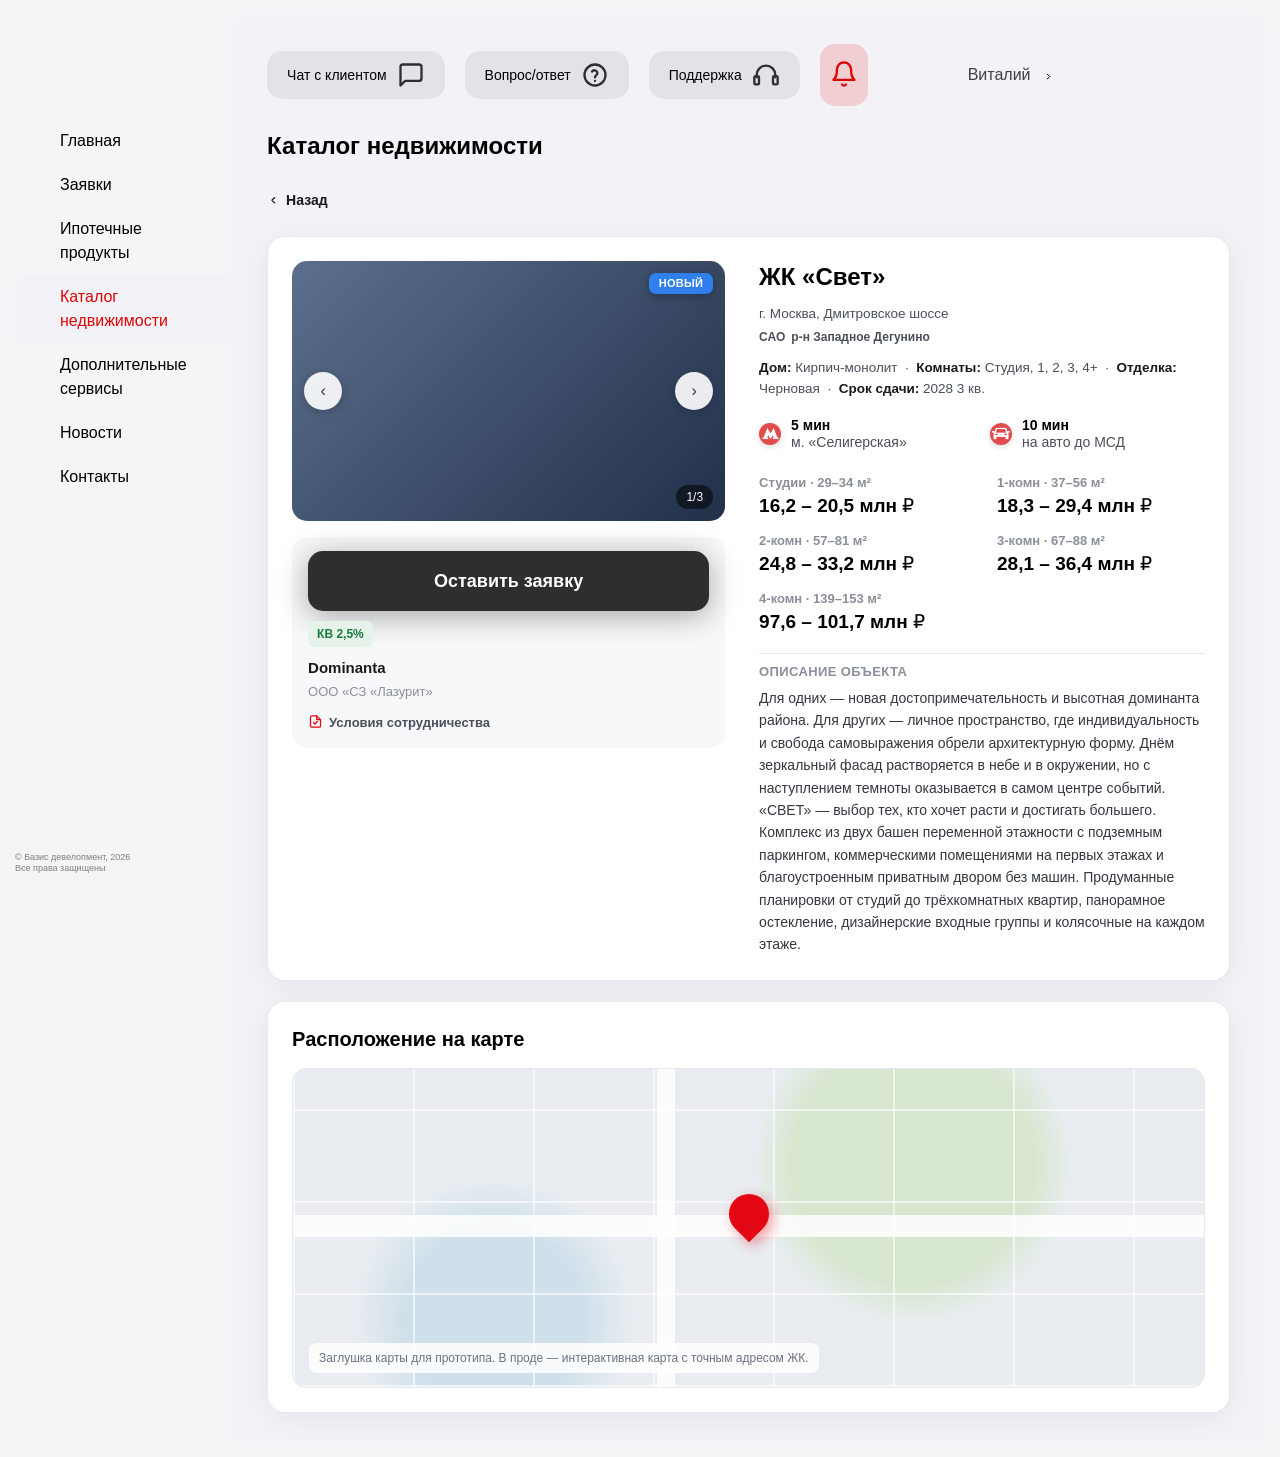
==== commit bfad9874: "2" ====
--- a/object-card.html
+++ b/object-card.html
@@ -86,28 +86,31 @@
 .pt-lightbox__count{ position:absolute; bottom:24px; left:50%; transform:translateX(-50%); color:#fff;
   font-size:13px; background:rgba(255,255,255,.14); padding:4px 12px; border-radius:20px; }
 
-.pt-card__actions{ display:flex; flex-direction:column; gap:14px; padding:16px; background:#f7f8fa; border-radius:15px; }
+.pt-card__actions{ display:flex; flex-direction:column; gap:10px; padding:14px 16px; background:#f7f8fa; border-radius:15px; }
 .pt-card__actions .btn{ width:100%; }
-/* Группа компаний + юрлицо-застройщик — без подписей, просто два значения друг под другом */
+/* КВ — зелёная плашка, группа компаний + юрлицо — в одну строку через разделитель, «Условия
+   сотрудничества» — компактная ссылка с иконкой; вид взят из референса «Карточка ЖК — компактная версия». */
+.pt-kv{ display:inline-flex; align-self:flex-start; font-size:12px; font-weight:700; color:#1c7c3f;
+  background:#e6f3ea; border-radius:6px; padding:4px 9px; }
 .pt-org{ font-size:15px; color:var(--pt-ink); font-weight:600; }
 .pt-org span{ display:block; font-size:13px; color:var(--pt-muted); font-weight:400; margin-top:2px; }
-
-.pt-kv{ font-size:13px; color:var(--pt-muted); }
-.pt-kv b{ color:var(--pt-ink); font-weight:700; }
-.pt-cond{ display:inline-flex; align-items:center; gap:8px; border:0; background:transparent; cursor:pointer;
-  color:var(--pt-ink); font-weight:600; font-size:14px; padding:0; }
-.pt-cond i{ color:var(--pt-accent); font-size:18px; }
+.pt-cond{ display:inline-flex; align-items:center; gap:6px; align-self:flex-start; border:0; background:transparent; cursor:pointer;
+  color:#4a4f59; font-weight:600; font-size:13px; padding:0; }
+.pt-cond i{ color:var(--pt-accent); font-size:15px; }
 
 .pt-card__body h3{ font-size:24px; font-weight:700; margin:0; }
 .pt-tags{ font-size:13.5px; color:#4a4f59; }
 .pt-tags b{ color:var(--pt-ink); font-weight:600; }
 .pt-addr{ font-size:13.5px; color:#4a4f59; }
-.pt-locchips{ display:flex; flex-wrap:wrap; gap:6px; margin-top:6px; }
-.pt-locchip{ font-size:12px; font-weight:600; color:#4a4f59; background:#f1f2f5; border-radius:7px; padding:3px 9px; }
+.pt-locchips{ display:flex; flex-wrap:wrap; align-items:center; gap:6px; margin-top:6px; }
+/* в карточке строки идут с gap:12px — округ/район прижимаем к адресу, чтобы читались одним блоком */
+.pt-card__body .pt-locchips{ margin-top:-8px; }
+/* округ и район — простым текстом, без плашки */
+.pt-locchip{ font-size:12px; font-weight:600; color:#4a4f59; }
 
 .pt-adv{ display:grid; grid-template-columns:repeat(auto-fit,minmax(150px,1fr)); gap:16px; margin:6px 0; }
 .pt-adv__item{ display:flex; align-items:center; gap:10px; }
-.pt-adv__ic{ width:44px; height:44px; flex-shrink:0; background:var(--pt-accent-2); border-radius:12px;
+.pt-adv__ic{ width:22px; height:22px; flex-shrink:0; background:var(--pt-accent-2); border-radius:12px;
   display:flex; align-items:center; justify-content:center; box-shadow:0 2px 6px rgba(0,0,0,.15); }
 .pt-adv__ic img{ width:78%; height:78%; object-fit:contain; }
 .pt-adv__txt{ font-size:14px; font-weight:600; line-height:1.2; }
@@ -140,6 +143,11 @@
   .pt-card{ flex-direction:column; }
   .pt-card__media{ width:100%; flex-basis:auto; }
 }
+
+/* --- Подробное описание спецпредложения — перед картой, только у ЖК с активной акцией --- */
+.pt-offer-block{ margin-top:20px; background:#fff4e8; border:1px solid #fbd9ad; border-radius:18px; padding:24px; }
+.pt-offer-block__title{ font-size:20px; font-weight:700; margin:0 0 12px; color:#7a4a00; }
+.pt-offer-block__text{ font-size:14px; line-height:1.6; color:#5c3a00; }
 
 /* --- Карта расположения ЖК, внизу карточки объекта (только эта страница, в ТЗ не выносится) --- */
 .pt-obj-map{ margin-top:20px; background:#fff; border-radius:18px; padding:24px;
@@ -224,19 +232,19 @@
           </div>
           <div class="pt-card__actions">
             <button class="btn btn__primary" type="button" data-popup="#leave_request-popup">Оставить заявку</button>
-            <div class="pt-kv">КВ: <b>2,5%</b></div>
+            <div class="pt-kv">КВ 2,5%</div>
             <div class="pt-org">Dominanta<span>ООО «СЗ «Лазурит»</span></div>
             <button class="pt-cond" type="button" data-popup="#conditions-popup"><i class="svg_icon-conditions"></i><span>Условия сотрудничества</span></button>
           </div>
         </div>
         <div class="pt-card__body">
           <h3>ЖК «Свет»</h3>
+          <div class="pt-addr">г. Москва, Дмитровское шоссе</div>
+          <div class="pt-locchips"><span class="pt-locchip">САО</span><span class="pt-locchip">р-н Западное Дегунино</span></div>
           <div class="pt-tags">
             <b>Дом:</b> Кирпич-монолит &nbsp;·&nbsp; <b>Комнаты:</b> Студия, 1, 2, 3, 4+ &nbsp;·&nbsp;
             <b>Отделка:</b> Черновая &nbsp;·&nbsp; <b>Срок сдачи:</b> 2028 3 кв.
           </div>
-          <div class="pt-addr">г. Москва, Дмитровское шоссе, вл. 83А</div>
-            <div class="pt-locchips"><span class="pt-locchip">САО</span><span class="pt-locchip">р-н Западное Дегунино</span></div>
           <div class="pt-adv">
             <div class="pt-adv__item">
               <div class="pt-adv__ic"><img src="./assets/jnozmipddnkqupnlhk8fgsea35c2x9pk.png" alt="Метро"></div>
@@ -297,19 +305,19 @@
           </div>
           <div class="pt-card__actions">
             <button class="btn btn__primary" type="button" data-popup="#leave_request-popup">Оставить заявку</button>
-            <div class="pt-kv">КВ: <b>2,5%</b></div>
+            <div class="pt-kv">КВ 2,5%</div>
             <div class="pt-org">Dominanta<span>АО «СЗ «ХайдАут»</span></div>
             <button class="pt-cond" type="button" data-popup="#conditions-popup"><i class="svg_icon-conditions"></i><span>Условия сотрудничества</span></button>
           </div>
         </div>
         <div class="pt-card__body">
           <h3>ЖК «HideOUT»</h3>
+          <div class="pt-addr">г. Москва, 4-й Сетуньский проезд</div>
+          <div class="pt-locchips"><span class="pt-locchip">ЗАО</span><span class="pt-locchip">р-н Раменки</span></div>
           <div class="pt-tags">
             <b>Дом:</b> Кирпич-монолит &nbsp;·&nbsp; <b>Комнаты:</b> 1, 2, 3, 4+ &nbsp;·&nbsp;
             <b>Отделка:</b> Черновая &nbsp;·&nbsp; <b>Срок сдачи:</b> 2028 4 кв.
           </div>
-          <div class="pt-addr">г. Москва, 4-й Сетуньский проезд, 10Ас2</div>
-            <div class="pt-locchips"><span class="pt-locchip">ЗАО</span><span class="pt-locchip">р-н Раменки</span></div>
           <div class="pt-adv">
             <div class="pt-adv__item">
               <div class="pt-adv__ic"><img src="./assets/jnozmipddnkqupnlhk8fgsea35c2x9pk.png" alt="Метро"></div>
@@ -344,6 +352,18 @@
           </div>
         </div>
       </article>
+
+      <!-- показывается только у ЖК с активным спецпредложением — источник текста —
+           поле «Спецпредложение, подробно» в админке ЖК (см. ТЗ 5) -->
+      <div class="pt-offer-block">
+        <h3 class="pt-offer-block__title">Спецпредложение</h3>
+        <div class="pt-offer-block__text">
+          До 15 декабря 2026 года при 100% оплате — скидка 3% от стоимости квартиры, а при оформлении
+          ипотеки — ставка от 0,1% на первые 3 года по программе субсидирования от застройщика. Условия
+          распространяются на квартиры студийного и 1-комнатного типа, точный расчёт по конкретному
+          лоту — у менеджера по заявке.
+        </div>
+      </div>
 
       <div class="pt-obj-map">
         <h3 class="pt-obj-map__title">Расположение на карте</h3>
